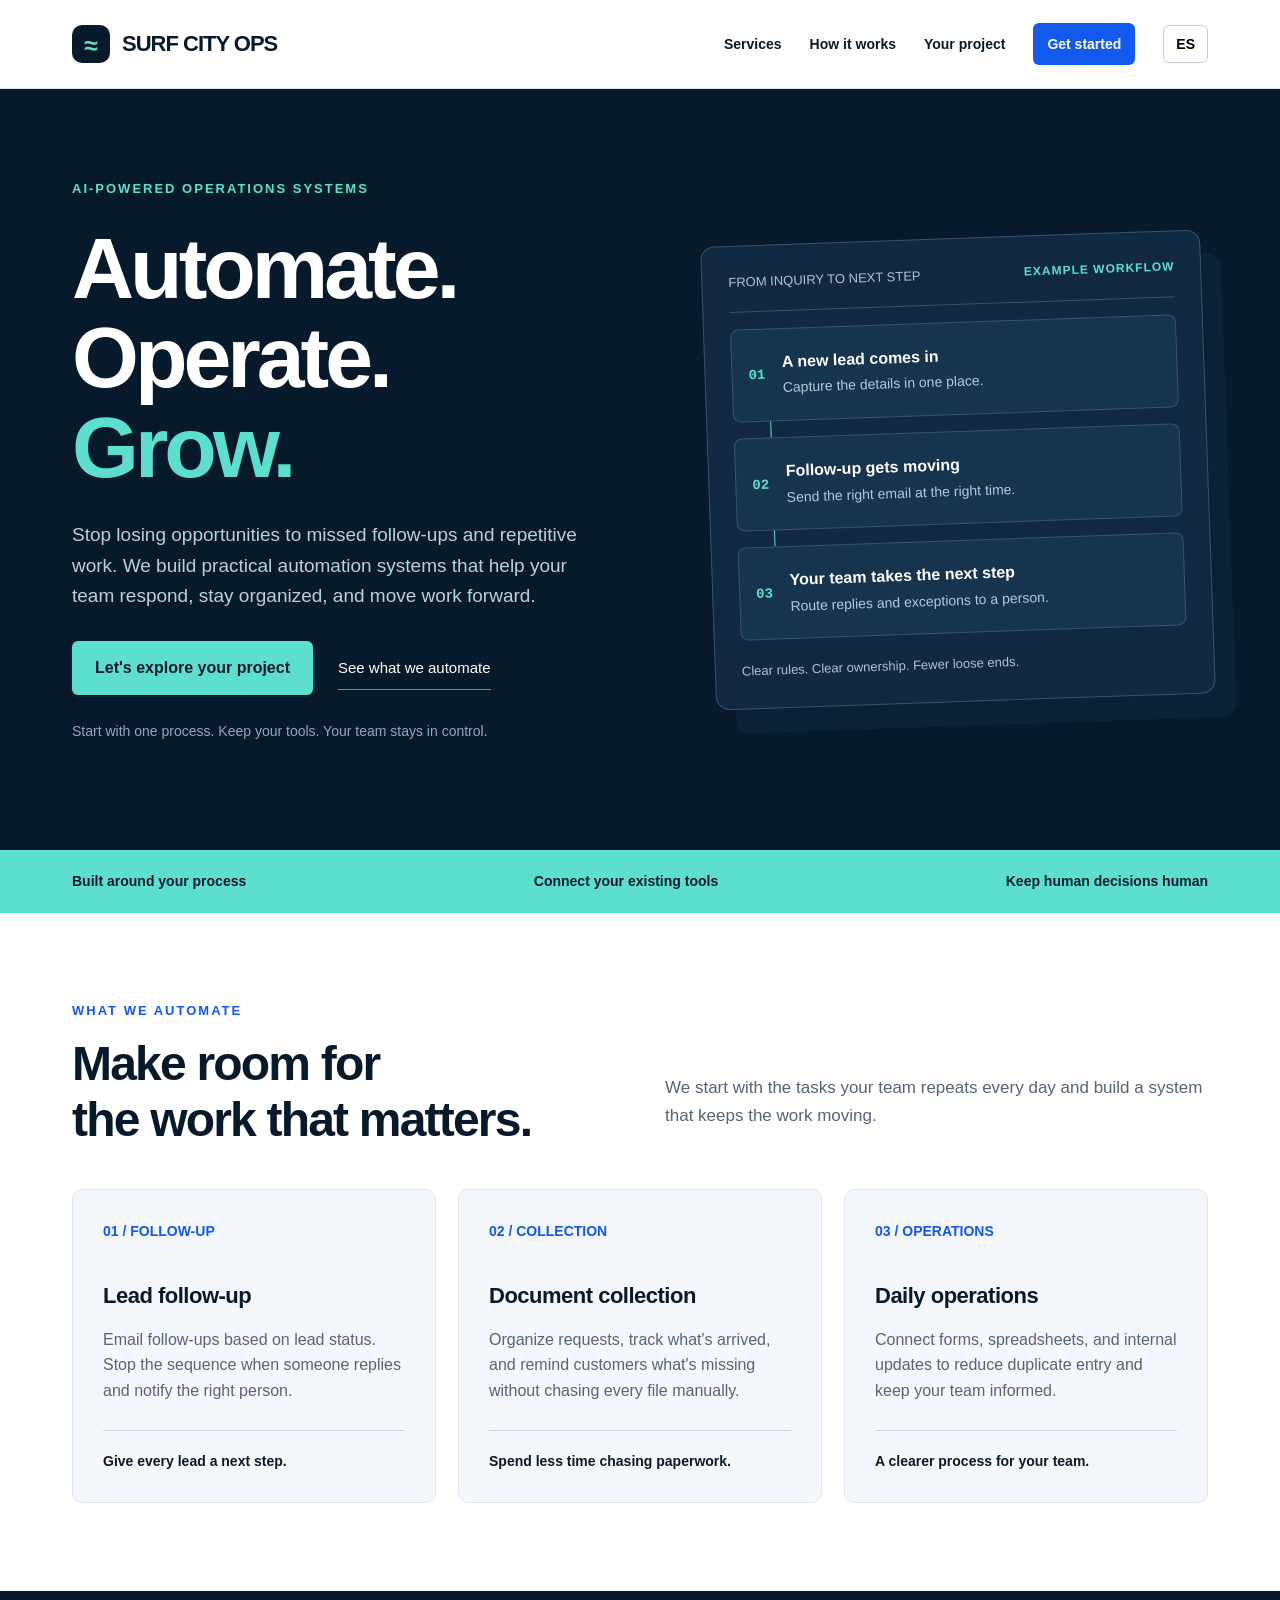
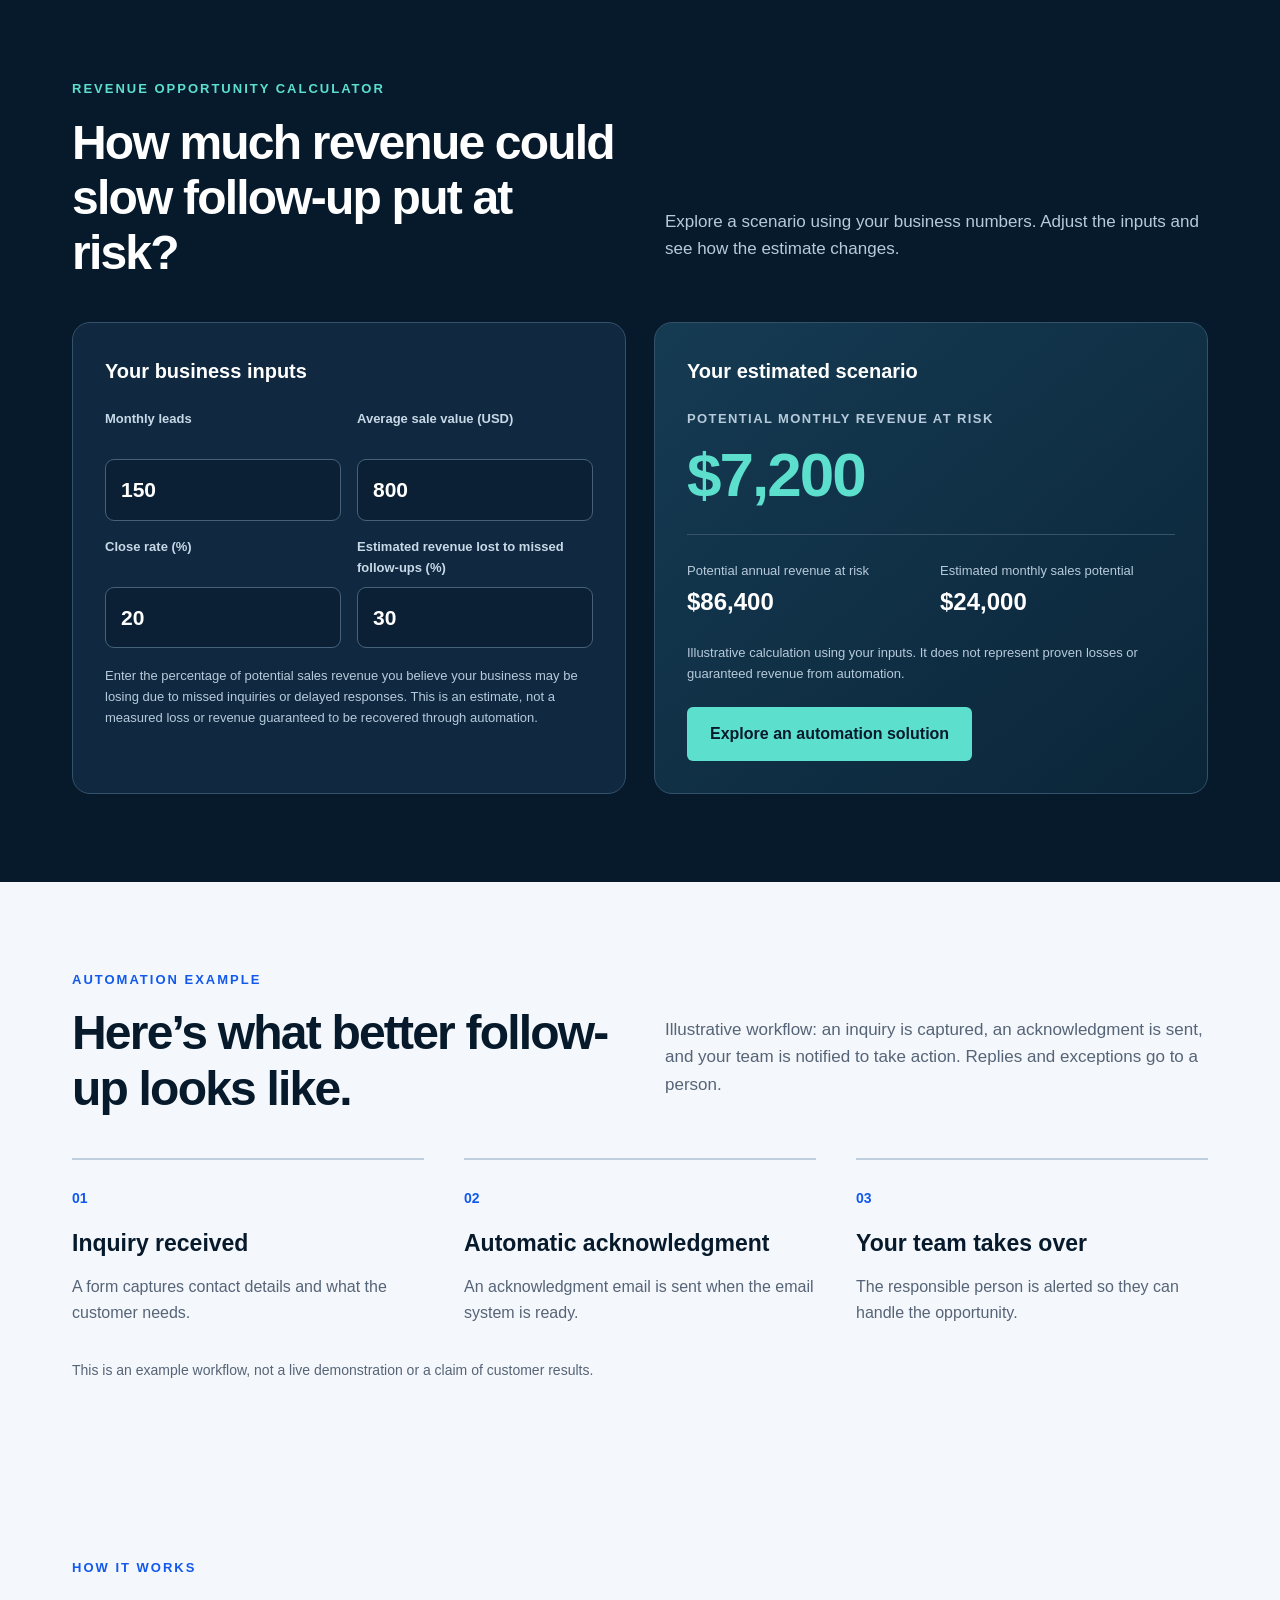
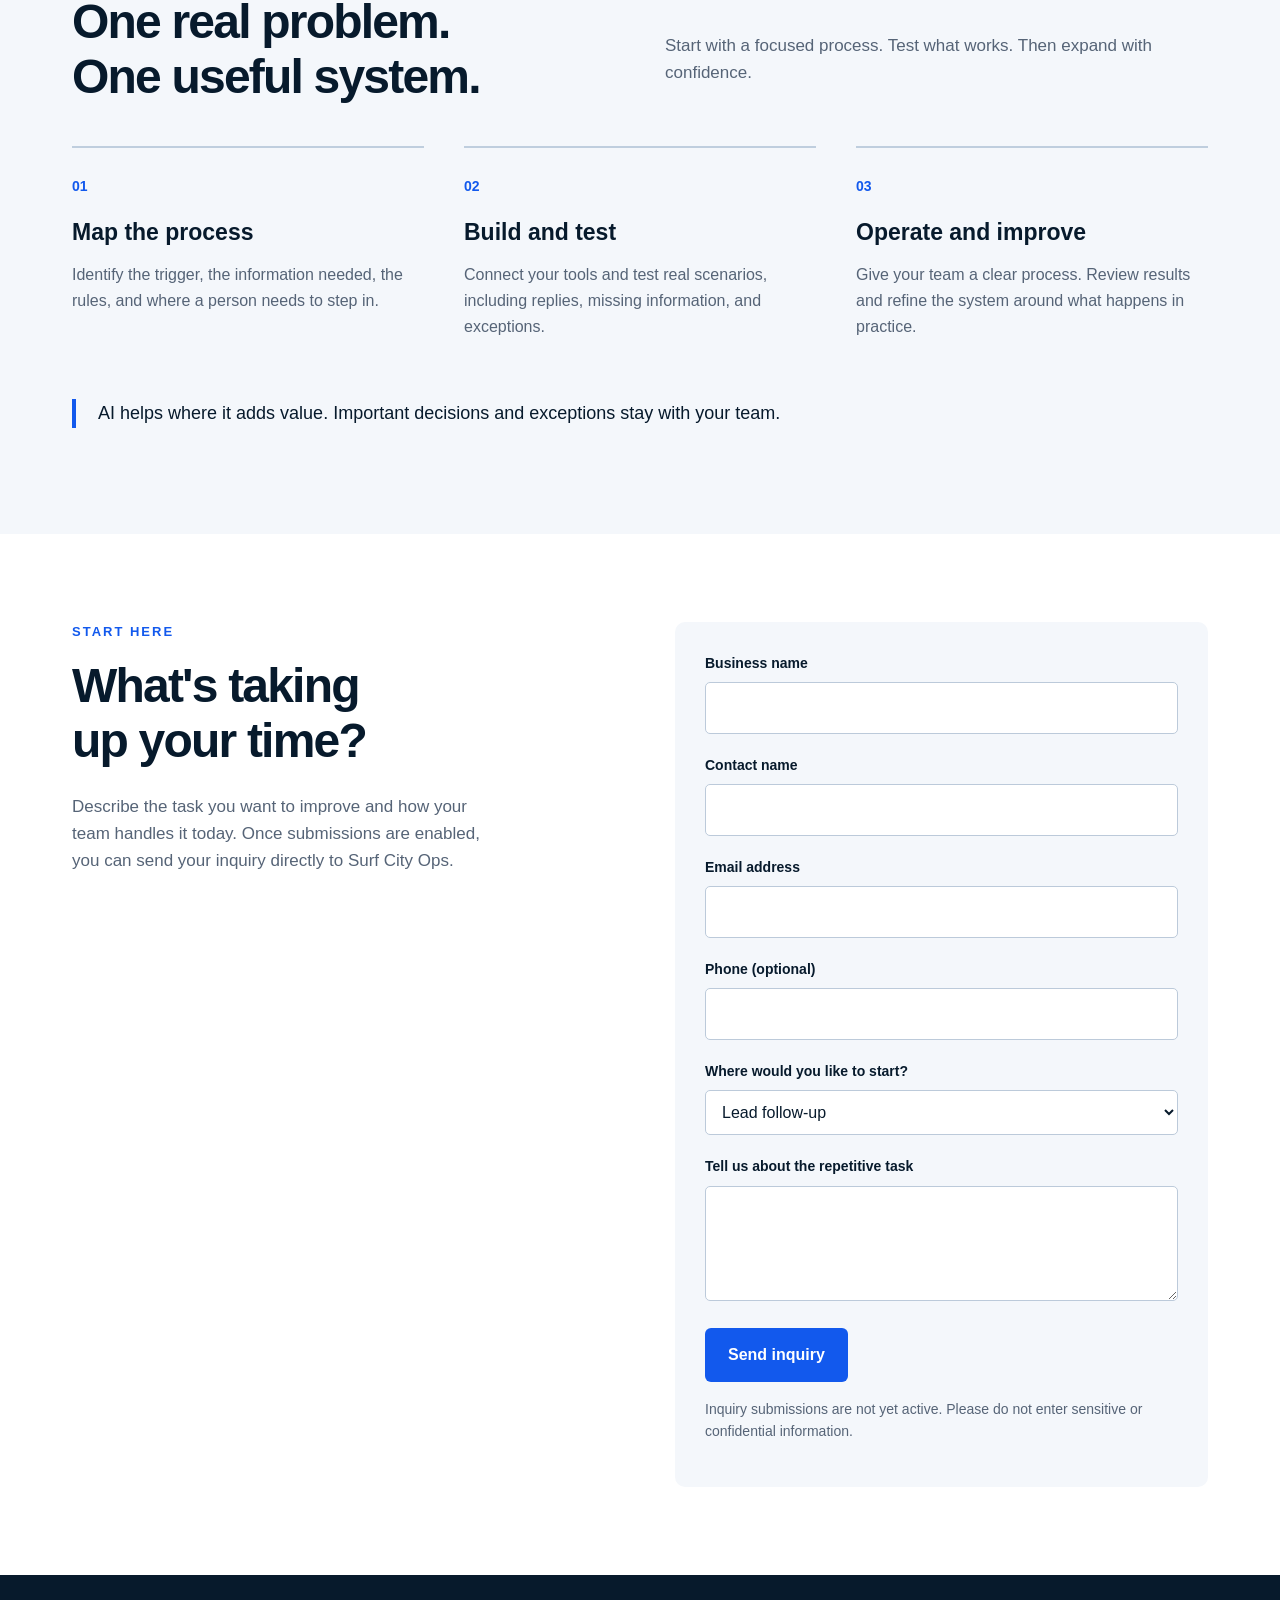
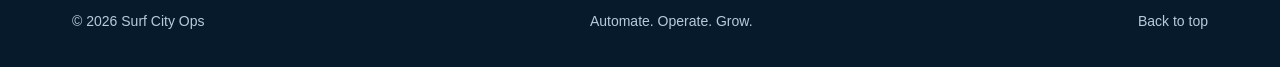
==== index.html @ 6726541c "Enable verified lead capture form" ====
<!doctype html>
<html lang="en">
<head>
<meta charset="utf-8"><meta name="viewport" content="width=device-width,initial-scale=1">
<title>Surf City Ops | Automate. Operate. Grow.</title>
<meta name="description" content="Practical AI-powered business operations systems for lead follow-up, document collection, and repetitive work.">
<meta name="theme-color" content="#071a2c">
<link rel="canonical" href="https://surfcityops.com/">
<meta property="og:type" content="website"><meta property="og:title" content="Surf City Ops | Practical Business Automation"><meta property="og:description" content="Practical systems for lead follow-up, document collection, and everyday operations."><meta property="og:url" content="https://surfcityops.com/">
<meta name="twitter:card" content="summary">
<link rel="icon" href="data:image/svg+xml,%3Csvg xmlns='http://www.w3.org/2000/svg' viewBox='0 0 32 32'%3E%3Crect width='32' height='32' rx='8' fill='%23071a2c'/%3E%3Cpath d='M5 19q5-10 11 0t11 0M5 25q5-10 11 0t11 0' fill='none' stroke='%235ce0cd' stroke-width='3'/%3E%3C/svg%3E">
<style>
:root{--ink:#071a2c;--blue:#1259ed;--mint:#5ce0cd;--paper:#f4f7fb;--muted:#566477}*{box-sizing:border-box}html{scroll-behavior:smooth;scroll-padding-top:90px}body{margin:0;color:var(--ink);font-family:Arial,Helvetica,sans-serif;line-height:1.6}a{color:inherit;text-decoration:none}button,input,select,textarea{font:inherit}button,a,input,textarea,select{touch-action:manipulation}a:focus-visible,button:focus-visible,input:focus-visible,textarea:focus-visible,select:focus-visible{outline:3px solid #168e7d;outline-offset:5px}.wrap{max-width:1200px;margin:auto;padding:0 32px}header{position:sticky;top:0;z-index:10;background:#fff;border-bottom:1px solid #dfe6ef}.nav{min-height:88px;display:flex;align-items:center;justify-content:space-between;gap:25px}.nav-cta{background:var(--blue);color:#fff;border-radius:6px;padding:10px 14px}.brand{font-weight:800;font-size:22px;letter-spacing:-1px;display:flex;align-items:center;gap:12px}.mark{background:var(--ink);color:var(--mint);width:38px;height:38px;display:grid;place-items:center;border-radius:10px;font-size:25px;letter-spacing:-4px;padding-right:4px}.links{display:flex;align-items:center;gap:28px;font-size:14px;font-weight:bold}.lang{background:transparent;border:1px solid #c4cedb;border-radius:6px;padding:7px 12px;cursor:pointer}.button{display:inline-block;border:0;border-radius:6px;padding:14px 23px;background:var(--blue);color:white;font-weight:bold;cursor:pointer}.button.light{background:var(--mint);color:var(--ink)}.hero{background:var(--ink);color:white;overflow:hidden}.hero-grid{display:grid;grid-template-columns:1.15fr 1fr;gap:60px;align-items:center;padding-top:90px;padding-bottom:90px}.eyebrow{text-transform:uppercase;letter-spacing:2px;font-size:13px;font-weight:bold;color:var(--mint);margin:0 0 24px}h1{font-size:clamp(48px,6.8vw,86px);line-height:1.04;letter-spacing:-4px;margin:0 0 28px}h1 span{color:var(--mint)}.intro{font-size:19px;max-width:510px;color:#bdcede;margin-bottom:30px}.actions{display:flex;gap:25px;align-items:center;flex-wrap:wrap}.text-link{font-size:15px;border-bottom:1px solid #74889e;padding:9px 0}.hero-note{font-size:14px;color:#90a8c0;margin-top:25px}.flow{border:1px solid #38536f;background:#102940;border-radius:14px;padding:26px;transform:rotate(-2deg);box-shadow:20px 24px 0 #0a2136}.flow-head{display:flex;justify-content:space-between;gap:14px;font-size:13px;color:#aec3d7;border-bottom:1px solid #38536f;padding-bottom:18px}.flow-head strong{color:var(--mint);text-transform:uppercase;font-size:12px;letter-spacing:1px}.flow-step{padding:20px 16px;border:1px solid #38536f;border-radius:8px;margin-top:17px;display:flex;gap:17px;align-items:center;background:#16344e}.number{font:700 14px monospace;color:var(--mint)}.flow-step b{display:block;font-size:16px}.flow-step small{font-size:14px;color:#b5c9db}.flow-line{height:16px;width:1px;background:var(--mint);margin:0 0 -17px 37px}.flow-foot{font-size:13px;color:#aec3d7;padding-top:21px}.strip{background:var(--mint);padding:20px 0}.strip .wrap{display:flex;justify-content:space-between;gap:24px;font-weight:bold;font-size:14px}section{padding:88px 0}.section-top{display:grid;grid-template-columns:1fr 1fr;gap:50px;align-items:end;margin-bottom:42px}.label{color:var(--blue);font-size:13px;letter-spacing:2px;text-transform:uppercase;font-weight:bold;margin-bottom:15px}h2{font-size:clamp(32px,4vw,48px);letter-spacing:-1.8px;line-height:1.15;margin:0}p{margin:0 0 18px}.muted{color:var(--muted);font-size:17px}.cards{display:grid;grid-template-columns:repeat(3,1fr);gap:22px}.card{background:var(--paper);border:1px solid #e0e7f0;border-radius:10px;padding:30px}.card .index{font-size:14px;color:var(--blue);font-weight:bold;margin-bottom:40px}.card h3{font-size:22px;letter-spacing:-.5px;line-height:1.25;margin:0 0 17px}.card p{font-size:16px;color:var(--muted)}.card .outcome{border-top:1px solid #cfd9e6;margin:26px 0 0;padding-top:19px;color:var(--ink);font-weight:bold;font-size:14px}.process{background:var(--paper)}.steps{display:grid;grid-template-columns:repeat(3,1fr);gap:40px}.step{border-top:2px solid #bfcede;padding-top:25px}.step b{color:var(--blue);font-size:14px}.step h3{font-size:23px;margin:15px 0 12px}.step p{color:var(--muted)}.principle{margin-top:42px;border-left:4px solid var(--blue);padding-left:22px;max-width:800px;font-size:18px}.contact-grid{display:grid;grid-template-columns:1fr 1fr;gap:70px}.contact h2{margin-bottom:25px}.contact .muted{max-width:420px}form{background:var(--paper);border-radius:10px;padding:30px}label{display:block;font-size:14px;font-weight:bold;margin-bottom:8px}input,select,textarea{width:100%;padding:12px;border:1px solid #bccada;background:#fff;border-radius:5px;color:var(--ink);margin-bottom:20px}textarea{min-height:115px;resize:vertical}.form-note{font-size:14px;color:var(--muted);margin-top:16px;margin-bottom:0}.status{font-size:14px;margin-top:14px;color:#126c5f}footer{background:var(--ink);color:#b7cadb;padding:35px 0;font-size:14px}.footer-row{display:flex;justify-content:space-between;gap:25px}.skip{position:absolute;left:10px;top:-100px;background:#fff;color:var(--ink);padding:10px;z-index:20}.skip:focus{top:10px}@media(max-width:850px){.hero-grid{grid-template-columns:1fr;gap:45px;padding-top:60px;padding-bottom:65px}.flow{transform:none;max-width:540px}.section-top,.contact-grid{grid-template-columns:1fr;gap:25px}.cards,.steps{grid-template-columns:1fr}.card .index{margin-bottom:20px}.links>a:not(.nav-cta){display:none}.links .nav-cta{padding:8px 10px;font-size:12px}.strip .wrap{flex-wrap:wrap}.wrap{padding:0 22px}section{padding:60px 0}h1{letter-spacing:-2px}.footer-row{flex-direction:column;gap:10px}.brand{font-size:19px}.nav{min-height:75px}.contact-grid{gap:30px}}@media(prefers-reduced-motion:reduce){html{scroll-behavior:auto}}

/* Revenue calculator: isolated styles */
.calculator-section{background:#071a2c;color:#fff}
.calculator-section .label{color:#5ce0cd}
.calculator-section .muted{color:#b7cadb}
.calc-panel{display:grid;grid-template-columns:1fr 1fr;gap:28px;align-items:stretch}
.calc-inputs,.calc-results{border:1px solid #34516b;border-radius:18px;padding:32px;background:#102940}
.calc-inputs h3,.calc-results h3{margin:0 0 22px;font-size:20px}
.calc-grid{display:grid;grid-template-columns:1fr 1fr;gap:16px}
.calc-field label{color:#c7d8e6;font-size:13px;min-height:42px}
.calc-field input{background:#0b2034;border:1px solid #45627a;border-radius:9px;color:#fff;font-size:21px;font-weight:700;margin:0;padding:13px 15px;min-width:0}
.calc-field input:focus{border-color:#5ce0cd}
.calc-help{font-size:13px;color:#b7cadb;margin:18px 0 0}
.calc-results{background:linear-gradient(140deg,#153b53,#0b2538)}
.calc-overline{color:#b7cadb;font-size:13px;text-transform:uppercase;letter-spacing:1.4px;font-weight:bold;margin-bottom:8px}
.calc-amount{font-size:clamp(40px,5vw,62px);font-weight:800;letter-spacing:-2px;color:#5ce0cd;line-height:1.2;margin-bottom:22px;overflow-wrap:anywhere}
.calc-secondary{display:grid;grid-template-columns:1fr 1fr;gap:18px;border-top:1px solid #36536b;padding-top:22px}
.calc-secondary strong{display:block;font-size:24px;color:#fff;overflow-wrap:anywhere}
.calc-secondary span{font-size:13px;color:#b7cadb}
.calc-disclaimer{font-size:13px;color:#b7cadb;margin:22px 0}
.calc-results .button{width:auto}
@media(max-width:850px){.calc-panel{grid-template-columns:1fr}.calc-inputs,.calc-results{padding:24px}}
@media(max-width:440px){.calc-grid{grid-template-columns:1fr}.calc-field label{min-height:0}.calc-secondary{grid-template-columns:1fr}}

</style>
</head>
<body>
<a class="skip" href="#main" data-es="Ir al contenido">Skip to content</a>
<header><div class="wrap nav"><a class="brand" href="#" aria-label="Surf City Ops home"><span class="mark" aria-hidden="true">≈</span>SURF CITY OPS</a><nav class="links" aria-label="Main navigation"><a href="#services" data-es="Servicios">Services</a><a href="#process" data-es="Cómo funciona">How it works</a><a href="#start" data-es="Tu proyecto">Your project</a><a class="nav-cta" href="#start" data-es="Empezar">Get started</a><button class="lang" id="language" aria-label="Cambiar a español">ES</button></nav></div></header>
<main id="main">
<div class="hero"><div class="wrap hero-grid"><div><p class="eyebrow" data-es="Sistemas de operaciones con IA">AI-powered operations systems</p><h1>Automate.<br>Operate.<br><span>Grow.</span></h1><p class="intro" data-es="Deja de perder oportunidades por falta de seguimiento y tareas repetitivas. Creamos sistemas prácticos que ayudan a tu equipo a responder, organizarse y avanzar.">Stop losing opportunities to missed follow-ups and repetitive work. We build practical automation systems that help your team respond, stay organized, and move work forward.</p><div class="actions"><a class="button light" href="#start" data-es="Exploremos tu proyecto">Let's explore your project</a><a class="text-link" href="#services" data-es="Qué podemos automatizar">See what we automate</a></div><p class="hero-note" data-es="Empieza con un proceso. Conserva tus herramientas. Tu equipo mantiene el control.">Start with one process. Keep your tools. Your team stays in control.</p></div>
<div class="flow" aria-label="Example lead follow-up workflow"><div class="flow-head"><span data-es="DEL CONTACTO AL SIGUIENTE PASO">FROM INQUIRY TO NEXT STEP</span><strong data-es="Ejemplo de flujo">Example workflow</strong></div><div class="flow-step"><span class="number">01</span><div><b data-es="Llega un nuevo prospecto">A new lead comes in</b><small data-es="Captura los detalles en un solo lugar.">Capture the details in one place.</small></div></div><div class="flow-line"></div><div class="flow-step"><span class="number">02</span><div><b data-es="El seguimiento entra en acción">Follow-up gets moving</b><small data-es="Envía el correo correcto en el momento correcto.">Send the right email at the right time.</small></div></div><div class="flow-line"></div><div class="flow-step"><span class="number">03</span><div><b data-es="Tu equipo toma el siguiente paso">Your team takes the next step</b><small data-es="Deriva respuestas y excepciones a una persona.">Route replies and exceptions to a person.</small></div></div><div class="flow-foot" data-es="Reglas claras. Responsabilidades claras. Menos pendientes.">Clear rules. Clear ownership. Fewer loose ends.</div></div></div></div>
<div class="strip"><div class="wrap"><span data-es="Diseñado alrededor de tu proceso">Built around your process</span><span data-es="Conecta tus herramientas actuales">Connect your existing tools</span><span data-es="Mantén las decisiones humanas">Keep human decisions human</span></div></div>
<section id="services"><div class="wrap"><div class="section-top"><div><div class="label" data-es="Qué automatizamos">What we automate</div><h2 data-es="Haz espacio para<br>el trabajo que importa.">Make room for<br>the work that matters.</h2></div><p class="muted" data-es="Comenzamos con las tareas que tu equipo repite cada día y construimos un sistema que mantiene el trabajo en movimiento.">We start with the tasks your team repeats every day and build a system that keeps the work moving.</p></div><div class="cards"><article class="card"><div class="index">01 / FOLLOW-UP</div><h3 data-es="Seguimiento de prospectos">Lead follow-up</h3><p data-es="Correos de seguimiento basados en el estado del prospecto. Detén la secuencia cuando responda y avisa a la persona correcta.">Email follow-ups based on lead status. Stop the sequence when someone replies and notify the right person.</p><p class="outcome" data-es="Dale un siguiente paso a cada prospecto.">Give every lead a next step.</p></article><article class="card"><div class="index">02 / COLLECTION</div><h3 data-es="Recopilación de documentos">Document collection</h3><p data-es="Organiza solicitudes, registra lo recibido y recuerda a tus clientes lo que falta, sin perseguir cada archivo manualmente.">Organize requests, track what's arrived, and remind customers what's missing without chasing every file manually.</p><p class="outcome" data-es="Menos tiempo persiguiendo documentos.">Spend less time chasing paperwork.</p></article><article class="card"><div class="index">03 / OPERATIONS</div><h3 data-es="Operaciones diarias">Daily operations</h3><p data-es="Conecta formularios, hojas de cálculo y actualizaciones internas para reducir datos duplicados y mantener a tu equipo informado.">Connect forms, spreadsheets, and internal updates to reduce duplicate entry and keep your team informed.</p><p class="outcome" data-es="Un proceso más claro para tu equipo.">A clearer process for your team.</p></article></div></div></section>

<section id="calculator" class="calculator-section" aria-labelledby="calculator-title"><div class="wrap">
<div class="section-top"><div><div class="label" data-es="Calculadora de oportunidades">Revenue opportunity calculator</div><h2 id="calculator-title" data-es="¿Cuánto ingreso podría estar en riesgo por un seguimiento lento?">How much revenue could slow follow-up put at risk?</h2></div><p class="muted" data-es="Explora un escenario con los números de tu negocio. Ajusta los valores y observa cómo cambia la estimación.">Explore a scenario using your business numbers. Adjust the inputs and see how the estimate changes.</p></div>
<div class="calc-panel"><div class="calc-inputs"><h3 data-es="Datos de tu negocio">Your business inputs</h3><div class="calc-grid">
<div class="calc-field"><label for="calc-leads" data-es="Prospectos al mes">Monthly leads</label><input id="calc-leads" type="number" min="0" max="1000000" step="1" value="150" inputmode="numeric"></div>
<div class="calc-field"><label for="calc-sale" data-es="Valor promedio de venta (USD)">Average sale value (USD)</label><input id="calc-sale" type="number" min="0" max="100000000" step="1" value="800" inputmode="decimal"></div>
<div class="calc-field"><label for="calc-close" data-es="Tasa de cierre (%)">Close rate (%)</label><input id="calc-close" type="number" min="0" max="100" step="1" value="20" inputmode="decimal"></div>
<div class="calc-field"><label for="calc-risk" data-es="Pérdida estimada por falta de seguimiento (%)">Estimated revenue lost to missed follow-ups (%)</label><input id="calc-risk" type="number" min="0" max="100" step="1" value="30" inputmode="decimal"></div>
</div><p class="calc-help" data-es="Ingresa el porcentaje de ingresos por ventas potenciales que crees que tu negocio podría estar perdiendo por consultas sin responder o respuestas tardías. Es una estimación, no una pérdida medida ni ingresos garantizados que la automatización pueda recuperar.">Enter the percentage of potential sales revenue you believe your business may be losing due to missed inquiries or delayed responses. This is an estimate, not a measured loss or revenue guaranteed to be recovered through automation.</p></div>
<div class="calc-results" aria-live="polite" aria-atomic="true"><h3 data-es="Tu escenario estimado">Your estimated scenario</h3><div class="calc-overline" data-es="Ingreso mensual potencialmente en riesgo">Potential monthly revenue at risk</div><div class="calc-amount" id="calc-monthly">$7,200</div><div class="calc-secondary"><div><span data-es="Ingreso anual potencialmente en riesgo">Potential annual revenue at risk</span><strong id="calc-yearly">$86,400</strong></div><div><span data-es="Ingreso mensual potencial estimado">Estimated monthly sales potential</span><strong id="calc-potential">$24,000</strong></div></div><p class="calc-disclaimer" data-es="Ejemplo ilustrativo calculado con tus datos. No representa una pérdida comprobada ni ingresos garantizados por automatización.">Illustrative calculation using your inputs. It does not represent proven losses or guaranteed revenue from automation.</p><a class="button light" href="#start" data-es="Explorar una solución de automatización">Explore an automation solution</a></div></div></div></section>

<section id="example" class="process"><div class="wrap"><div class="section-top"><div><div class="label" data-es="Ejemplo de automatización">Automation example</div><h2 data-es="Así funciona un seguimiento mejor.">Here’s what better follow-up looks like.</h2></div><p class="muted" data-es="Ejemplo ilustrativo: el sistema recibe una consulta, envía una confirmación y alerta a tu equipo para que pueda actuar. Las respuestas y excepciones se entregan a una persona.">Illustrative workflow: an inquiry is captured, an acknowledgment is sent, and your team is notified to take action. Replies and exceptions go to a person.</p></div><div class="steps"><div class="step"><b>01</b><h3 data-es="Consulta recibida">Inquiry received</h3><p data-es="Un formulario registra los datos de contacto y la necesidad del cliente.">A form captures contact details and what the customer needs.</p></div><div class="step"><b>02</b><h3 data-es="Confirmación automática">Automatic acknowledgment</h3><p data-es="Se envía un correo de confirmación cuando el sistema de correo está listo.">An acknowledgment email is sent when the email system is ready.</p></div><div class="step"><b>03</b><h3 data-es="Tu equipo continúa">Your team takes over</h3><p data-es="Se avisa a la persona responsable para que atienda la oportunidad.">The responsible person is alerted so they can handle the opportunity.</p></div></div><p class="form-note" data-es="Este es un ejemplo de diseño de flujo, no una demostración en vivo ni una afirmación de resultados de clientes.">This is an example workflow, not a live demonstration or a claim of customer results.</p></div></section>
<section class="process" id="process"><div class="wrap"><div class="section-top"><div><div class="label" data-es="Cómo funciona">How it works</div><h2 data-es="Un problema real.<br>Un sistema útil.">One real problem.<br>One useful system.</h2></div><p class="muted" data-es="Empieza con un proceso concreto. Prueba lo que funciona. Luego amplía con confianza.">Start with a focused process. Test what works. Then expand with confidence.</p></div><div class="steps"><div class="step"><b>01</b><h3 data-es="Mapear el proceso">Map the process</h3><p data-es="Identificamos el detonante, los datos necesarios, las reglas y los puntos donde debe intervenir una persona.">Identify the trigger, the information needed, the rules, and where a person needs to step in.</p></div><div class="step"><b>02</b><h3 data-es="Construir y probar">Build and test</h3><p data-es="Conectamos tus herramientas y probamos casos reales, incluyendo respuestas, datos faltantes y excepciones.">Connect your tools and test real scenarios, including replies, missing information, and exceptions.</p></div><div class="step"><b>03</b><h3 data-es="Operar y mejorar">Operate and improve</h3><p data-es="Tu equipo recibe un proceso claro. Revisamos resultados y ajustamos el sistema según lo que sucede en la práctica.">Give your team a clear process. Review results and refine the system around what happens in practice.</p></div></div><p class="principle" data-es="La IA ayuda donde aporta valor. Las decisiones importantes y las excepciones quedan en manos de tu equipo.">AI helps where it adds value. Important decisions and exceptions stay with your team.</p></div></section>
<section class="contact" id="start"><div class="wrap contact-grid"><div><div class="label" data-es="Empieza por aquí">Start here</div><h2 data-es="¿Qué tarea te está<br>quitando tiempo?">What's taking<br>up your time?</h2><p class="muted" data-es="Describe la tarea que quieres mejorar y cómo la maneja tu equipo hoy. Cuando se activen los envíos, podrás enviar tu consulta directamente a Surf City Ops.">Describe the task you want to improve and how your team handles it today. Once submissions are enabled, you can send your inquiry directly to Surf City Ops.</p></div><form id="brief"><label for="business" data-es="Nombre del negocio">Business name</label><input id="business" required maxlength="150" autocomplete="organization"><label for="contactName" data-es="Nombre de contacto">Contact name</label><input id="contactName" required maxlength="120" autocomplete="name"><label for="email" data-es="Correo electrónico">Email address</label><input id="email" type="email" required maxlength="254" autocomplete="email"><label for="phone" data-es="Teléfono (opcional)">Phone (optional)</label><input id="phone" type="tel" maxlength="40" autocomplete="tel"><label for="area" data-es="¿Por dónde quieres empezar?">Where would you like to start?</label><select id="area"><option value="Lead follow-up" data-es="Seguimiento de prospectos">Lead follow-up</option><option value="Document collection" data-es="Recopilación de documentos">Document collection</option><option value="Daily operations" data-es="Operaciones diarias">Daily operations</option><option value="Another process" data-es="Otro proceso">Another process</option></select><label for="task" data-es="Cuéntanos sobre la tarea repetitiva">Tell us about the repetitive task</label><textarea id="task" required maxlength="3000"></textarea><button class="button" type="submit" data-es="Enviar consulta">Send inquiry</button><p class="form-note" data-es="El envío de consultas aún no está activo. No ingreses información sensible ni confidencial.">Inquiry submissions are not yet active. Please do not enter sensitive or confidential information.</p><div class="status" id="status" role="status"></div></form></div></section>
</main><footer><div class="wrap footer-row"><span>© <span id="year"></span> Surf City Ops</span><span>Automate. Operate. Grow.</span><a href="#main" data-es="Volver arriba">Back to top</a></div></footer>
<script>
const ENDPOINT='https://script.google.com/macros/s/AKfycbwcGmO5LII68iboza9HBVYWhQPpa6-agMU5VzBs6jrOhZC6E5OnXxMAge-KpCM1obvo/exec';
const FORM_SUBMISSIONS_ENABLED=true; // Enabled after successful controlled test.
const translatable=[...document.querySelectorAll('[data-es]')];
translatable.forEach(el=>el.dataset.en=el.innerHTML);
let language='en';
const form=document.getElementById('brief'),status=document.getElementById('status'),submitButton=form.querySelector('button[type="submit"]');
let pendingSubmissionId=null;
function showStatus(en,es){status.textContent=language==='es'?es:en;}
document.getElementById('language').addEventListener('click',function(){
 language=language==='en'?'es':'en';document.documentElement.lang=language;
 translatable.forEach(el=>el.innerHTML=el.dataset[language]);
 this.textContent=language==='en'?'ES':'EN';
 this.setAttribute('aria-label',language==='en'?'Cambiar a español':'Switch to English');status.textContent='';
});
document.getElementById('year').textContent=new Date().getFullYear();
form.addEventListener('input',()=>{pendingSubmissionId=null;});
form.addEventListener('change',()=>{pendingSubmissionId=null;});
form.addEventListener('submit',async event=>{
 event.preventDefault();if(!form.reportValidity())return;
 if(!FORM_SUBMISSIONS_ENABLED){showStatus('Form integration is being finalized. No information has been sent.','Estamos finalizando la integración del formulario. No se ha enviado información.');return;}
 if(!pendingSubmissionId){
  if(!window.crypto||!crypto.getRandomValues){showStatus('Your browser cannot securely prepare the submission.','Tu navegador no puede preparar el envío de forma segura.');return;}
  const bytes=new Uint8Array(16);crypto.getRandomValues(bytes);
  pendingSubmissionId='SCO_'+Array.from(bytes,b=>b.toString(16).padStart(2,'0')).join('');
 }
 const payload={businessName:document.getElementById('business').value.trim(),contactName:document.getElementById('contactName').value.trim(),email:document.getElementById('email').value.trim(),phone:document.getElementById('phone').value.trim(),service:document.getElementById('area').value,needs:document.getElementById('task').value.trim(),language,submissionId:pendingSubmissionId};
 const fields=[...form.querySelectorAll('input,select,textarea')];
 submitButton.disabled=true;fields.forEach(el=>{if(el.tagName==='SELECT')el.disabled=true;else el.readOnly=true;});
 showStatus('Sending your inquiry…','Enviando tu consulta…');
 try{
  const response=await fetch(ENDPOINT,{method:'POST',headers:{'Content-Type':'text/plain;charset=UTF-8'},body:JSON.stringify(payload),redirect:'follow'});
  if(!response.ok)throw Error('HTTP '+response.status);
  const result=await response.json();
  if(result.success===true&&result.leadId===pendingSubmissionId){
   showStatus('Inquiry received. Thank you! We will be in touch.','¡Consulta recibida! Gracias. Nos pondremos en contacto.');
   form.reset();pendingSubmissionId=null;
  }else showStatus('Your inquiry was not confirmed. Please try again later.','No se pudo confirmar tu consulta. Inténtalo más tarde.');
 }catch(error){showStatus('Could not confirm receipt. Please retry using this form; your request ID will be reused.','No se pudo confirmar la recepción. Vuelve a intentarlo aquí; se reutilizará el identificador.');}
 finally{fields.forEach(el=>{if(el.tagName==='SELECT')el.disabled=false;else el.readOnly=false;});submitButton.disabled=false;}
});
/* Revenue opportunity calculator */
(function(){
const ids=['calc-leads','calc-sale','calc-close','calc-risk'];
const fields=ids.map(id=>document.getElementById(id));
const money=new Intl.NumberFormat('en-US',{style:'currency',currency:'USD',maximumFractionDigits:0});
function calculate(){
const values=fields.map((el,i)=>{const n=Number(el.value);return Number.isFinite(n)?Math.max(0,Math.min(n,i>=2?100:i===0?1000000:100000000)):0});
const potential=values[0]*values[1]*values[2]/100;
const monthly=potential*values[3]/100;
document.getElementById('calc-potential').textContent=money.format(potential);
document.getElementById('calc-monthly').textContent=money.format(monthly);
document.getElementById('calc-yearly').textContent=money.format(monthly*12);
}
fields.forEach(field=>field.addEventListener('input',calculate));
calculate();
})();

</script></body></html>
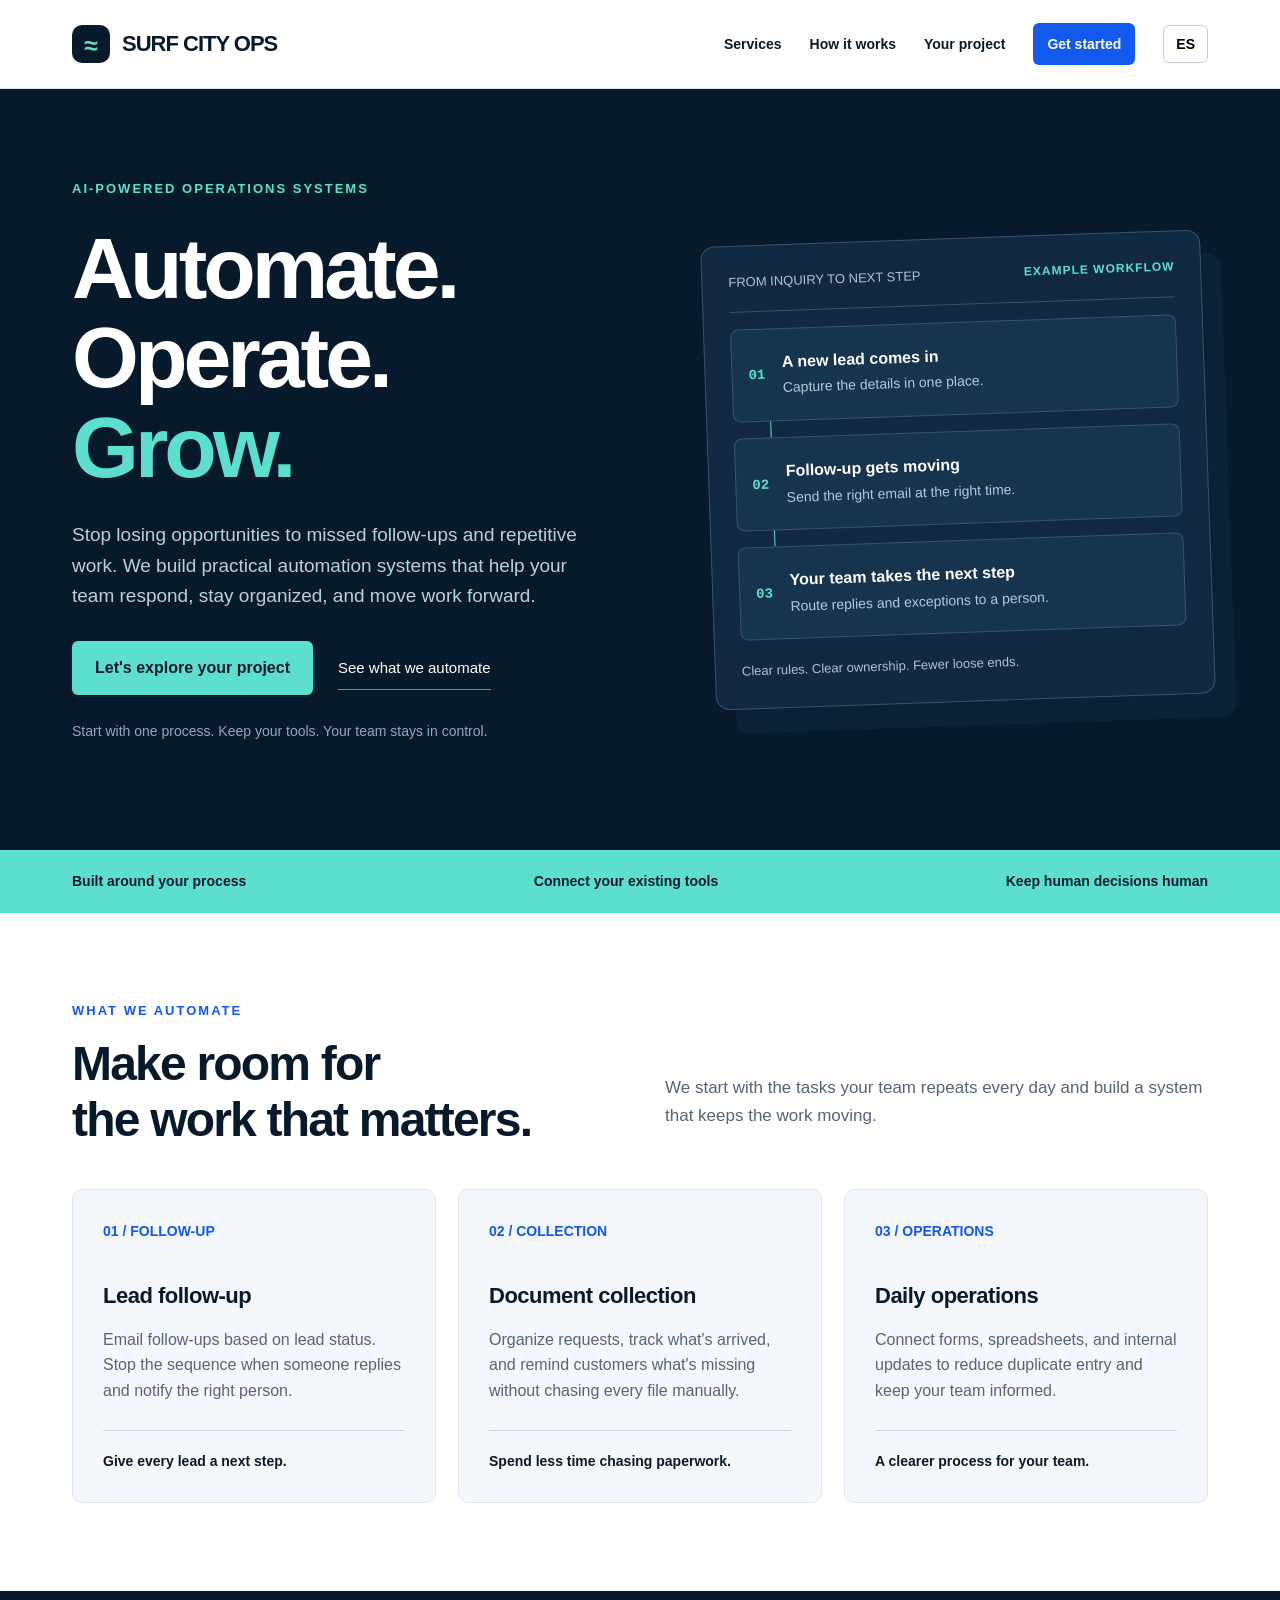
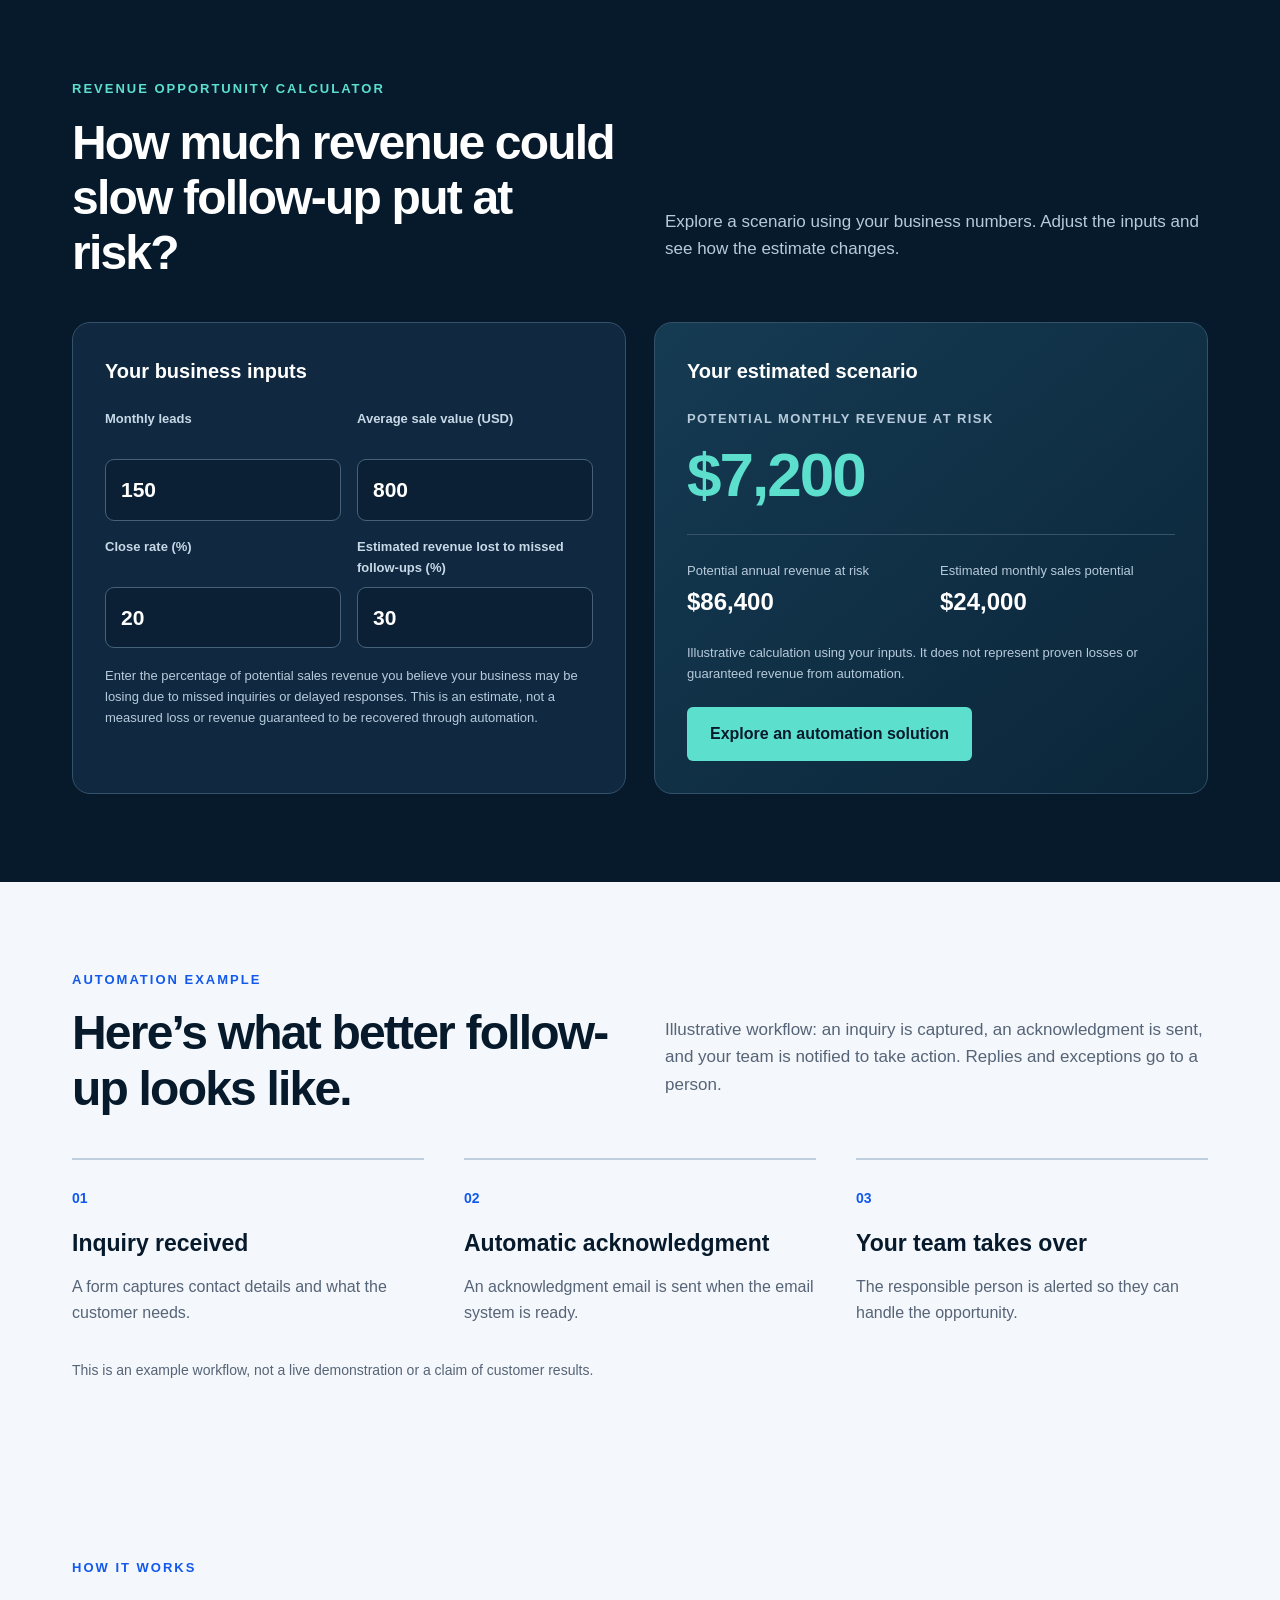
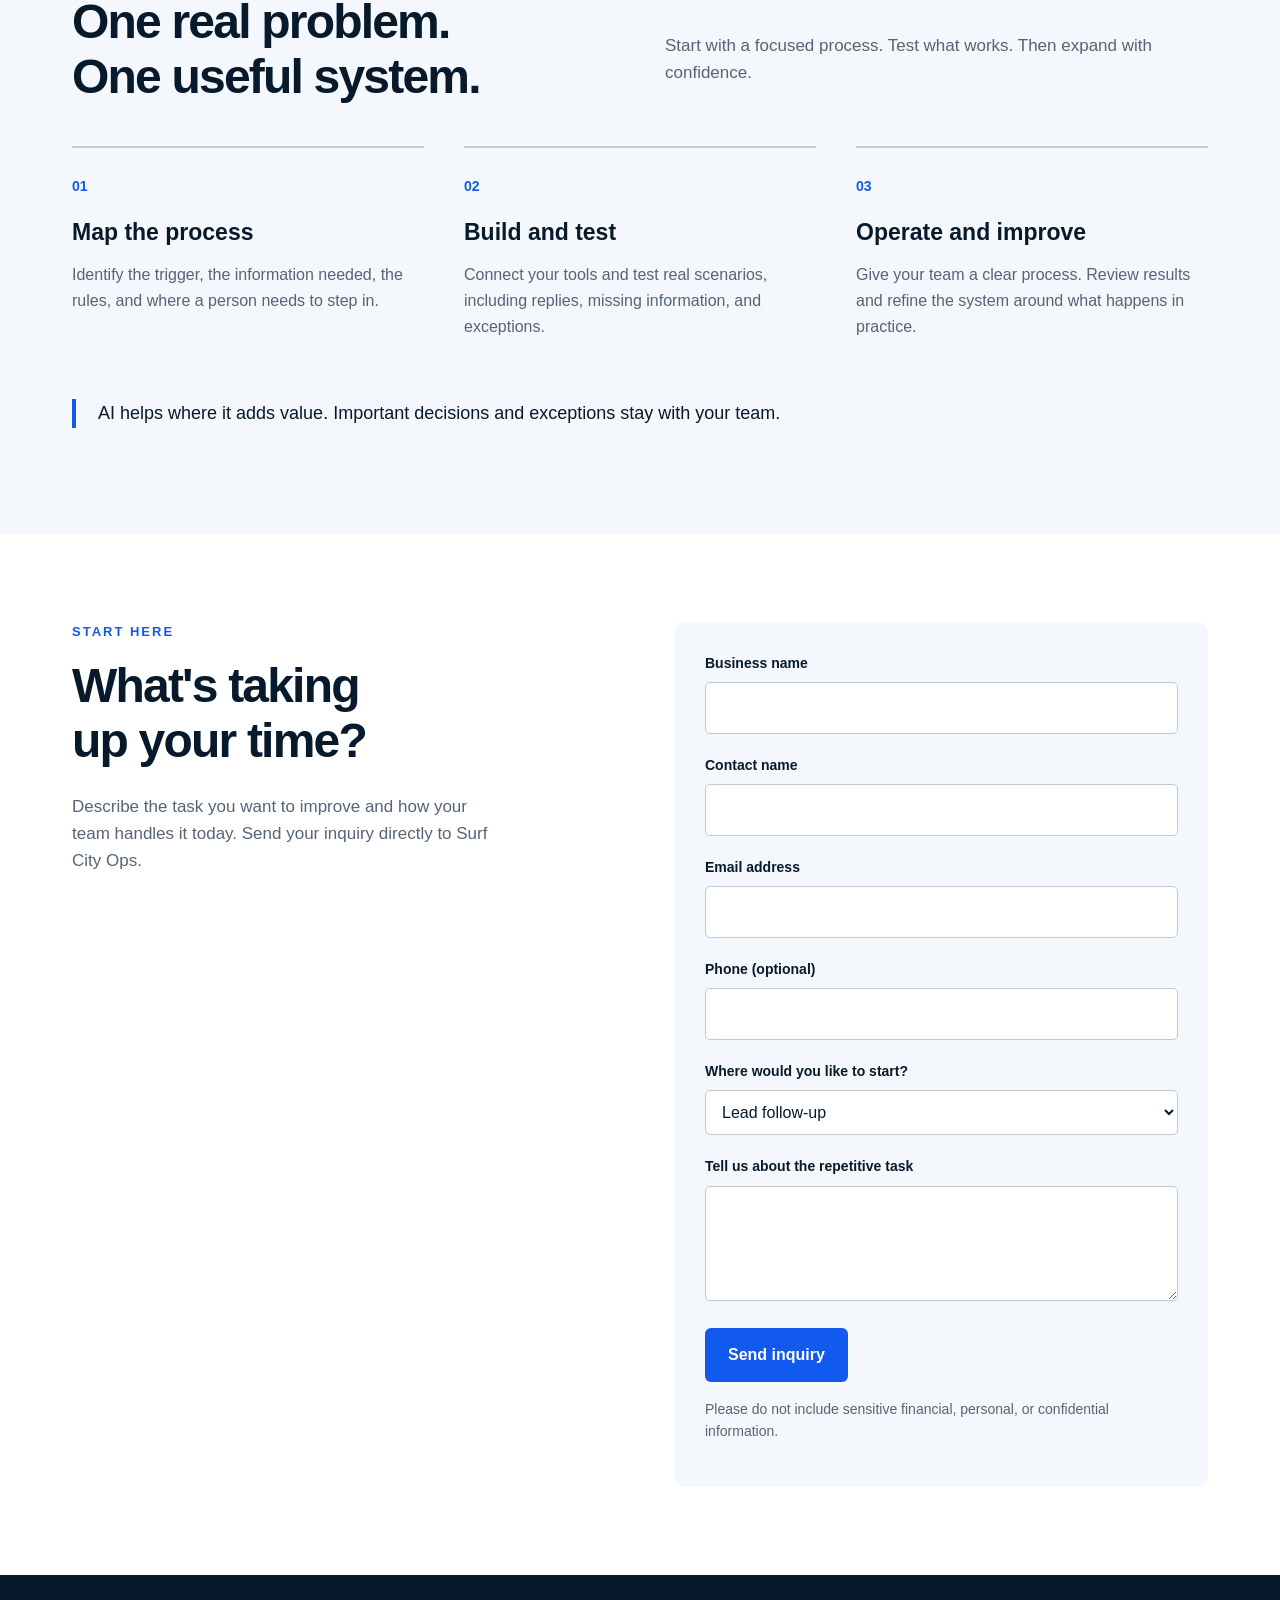
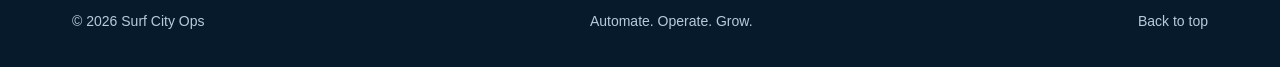
==== commit 01e887fa: "Update inquiry form launch messaging in English and Spanish" ====
--- a/index.html
+++ b/index.html
@@ -58,7 +58,7 @@
 
 <section id="example" class="process"><div class="wrap"><div class="section-top"><div><div class="label" data-es="Ejemplo de automatización">Automation example</div><h2 data-es="Así funciona un seguimiento mejor.">Here’s what better follow-up looks like.</h2></div><p class="muted" data-es="Ejemplo ilustrativo: el sistema recibe una consulta, envía una confirmación y alerta a tu equipo para que pueda actuar. Las respuestas y excepciones se entregan a una persona.">Illustrative workflow: an inquiry is captured, an acknowledgment is sent, and your team is notified to take action. Replies and exceptions go to a person.</p></div><div class="steps"><div class="step"><b>01</b><h3 data-es="Consulta recibida">Inquiry received</h3><p data-es="Un formulario registra los datos de contacto y la necesidad del cliente.">A form captures contact details and what the customer needs.</p></div><div class="step"><b>02</b><h3 data-es="Confirmación automática">Automatic acknowledgment</h3><p data-es="Se envía un correo de confirmación cuando el sistema de correo está listo.">An acknowledgment email is sent when the email system is ready.</p></div><div class="step"><b>03</b><h3 data-es="Tu equipo continúa">Your team takes over</h3><p data-es="Se avisa a la persona responsable para que atienda la oportunidad.">The responsible person is alerted so they can handle the opportunity.</p></div></div><p class="form-note" data-es="Este es un ejemplo de diseño de flujo, no una demostración en vivo ni una afirmación de resultados de clientes.">This is an example workflow, not a live demonstration or a claim of customer results.</p></div></section>
 <section class="process" id="process"><div class="wrap"><div class="section-top"><div><div class="label" data-es="Cómo funciona">How it works</div><h2 data-es="Un problema real.<br>Un sistema útil.">One real problem.<br>One useful system.</h2></div><p class="muted" data-es="Empieza con un proceso concreto. Prueba lo que funciona. Luego amplía con confianza.">Start with a focused process. Test what works. Then expand with confidence.</p></div><div class="steps"><div class="step"><b>01</b><h3 data-es="Mapear el proceso">Map the process</h3><p data-es="Identificamos el detonante, los datos necesarios, las reglas y los puntos donde debe intervenir una persona.">Identify the trigger, the information needed, the rules, and where a person needs to step in.</p></div><div class="step"><b>02</b><h3 data-es="Construir y probar">Build and test</h3><p data-es="Conectamos tus herramientas y probamos casos reales, incluyendo respuestas, datos faltantes y excepciones.">Connect your tools and test real scenarios, including replies, missing information, and exceptions.</p></div><div class="step"><b>03</b><h3 data-es="Operar y mejorar">Operate and improve</h3><p data-es="Tu equipo recibe un proceso claro. Revisamos resultados y ajustamos el sistema según lo que sucede en la práctica.">Give your team a clear process. Review results and refine the system around what happens in practice.</p></div></div><p class="principle" data-es="La IA ayuda donde aporta valor. Las decisiones importantes y las excepciones quedan en manos de tu equipo.">AI helps where it adds value. Important decisions and exceptions stay with your team.</p></div></section>
-<section class="contact" id="start"><div class="wrap contact-grid"><div><div class="label" data-es="Empieza por aquí">Start here</div><h2 data-es="¿Qué tarea te está<br>quitando tiempo?">What's taking<br>up your time?</h2><p class="muted" data-es="Describe la tarea que quieres mejorar y cómo la maneja tu equipo hoy. Cuando se activen los envíos, podrás enviar tu consulta directamente a Surf City Ops.">Describe the task you want to improve and how your team handles it today. Once submissions are enabled, you can send your inquiry directly to Surf City Ops.</p></div><form id="brief"><label for="business" data-es="Nombre del negocio">Business name</label><input id="business" required maxlength="150" autocomplete="organization"><label for="contactName" data-es="Nombre de contacto">Contact name</label><input id="contactName" required maxlength="120" autocomplete="name"><label for="email" data-es="Correo electrónico">Email address</label><input id="email" type="email" required maxlength="254" autocomplete="email"><label for="phone" data-es="Teléfono (opcional)">Phone (optional)</label><input id="phone" type="tel" maxlength="40" autocomplete="tel"><label for="area" data-es="¿Por dónde quieres empezar?">Where would you like to start?</label><select id="area"><option value="Lead follow-up" data-es="Seguimiento de prospectos">Lead follow-up</option><option value="Document collection" data-es="Recopilación de documentos">Document collection</option><option value="Daily operations" data-es="Operaciones diarias">Daily operations</option><option value="Another process" data-es="Otro proceso">Another process</option></select><label for="task" data-es="Cuéntanos sobre la tarea repetitiva">Tell us about the repetitive task</label><textarea id="task" required maxlength="3000"></textarea><button class="button" type="submit" data-es="Enviar consulta">Send inquiry</button><p class="form-note" data-es="El envío de consultas aún no está activo. No ingreses información sensible ni confidencial.">Inquiry submissions are not yet active. Please do not enter sensitive or confidential information.</p><div class="status" id="status" role="status"></div></form></div></section>
+<section class="contact" id="start"><div class="wrap contact-grid"><div><div class="label" data-es="Empieza por aquí">Start here</div><h2 data-es="¿Qué tarea te está<br>quitando tiempo?">What's taking<br>up your time?</h2><p class="muted" data-es="Describe la tarea que quieres mejorar y cómo la maneja tu equipo hoy. Envía tu consulta directamente a Surf City Ops.">Describe the task you want to improve and how your team handles it today. Send your inquiry directly to Surf City Ops.</p></div><form id="brief"><label for="business" data-es="Nombre del negocio">Business name</label><input id="business" required maxlength="150" autocomplete="organization"><label for="contactName" data-es="Nombre de contacto">Contact name</label><input id="contactName" required maxlength="120" autocomplete="name"><label for="email" data-es="Correo electrónico">Email address</label><input id="email" type="email" required maxlength="254" autocomplete="email"><label for="phone" data-es="Teléfono (opcional)">Phone (optional)</label><input id="phone" type="tel" maxlength="40" autocomplete="tel"><label for="area" data-es="¿Por dónde quieres empezar?">Where would you like to start?</label><select id="area"><option value="Lead follow-up" data-es="Seguimiento de prospectos">Lead follow-up</option><option value="Document collection" data-es="Recopilación de documentos">Document collection</option><option value="Daily operations" data-es="Operaciones diarias">Daily operations</option><option value="Another process" data-es="Otro proceso">Another process</option></select><label for="task" data-es="Cuéntanos sobre la tarea repetitiva">Tell us about the repetitive task</label><textarea id="task" required maxlength="3000"></textarea><button class="button" type="submit" data-es="Enviar consulta">Send inquiry</button><p class="form-note" data-es="No incluyas información financiera, personal o confidencial sensible.">Please do not include sensitive financial, personal, or confidential information.</p><div class="status" id="status" role="status"></div></form></div></section>
 </main><footer><div class="wrap footer-row"><span>© <span id="year"></span> Surf City Ops</span><span>Automate. Operate. Grow.</span><a href="#main" data-es="Volver arriba">Back to top</a></div></footer>
 <script>
 const ENDPOINT='https://script.google.com/macros/s/AKfycbwcGmO5LII68iboza9HBVYWhQPpa6-agMU5VzBs6jrOhZC6E5OnXxMAge-KpCM1obvo/exec';
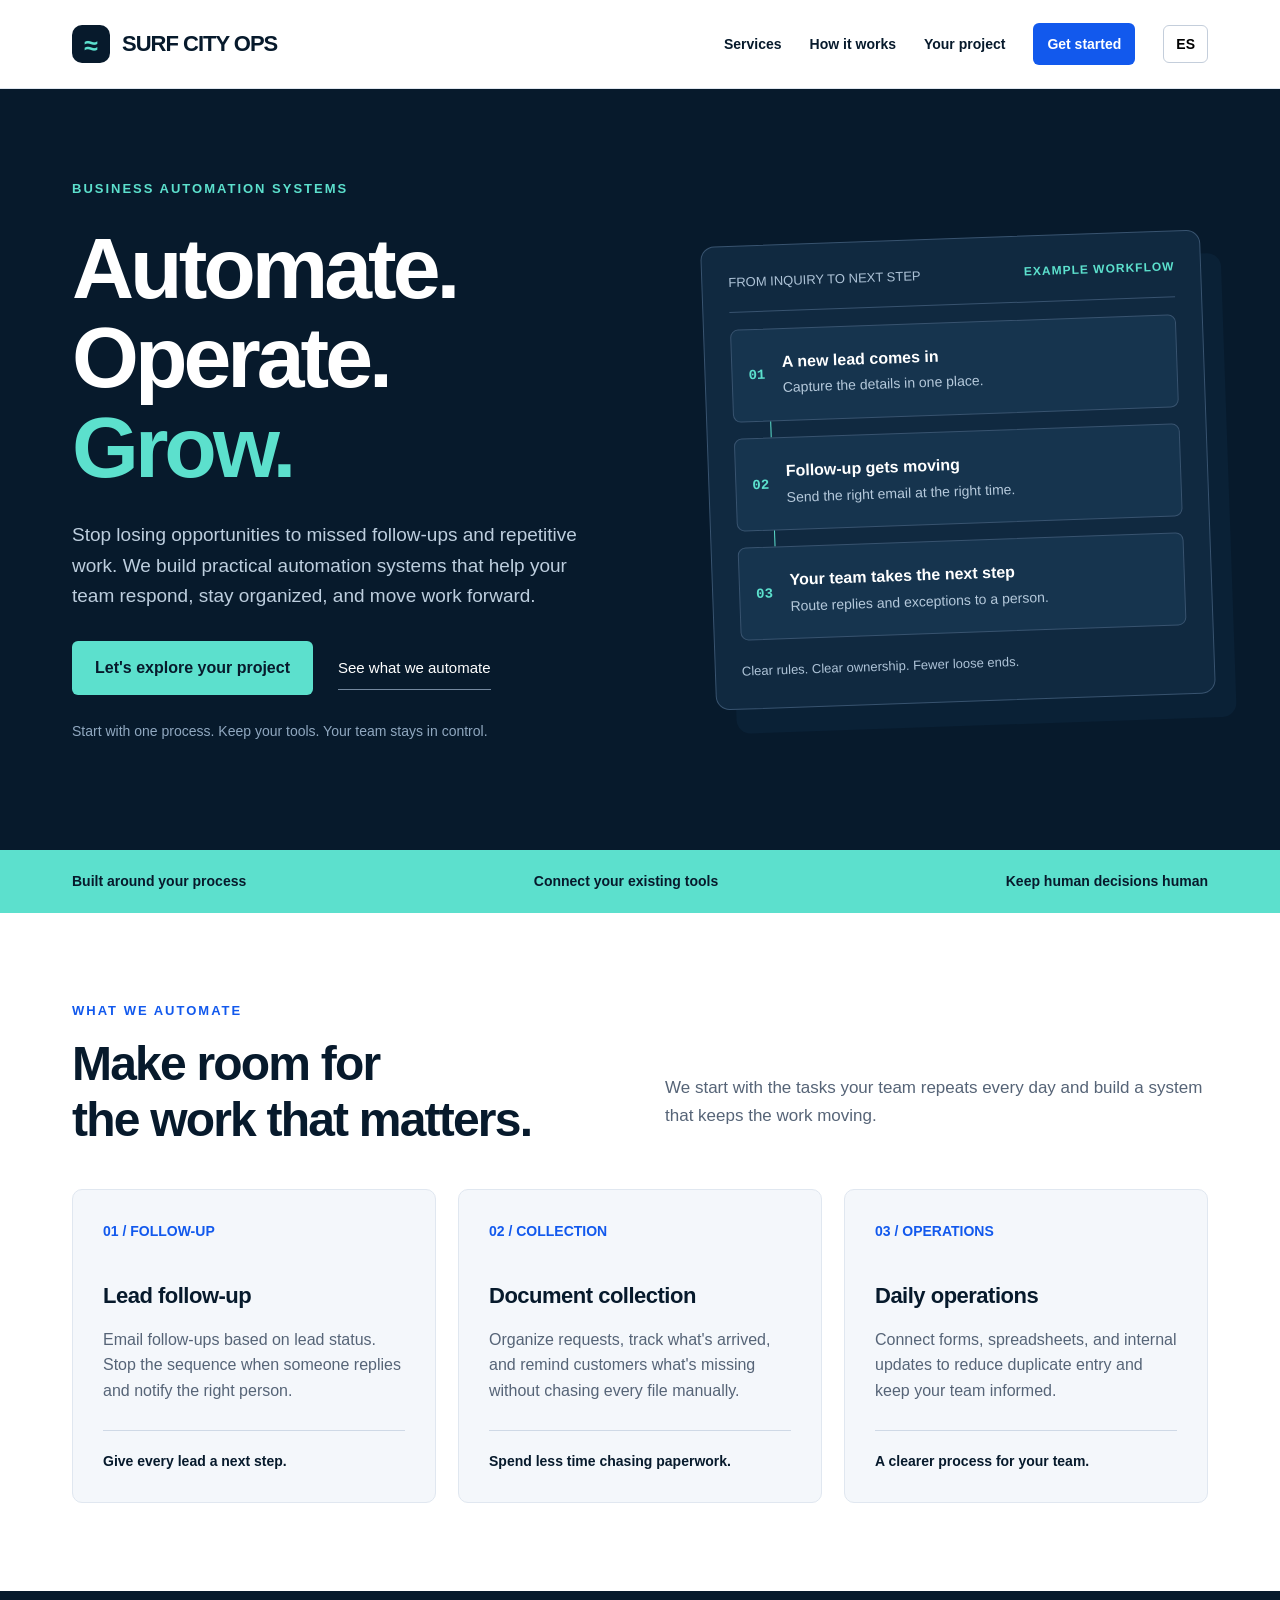
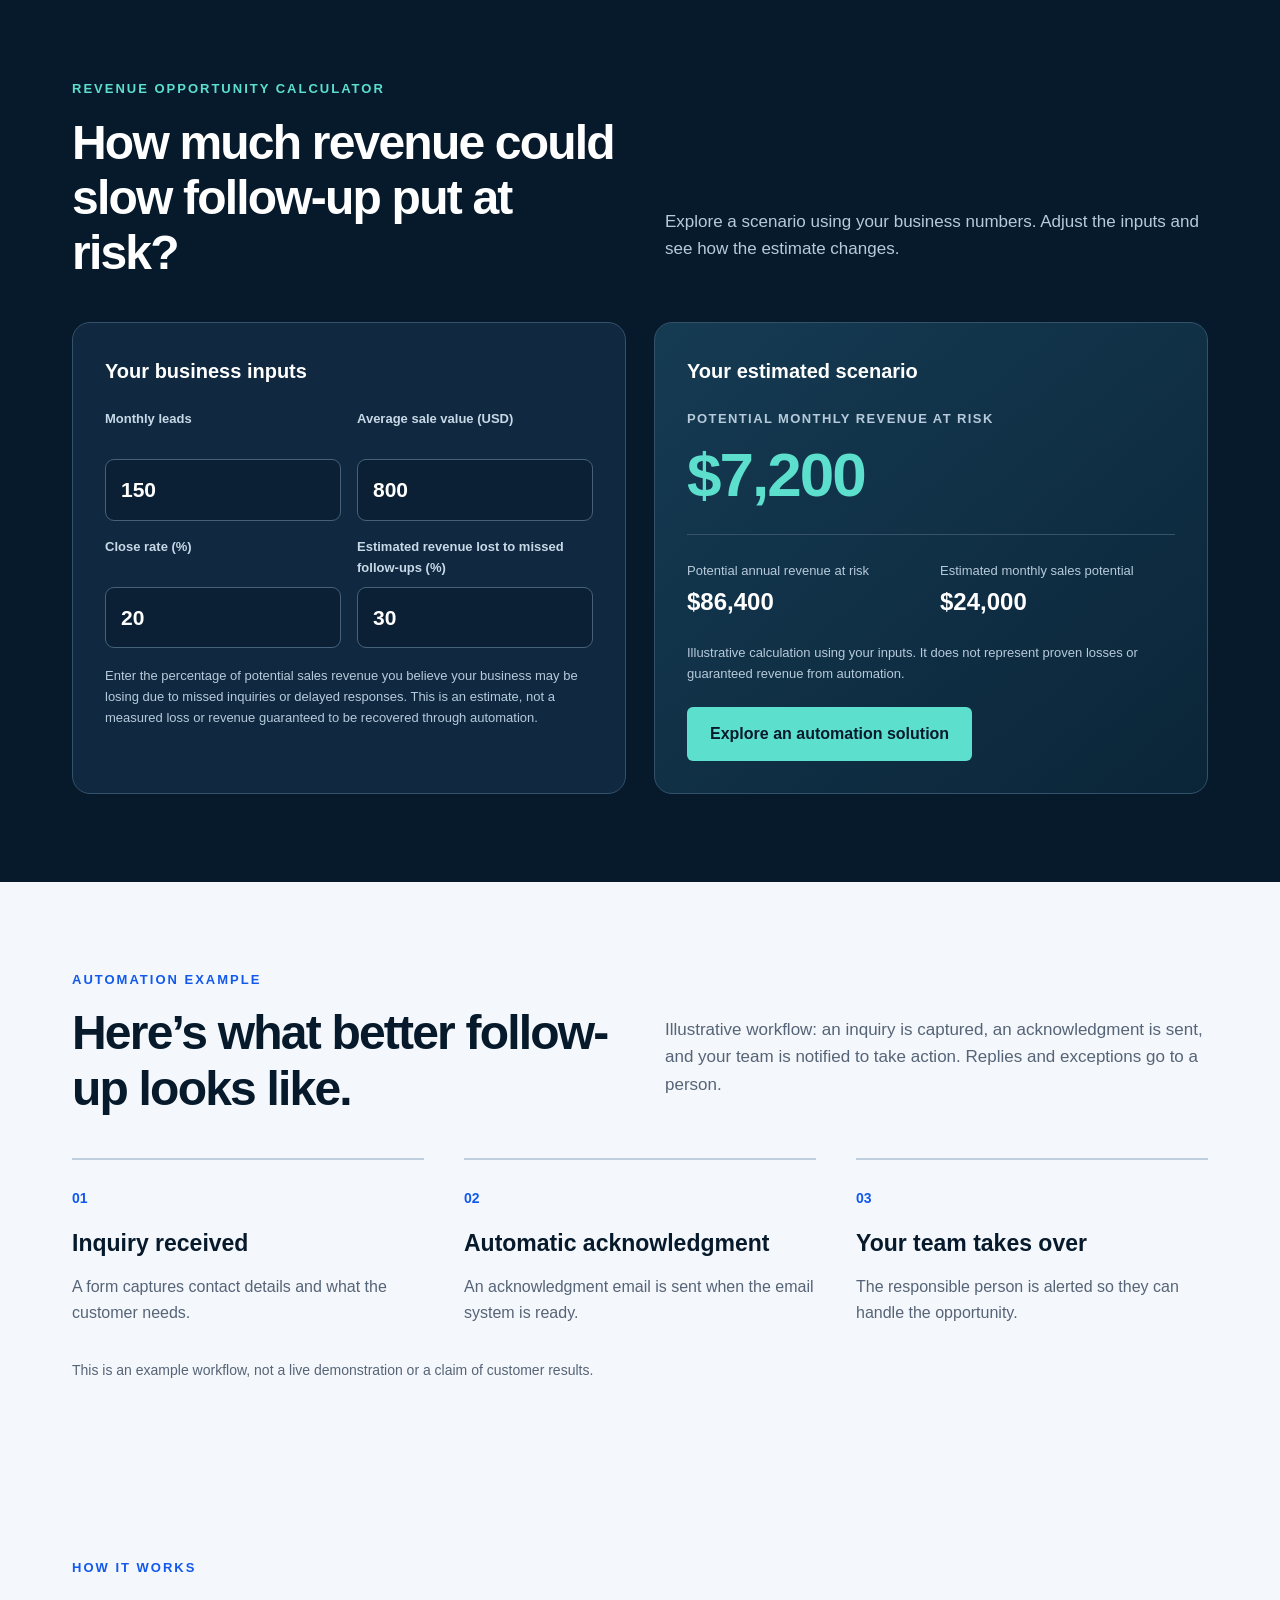
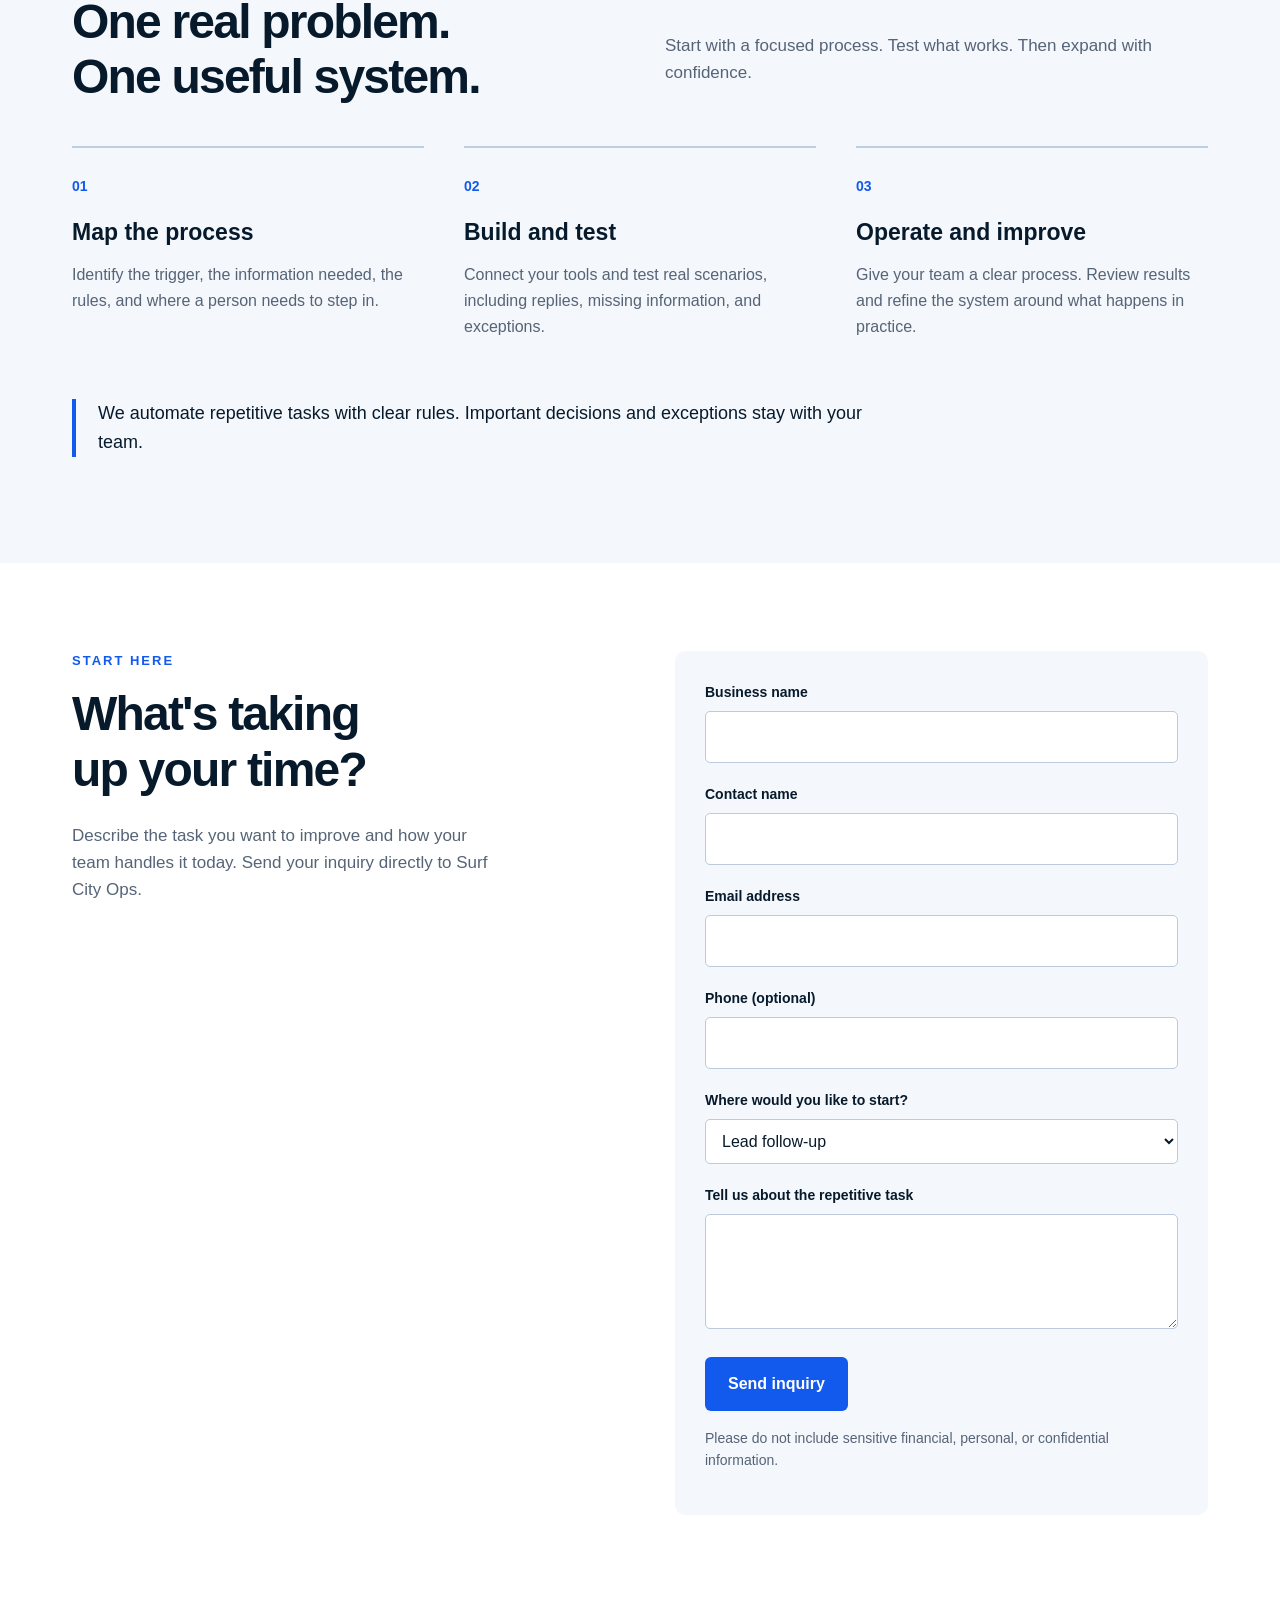
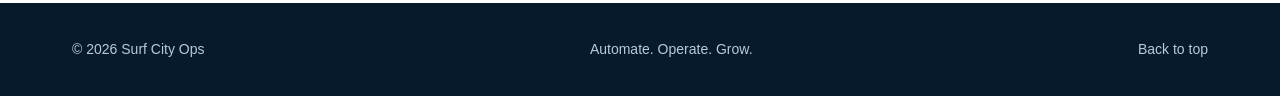
==== commit 049020d1: "Align site messaging with current business automation capabilities" ====
--- a/index.html
+++ b/index.html
@@ -3,7 +3,7 @@
 <head>
 <meta charset="utf-8"><meta name="viewport" content="width=device-width,initial-scale=1">
 <title>Surf City Ops | Automate. Operate. Grow.</title>
-<meta name="description" content="Practical AI-powered business operations systems for lead follow-up, document collection, and repetitive work.">
+<meta name="description" content="Practical business automation systems for lead follow-up, document collection, and repetitive work.">
 <meta name="theme-color" content="#071a2c">
 <link rel="canonical" href="https://surfcityops.com/">
 <meta property="og:type" content="website"><meta property="og:title" content="Surf City Ops | Practical Business Automation"><meta property="og:description" content="Practical systems for lead follow-up, document collection, and everyday operations."><meta property="og:url" content="https://surfcityops.com/">
@@ -41,7 +41,7 @@
 <a class="skip" href="#main" data-es="Ir al contenido">Skip to content</a>
 <header><div class="wrap nav"><a class="brand" href="#" aria-label="Surf City Ops home"><span class="mark" aria-hidden="true">≈</span>SURF CITY OPS</a><nav class="links" aria-label="Main navigation"><a href="#services" data-es="Servicios">Services</a><a href="#process" data-es="Cómo funciona">How it works</a><a href="#start" data-es="Tu proyecto">Your project</a><a class="nav-cta" href="#start" data-es="Empezar">Get started</a><button class="lang" id="language" aria-label="Cambiar a español">ES</button></nav></div></header>
 <main id="main">
-<div class="hero"><div class="wrap hero-grid"><div><p class="eyebrow" data-es="Sistemas de operaciones con IA">AI-powered operations systems</p><h1>Automate.<br>Operate.<br><span>Grow.</span></h1><p class="intro" data-es="Deja de perder oportunidades por falta de seguimiento y tareas repetitivas. Creamos sistemas prácticos que ayudan a tu equipo a responder, organizarse y avanzar.">Stop losing opportunities to missed follow-ups and repetitive work. We build practical automation systems that help your team respond, stay organized, and move work forward.</p><div class="actions"><a class="button light" href="#start" data-es="Exploremos tu proyecto">Let's explore your project</a><a class="text-link" href="#services" data-es="Qué podemos automatizar">See what we automate</a></div><p class="hero-note" data-es="Empieza con un proceso. Conserva tus herramientas. Tu equipo mantiene el control.">Start with one process. Keep your tools. Your team stays in control.</p></div>
+<div class="hero"><div class="wrap hero-grid"><div><p class="eyebrow" data-es="Sistemas de automatización empresarial">Business automation systems</p><h1>Automate.<br>Operate.<br><span>Grow.</span></h1><p class="intro" data-es="Deja de perder oportunidades por falta de seguimiento y tareas repetitivas. Creamos sistemas prácticos que ayudan a tu equipo a responder, organizarse y avanzar.">Stop losing opportunities to missed follow-ups and repetitive work. We build practical automation systems that help your team respond, stay organized, and move work forward.</p><div class="actions"><a class="button light" href="#start" data-es="Exploremos tu proyecto">Let's explore your project</a><a class="text-link" href="#services" data-es="Qué podemos automatizar">See what we automate</a></div><p class="hero-note" data-es="Empieza con un proceso. Conserva tus herramientas. Tu equipo mantiene el control.">Start with one process. Keep your tools. Your team stays in control.</p></div>
 <div class="flow" aria-label="Example lead follow-up workflow"><div class="flow-head"><span data-es="DEL CONTACTO AL SIGUIENTE PASO">FROM INQUIRY TO NEXT STEP</span><strong data-es="Ejemplo de flujo">Example workflow</strong></div><div class="flow-step"><span class="number">01</span><div><b data-es="Llega un nuevo prospecto">A new lead comes in</b><small data-es="Captura los detalles en un solo lugar.">Capture the details in one place.</small></div></div><div class="flow-line"></div><div class="flow-step"><span class="number">02</span><div><b data-es="El seguimiento entra en acción">Follow-up gets moving</b><small data-es="Envía el correo correcto en el momento correcto.">Send the right email at the right time.</small></div></div><div class="flow-line"></div><div class="flow-step"><span class="number">03</span><div><b data-es="Tu equipo toma el siguiente paso">Your team takes the next step</b><small data-es="Deriva respuestas y excepciones a una persona.">Route replies and exceptions to a person.</small></div></div><div class="flow-foot" data-es="Reglas claras. Responsabilidades claras. Menos pendientes.">Clear rules. Clear ownership. Fewer loose ends.</div></div></div></div>
 <div class="strip"><div class="wrap"><span data-es="Diseñado alrededor de tu proceso">Built around your process</span><span data-es="Conecta tus herramientas actuales">Connect your existing tools</span><span data-es="Mantén las decisiones humanas">Keep human decisions human</span></div></div>
 <section id="services"><div class="wrap"><div class="section-top"><div><div class="label" data-es="Qué automatizamos">What we automate</div><h2 data-es="Haz espacio para<br>el trabajo que importa.">Make room for<br>the work that matters.</h2></div><p class="muted" data-es="Comenzamos con las tareas que tu equipo repite cada día y construimos un sistema que mantiene el trabajo en movimiento.">We start with the tasks your team repeats every day and build a system that keeps the work moving.</p></div><div class="cards"><article class="card"><div class="index">01 / FOLLOW-UP</div><h3 data-es="Seguimiento de prospectos">Lead follow-up</h3><p data-es="Correos de seguimiento basados en el estado del prospecto. Detén la secuencia cuando responda y avisa a la persona correcta.">Email follow-ups based on lead status. Stop the sequence when someone replies and notify the right person.</p><p class="outcome" data-es="Dale un siguiente paso a cada prospecto.">Give every lead a next step.</p></article><article class="card"><div class="index">02 / COLLECTION</div><h3 data-es="Recopilación de documentos">Document collection</h3><p data-es="Organiza solicitudes, registra lo recibido y recuerda a tus clientes lo que falta, sin perseguir cada archivo manualmente.">Organize requests, track what's arrived, and remind customers what's missing without chasing every file manually.</p><p class="outcome" data-es="Menos tiempo persiguiendo documentos.">Spend less time chasing paperwork.</p></article><article class="card"><div class="index">03 / OPERATIONS</div><h3 data-es="Operaciones diarias">Daily operations</h3><p data-es="Conecta formularios, hojas de cálculo y actualizaciones internas para reducir datos duplicados y mantener a tu equipo informado.">Connect forms, spreadsheets, and internal updates to reduce duplicate entry and keep your team informed.</p><p class="outcome" data-es="Un proceso más claro para tu equipo.">A clearer process for your team.</p></article></div></div></section>
@@ -57,7 +57,7 @@
 <div class="calc-results" aria-live="polite" aria-atomic="true"><h3 data-es="Tu escenario estimado">Your estimated scenario</h3><div class="calc-overline" data-es="Ingreso mensual potencialmente en riesgo">Potential monthly revenue at risk</div><div class="calc-amount" id="calc-monthly">$7,200</div><div class="calc-secondary"><div><span data-es="Ingreso anual potencialmente en riesgo">Potential annual revenue at risk</span><strong id="calc-yearly">$86,400</strong></div><div><span data-es="Ingreso mensual potencial estimado">Estimated monthly sales potential</span><strong id="calc-potential">$24,000</strong></div></div><p class="calc-disclaimer" data-es="Ejemplo ilustrativo calculado con tus datos. No representa una pérdida comprobada ni ingresos garantizados por automatización.">Illustrative calculation using your inputs. It does not represent proven losses or guaranteed revenue from automation.</p><a class="button light" href="#start" data-es="Explorar una solución de automatización">Explore an automation solution</a></div></div></div></section>
 
 <section id="example" class="process"><div class="wrap"><div class="section-top"><div><div class="label" data-es="Ejemplo de automatización">Automation example</div><h2 data-es="Así funciona un seguimiento mejor.">Here’s what better follow-up looks like.</h2></div><p class="muted" data-es="Ejemplo ilustrativo: el sistema recibe una consulta, envía una confirmación y alerta a tu equipo para que pueda actuar. Las respuestas y excepciones se entregan a una persona.">Illustrative workflow: an inquiry is captured, an acknowledgment is sent, and your team is notified to take action. Replies and exceptions go to a person.</p></div><div class="steps"><div class="step"><b>01</b><h3 data-es="Consulta recibida">Inquiry received</h3><p data-es="Un formulario registra los datos de contacto y la necesidad del cliente.">A form captures contact details and what the customer needs.</p></div><div class="step"><b>02</b><h3 data-es="Confirmación automática">Automatic acknowledgment</h3><p data-es="Se envía un correo de confirmación cuando el sistema de correo está listo.">An acknowledgment email is sent when the email system is ready.</p></div><div class="step"><b>03</b><h3 data-es="Tu equipo continúa">Your team takes over</h3><p data-es="Se avisa a la persona responsable para que atienda la oportunidad.">The responsible person is alerted so they can handle the opportunity.</p></div></div><p class="form-note" data-es="Este es un ejemplo de diseño de flujo, no una demostración en vivo ni una afirmación de resultados de clientes.">This is an example workflow, not a live demonstration or a claim of customer results.</p></div></section>
-<section class="process" id="process"><div class="wrap"><div class="section-top"><div><div class="label" data-es="Cómo funciona">How it works</div><h2 data-es="Un problema real.<br>Un sistema útil.">One real problem.<br>One useful system.</h2></div><p class="muted" data-es="Empieza con un proceso concreto. Prueba lo que funciona. Luego amplía con confianza.">Start with a focused process. Test what works. Then expand with confidence.</p></div><div class="steps"><div class="step"><b>01</b><h3 data-es="Mapear el proceso">Map the process</h3><p data-es="Identificamos el detonante, los datos necesarios, las reglas y los puntos donde debe intervenir una persona.">Identify the trigger, the information needed, the rules, and where a person needs to step in.</p></div><div class="step"><b>02</b><h3 data-es="Construir y probar">Build and test</h3><p data-es="Conectamos tus herramientas y probamos casos reales, incluyendo respuestas, datos faltantes y excepciones.">Connect your tools and test real scenarios, including replies, missing information, and exceptions.</p></div><div class="step"><b>03</b><h3 data-es="Operar y mejorar">Operate and improve</h3><p data-es="Tu equipo recibe un proceso claro. Revisamos resultados y ajustamos el sistema según lo que sucede en la práctica.">Give your team a clear process. Review results and refine the system around what happens in practice.</p></div></div><p class="principle" data-es="La IA ayuda donde aporta valor. Las decisiones importantes y las excepciones quedan en manos de tu equipo.">AI helps where it adds value. Important decisions and exceptions stay with your team.</p></div></section>
+<section class="process" id="process"><div class="wrap"><div class="section-top"><div><div class="label" data-es="Cómo funciona">How it works</div><h2 data-es="Un problema real.<br>Un sistema útil.">One real problem.<br>One useful system.</h2></div><p class="muted" data-es="Empieza con un proceso concreto. Prueba lo que funciona. Luego amplía con confianza.">Start with a focused process. Test what works. Then expand with confidence.</p></div><div class="steps"><div class="step"><b>01</b><h3 data-es="Mapear el proceso">Map the process</h3><p data-es="Identificamos el detonante, los datos necesarios, las reglas y los puntos donde debe intervenir una persona.">Identify the trigger, the information needed, the rules, and where a person needs to step in.</p></div><div class="step"><b>02</b><h3 data-es="Construir y probar">Build and test</h3><p data-es="Conectamos tus herramientas y probamos casos reales, incluyendo respuestas, datos faltantes y excepciones.">Connect your tools and test real scenarios, including replies, missing information, and exceptions.</p></div><div class="step"><b>03</b><h3 data-es="Operar y mejorar">Operate and improve</h3><p data-es="Tu equipo recibe un proceso claro. Revisamos resultados y ajustamos el sistema según lo que sucede en la práctica.">Give your team a clear process. Review results and refine the system around what happens in practice.</p></div></div><p class="principle" data-es="Automatizamos tareas repetitivas con reglas claras. Las decisiones importantes y las excepciones quedan en manos de tu equipo.">We automate repetitive tasks with clear rules. Important decisions and exceptions stay with your team.</p></div></section>
 <section class="contact" id="start"><div class="wrap contact-grid"><div><div class="label" data-es="Empieza por aquí">Start here</div><h2 data-es="¿Qué tarea te está<br>quitando tiempo?">What's taking<br>up your time?</h2><p class="muted" data-es="Describe la tarea que quieres mejorar y cómo la maneja tu equipo hoy. Envía tu consulta directamente a Surf City Ops.">Describe the task you want to improve and how your team handles it today. Send your inquiry directly to Surf City Ops.</p></div><form id="brief"><label for="business" data-es="Nombre del negocio">Business name</label><input id="business" required maxlength="150" autocomplete="organization"><label for="contactName" data-es="Nombre de contacto">Contact name</label><input id="contactName" required maxlength="120" autocomplete="name"><label for="email" data-es="Correo electrónico">Email address</label><input id="email" type="email" required maxlength="254" autocomplete="email"><label for="phone" data-es="Teléfono (opcional)">Phone (optional)</label><input id="phone" type="tel" maxlength="40" autocomplete="tel"><label for="area" data-es="¿Por dónde quieres empezar?">Where would you like to start?</label><select id="area"><option value="Lead follow-up" data-es="Seguimiento de prospectos">Lead follow-up</option><option value="Document collection" data-es="Recopilación de documentos">Document collection</option><option value="Daily operations" data-es="Operaciones diarias">Daily operations</option><option value="Another process" data-es="Otro proceso">Another process</option></select><label for="task" data-es="Cuéntanos sobre la tarea repetitiva">Tell us about the repetitive task</label><textarea id="task" required maxlength="3000"></textarea><button class="button" type="submit" data-es="Enviar consulta">Send inquiry</button><p class="form-note" data-es="No incluyas información financiera, personal o confidencial sensible.">Please do not include sensitive financial, personal, or confidential information.</p><div class="status" id="status" role="status"></div></form></div></section>
 </main><footer><div class="wrap footer-row"><span>© <span id="year"></span> Surf City Ops</span><span>Automate. Operate. Grow.</span><a href="#main" data-es="Volver arriba">Back to top</a></div></footer>
 <script>
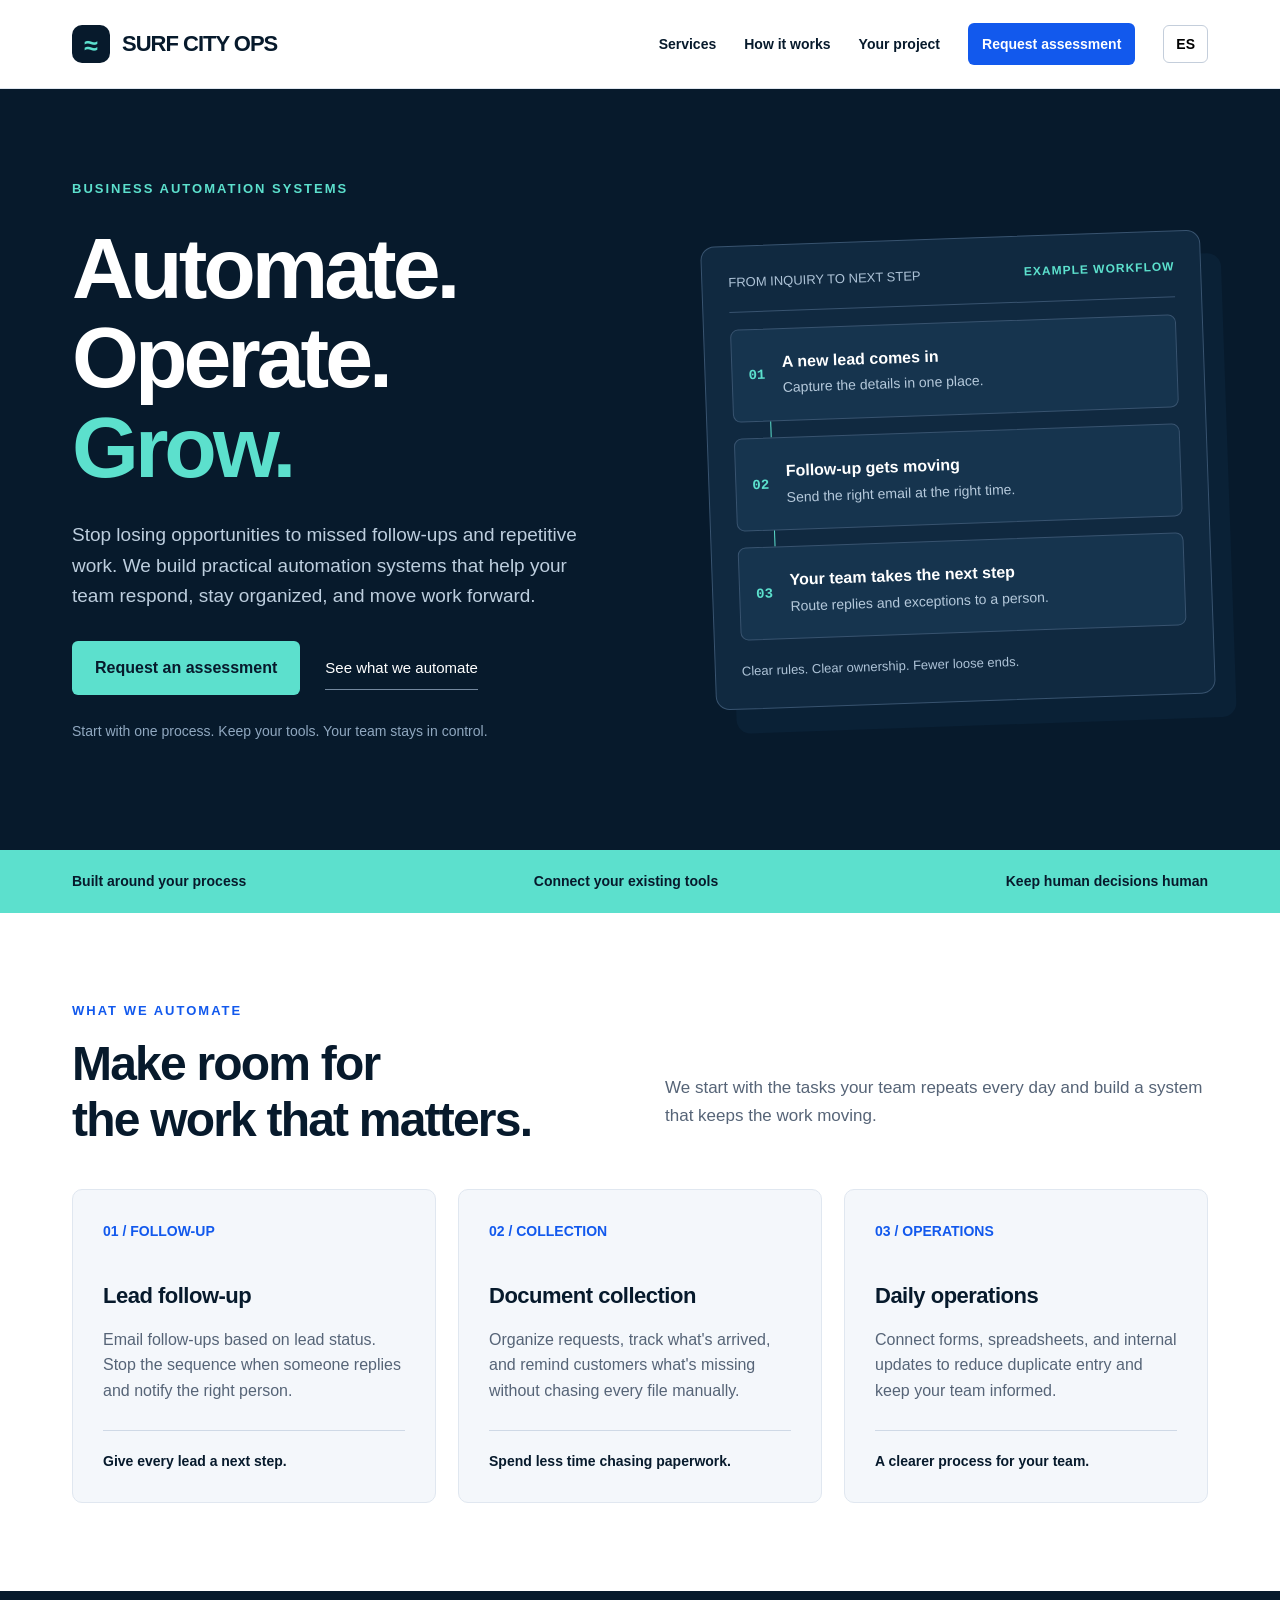
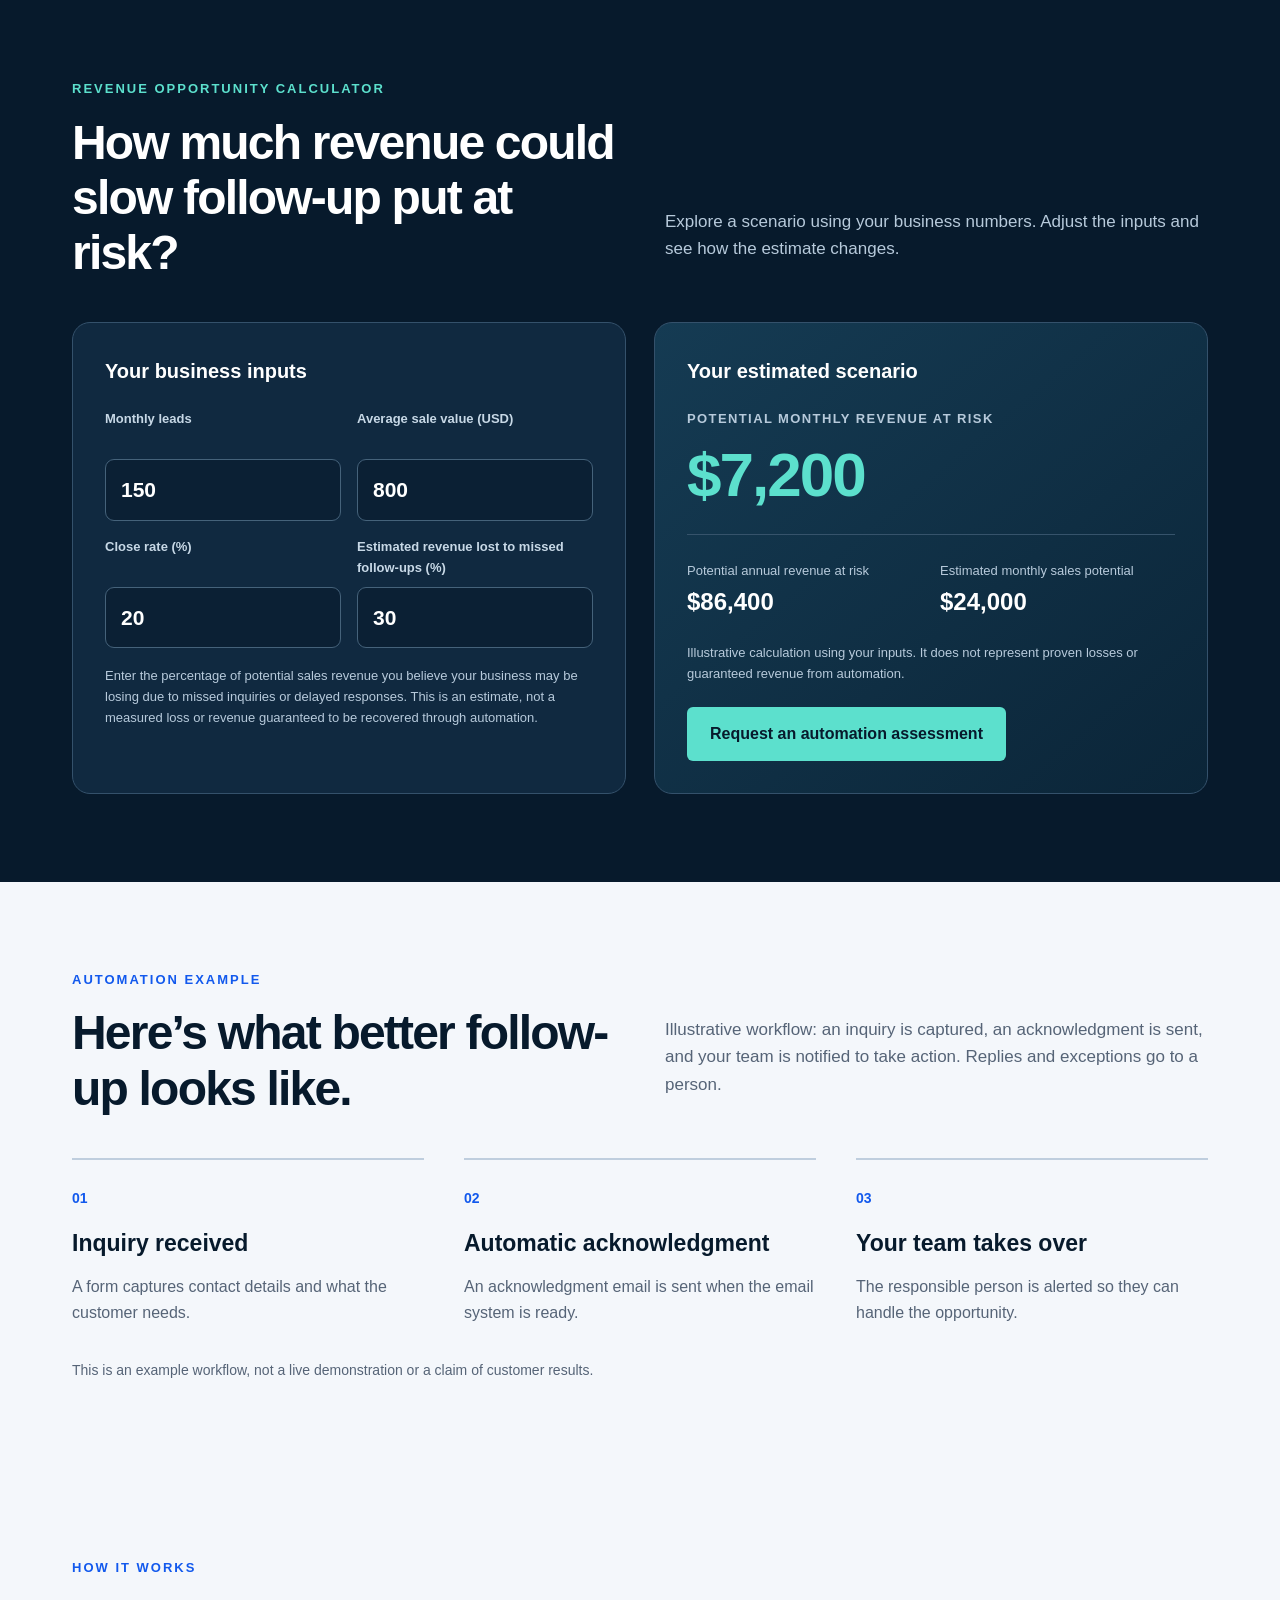
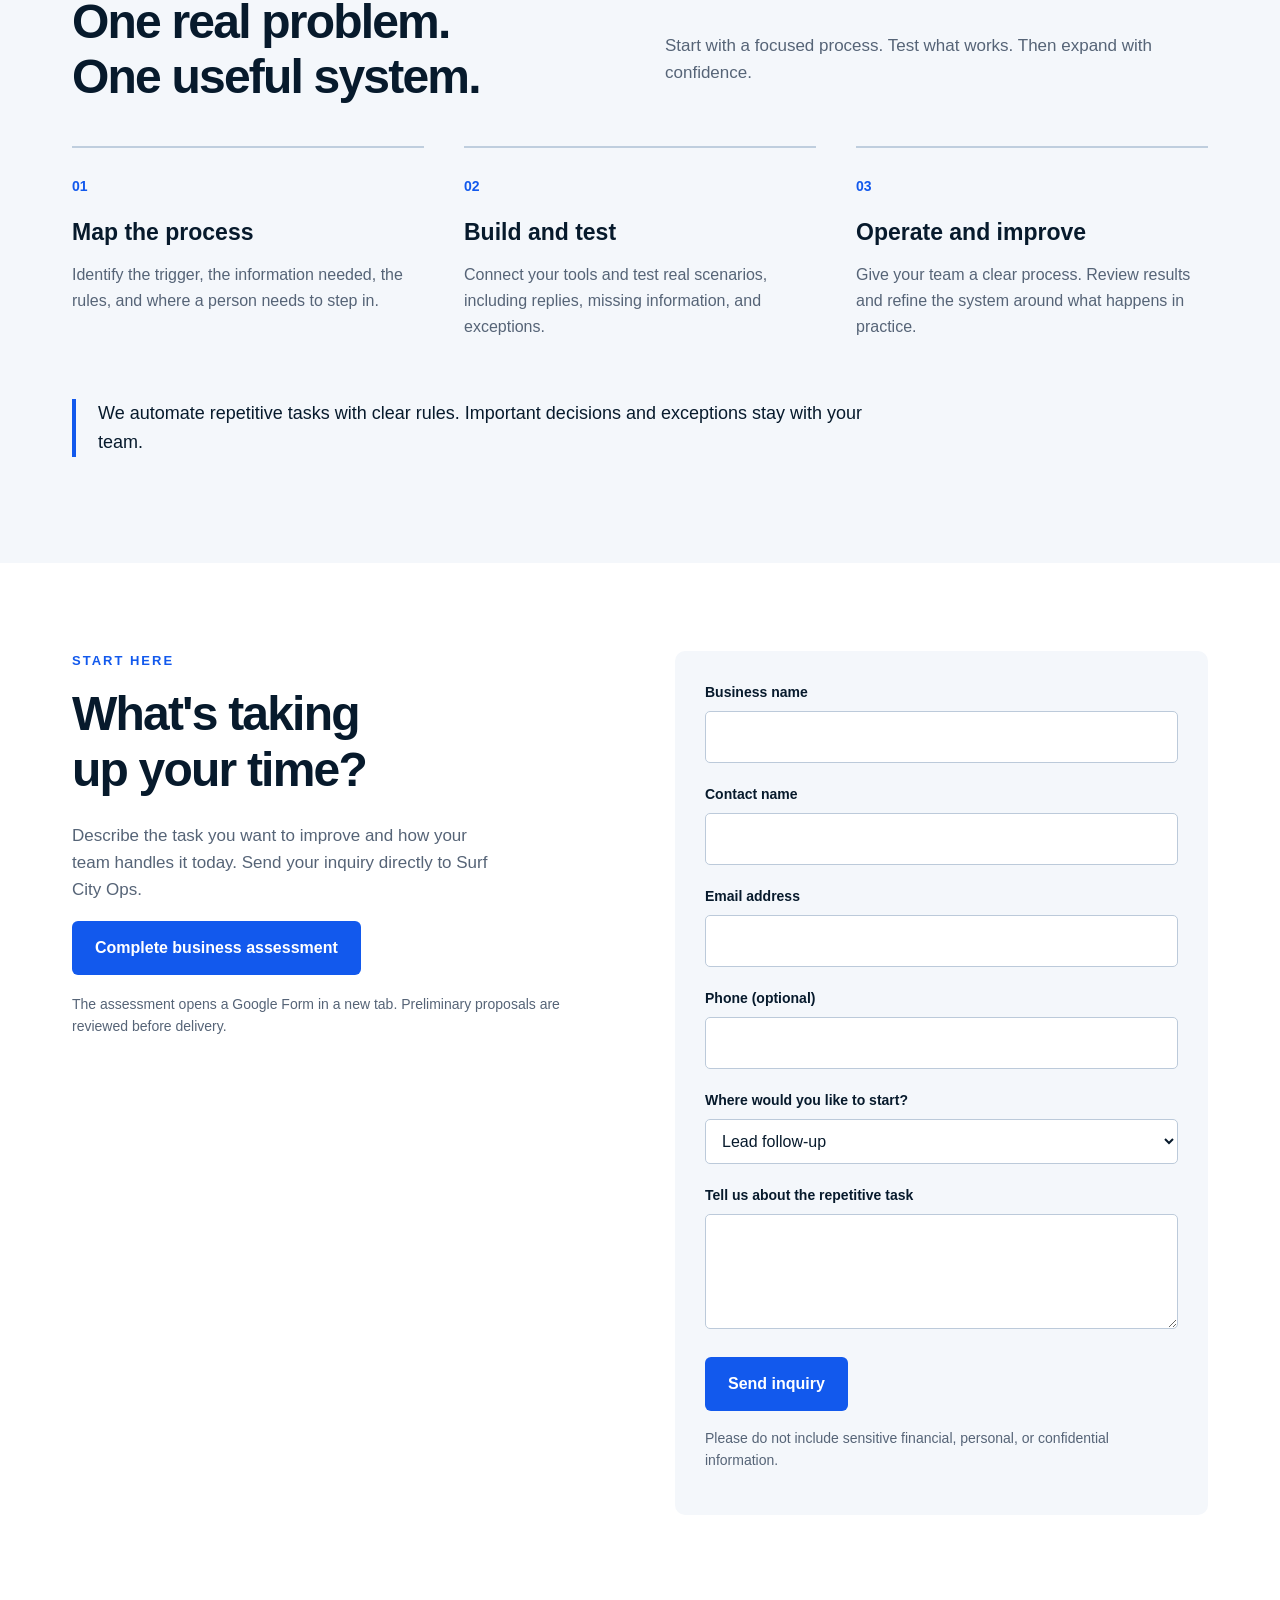
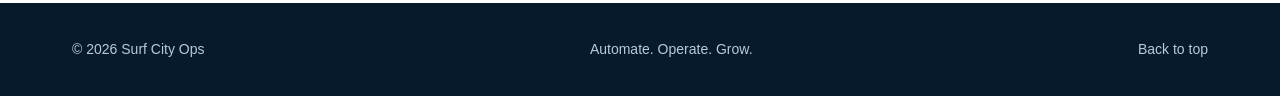
==== commit 2c58bb90: "Connect assessment CTAs to published Google Form" ====
--- a/index.html
+++ b/index.html
@@ -39,9 +39,9 @@
 </head>
 <body>
 <a class="skip" href="#main" data-es="Ir al contenido">Skip to content</a>
-<header><div class="wrap nav"><a class="brand" href="#" aria-label="Surf City Ops home"><span class="mark" aria-hidden="true">≈</span>SURF CITY OPS</a><nav class="links" aria-label="Main navigation"><a href="#services" data-es="Servicios">Services</a><a href="#process" data-es="Cómo funciona">How it works</a><a href="#start" data-es="Tu proyecto">Your project</a><a class="nav-cta" href="#start" data-es="Empezar">Get started</a><button class="lang" id="language" aria-label="Cambiar a español">ES</button></nav></div></header>
+<header><div class="wrap nav"><a class="brand" href="#" aria-label="Surf City Ops home"><span class="mark" aria-hidden="true">≈</span>SURF CITY OPS</a><nav class="links" aria-label="Main navigation"><a href="#services" data-es="Servicios">Services</a><a href="#process" data-es="Cómo funciona">How it works</a><a href="#start" data-es="Tu proyecto">Your project</a><a class="nav-cta" href="https://docs.google.com/forms/d/e/1FAIpQLSewjGlySSHzWJJlg8xLWE89y1LJM-uCbJaw9V3Ccs_qSNcy6Q/viewform" target="_blank" rel="noopener noreferrer" data-es="Solicitar evaluación">Request assessment</a><button class="lang" id="language" aria-label="Cambiar a español">ES</button></nav></div></header>
 <main id="main">
-<div class="hero"><div class="wrap hero-grid"><div><p class="eyebrow" data-es="Sistemas de automatización empresarial">Business automation systems</p><h1>Automate.<br>Operate.<br><span>Grow.</span></h1><p class="intro" data-es="Deja de perder oportunidades por falta de seguimiento y tareas repetitivas. Creamos sistemas prácticos que ayudan a tu equipo a responder, organizarse y avanzar.">Stop losing opportunities to missed follow-ups and repetitive work. We build practical automation systems that help your team respond, stay organized, and move work forward.</p><div class="actions"><a class="button light" href="#start" data-es="Exploremos tu proyecto">Let's explore your project</a><a class="text-link" href="#services" data-es="Qué podemos automatizar">See what we automate</a></div><p class="hero-note" data-es="Empieza con un proceso. Conserva tus herramientas. Tu equipo mantiene el control.">Start with one process. Keep your tools. Your team stays in control.</p></div>
+<div class="hero"><div class="wrap hero-grid"><div><p class="eyebrow" data-es="Sistemas de automatización empresarial">Business automation systems</p><h1>Automate.<br>Operate.<br><span>Grow.</span></h1><p class="intro" data-es="Deja de perder oportunidades por falta de seguimiento y tareas repetitivas. Creamos sistemas prácticos que ayudan a tu equipo a responder, organizarse y avanzar.">Stop losing opportunities to missed follow-ups and repetitive work. We build practical automation systems that help your team respond, stay organized, and move work forward.</p><div class="actions"><a class="button light" href="https://docs.google.com/forms/d/e/1FAIpQLSewjGlySSHzWJJlg8xLWE89y1LJM-uCbJaw9V3Ccs_qSNcy6Q/viewform" target="_blank" rel="noopener noreferrer" data-es="Solicitar evaluación gratuita">Request an assessment</a><a class="text-link" href="#services" data-es="Qué podemos automatizar">See what we automate</a></div><p class="hero-note" data-es="Empieza con un proceso. Conserva tus herramientas. Tu equipo mantiene el control.">Start with one process. Keep your tools. Your team stays in control.</p></div>
 <div class="flow" aria-label="Example lead follow-up workflow"><div class="flow-head"><span data-es="DEL CONTACTO AL SIGUIENTE PASO">FROM INQUIRY TO NEXT STEP</span><strong data-es="Ejemplo de flujo">Example workflow</strong></div><div class="flow-step"><span class="number">01</span><div><b data-es="Llega un nuevo prospecto">A new lead comes in</b><small data-es="Captura los detalles en un solo lugar.">Capture the details in one place.</small></div></div><div class="flow-line"></div><div class="flow-step"><span class="number">02</span><div><b data-es="El seguimiento entra en acción">Follow-up gets moving</b><small data-es="Envía el correo correcto en el momento correcto.">Send the right email at the right time.</small></div></div><div class="flow-line"></div><div class="flow-step"><span class="number">03</span><div><b data-es="Tu equipo toma el siguiente paso">Your team takes the next step</b><small data-es="Deriva respuestas y excepciones a una persona.">Route replies and exceptions to a person.</small></div></div><div class="flow-foot" data-es="Reglas claras. Responsabilidades claras. Menos pendientes.">Clear rules. Clear ownership. Fewer loose ends.</div></div></div></div>
 <div class="strip"><div class="wrap"><span data-es="Diseñado alrededor de tu proceso">Built around your process</span><span data-es="Conecta tus herramientas actuales">Connect your existing tools</span><span data-es="Mantén las decisiones humanas">Keep human decisions human</span></div></div>
 <section id="services"><div class="wrap"><div class="section-top"><div><div class="label" data-es="Qué automatizamos">What we automate</div><h2 data-es="Haz espacio para<br>el trabajo que importa.">Make room for<br>the work that matters.</h2></div><p class="muted" data-es="Comenzamos con las tareas que tu equipo repite cada día y construimos un sistema que mantiene el trabajo en movimiento.">We start with the tasks your team repeats every day and build a system that keeps the work moving.</p></div><div class="cards"><article class="card"><div class="index">01 / FOLLOW-UP</div><h3 data-es="Seguimiento de prospectos">Lead follow-up</h3><p data-es="Correos de seguimiento basados en el estado del prospecto. Detén la secuencia cuando responda y avisa a la persona correcta.">Email follow-ups based on lead status. Stop the sequence when someone replies and notify the right person.</p><p class="outcome" data-es="Dale un siguiente paso a cada prospecto.">Give every lead a next step.</p></article><article class="card"><div class="index">02 / COLLECTION</div><h3 data-es="Recopilación de documentos">Document collection</h3><p data-es="Organiza solicitudes, registra lo recibido y recuerda a tus clientes lo que falta, sin perseguir cada archivo manualmente.">Organize requests, track what's arrived, and remind customers what's missing without chasing every file manually.</p><p class="outcome" data-es="Menos tiempo persiguiendo documentos.">Spend less time chasing paperwork.</p></article><article class="card"><div class="index">03 / OPERATIONS</div><h3 data-es="Operaciones diarias">Daily operations</h3><p data-es="Conecta formularios, hojas de cálculo y actualizaciones internas para reducir datos duplicados y mantener a tu equipo informado.">Connect forms, spreadsheets, and internal updates to reduce duplicate entry and keep your team informed.</p><p class="outcome" data-es="Un proceso más claro para tu equipo.">A clearer process for your team.</p></article></div></div></section>
@@ -54,11 +54,11 @@
 <div class="calc-field"><label for="calc-close" data-es="Tasa de cierre (%)">Close rate (%)</label><input id="calc-close" type="number" min="0" max="100" step="1" value="20" inputmode="decimal"></div>
 <div class="calc-field"><label for="calc-risk" data-es="Pérdida estimada por falta de seguimiento (%)">Estimated revenue lost to missed follow-ups (%)</label><input id="calc-risk" type="number" min="0" max="100" step="1" value="30" inputmode="decimal"></div>
 </div><p class="calc-help" data-es="Ingresa el porcentaje de ingresos por ventas potenciales que crees que tu negocio podría estar perdiendo por consultas sin responder o respuestas tardías. Es una estimación, no una pérdida medida ni ingresos garantizados que la automatización pueda recuperar.">Enter the percentage of potential sales revenue you believe your business may be losing due to missed inquiries or delayed responses. This is an estimate, not a measured loss or revenue guaranteed to be recovered through automation.</p></div>
-<div class="calc-results" aria-live="polite" aria-atomic="true"><h3 data-es="Tu escenario estimado">Your estimated scenario</h3><div class="calc-overline" data-es="Ingreso mensual potencialmente en riesgo">Potential monthly revenue at risk</div><div class="calc-amount" id="calc-monthly">$7,200</div><div class="calc-secondary"><div><span data-es="Ingreso anual potencialmente en riesgo">Potential annual revenue at risk</span><strong id="calc-yearly">$86,400</strong></div><div><span data-es="Ingreso mensual potencial estimado">Estimated monthly sales potential</span><strong id="calc-potential">$24,000</strong></div></div><p class="calc-disclaimer" data-es="Ejemplo ilustrativo calculado con tus datos. No representa una pérdida comprobada ni ingresos garantizados por automatización.">Illustrative calculation using your inputs. It does not represent proven losses or guaranteed revenue from automation.</p><a class="button light" href="#start" data-es="Explorar una solución de automatización">Explore an automation solution</a></div></div></div></section>
+<div class="calc-results" aria-live="polite" aria-atomic="true"><h3 data-es="Tu escenario estimado">Your estimated scenario</h3><div class="calc-overline" data-es="Ingreso mensual potencialmente en riesgo">Potential monthly revenue at risk</div><div class="calc-amount" id="calc-monthly">$7,200</div><div class="calc-secondary"><div><span data-es="Ingreso anual potencialmente en riesgo">Potential annual revenue at risk</span><strong id="calc-yearly">$86,400</strong></div><div><span data-es="Ingreso mensual potencial estimado">Estimated monthly sales potential</span><strong id="calc-potential">$24,000</strong></div></div><p class="calc-disclaimer" data-es="Ejemplo ilustrativo calculado con tus datos. No representa una pérdida comprobada ni ingresos garantizados por automatización.">Illustrative calculation using your inputs. It does not represent proven losses or guaranteed revenue from automation.</p><a class="button light" href="https://docs.google.com/forms/d/e/1FAIpQLSewjGlySSHzWJJlg8xLWE89y1LJM-uCbJaw9V3Ccs_qSNcy6Q/viewform" target="_blank" rel="noopener noreferrer" data-es="Solicitar evaluación de automatización">Request an automation assessment</a></div></div></div></section>
 
 <section id="example" class="process"><div class="wrap"><div class="section-top"><div><div class="label" data-es="Ejemplo de automatización">Automation example</div><h2 data-es="Así funciona un seguimiento mejor.">Here’s what better follow-up looks like.</h2></div><p class="muted" data-es="Ejemplo ilustrativo: el sistema recibe una consulta, envía una confirmación y alerta a tu equipo para que pueda actuar. Las respuestas y excepciones se entregan a una persona.">Illustrative workflow: an inquiry is captured, an acknowledgment is sent, and your team is notified to take action. Replies and exceptions go to a person.</p></div><div class="steps"><div class="step"><b>01</b><h3 data-es="Consulta recibida">Inquiry received</h3><p data-es="Un formulario registra los datos de contacto y la necesidad del cliente.">A form captures contact details and what the customer needs.</p></div><div class="step"><b>02</b><h3 data-es="Confirmación automática">Automatic acknowledgment</h3><p data-es="Se envía un correo de confirmación cuando el sistema de correo está listo.">An acknowledgment email is sent when the email system is ready.</p></div><div class="step"><b>03</b><h3 data-es="Tu equipo continúa">Your team takes over</h3><p data-es="Se avisa a la persona responsable para que atienda la oportunidad.">The responsible person is alerted so they can handle the opportunity.</p></div></div><p class="form-note" data-es="Este es un ejemplo de diseño de flujo, no una demostración en vivo ni una afirmación de resultados de clientes.">This is an example workflow, not a live demonstration or a claim of customer results.</p></div></section>
 <section class="process" id="process"><div class="wrap"><div class="section-top"><div><div class="label" data-es="Cómo funciona">How it works</div><h2 data-es="Un problema real.<br>Un sistema útil.">One real problem.<br>One useful system.</h2></div><p class="muted" data-es="Empieza con un proceso concreto. Prueba lo que funciona. Luego amplía con confianza.">Start with a focused process. Test what works. Then expand with confidence.</p></div><div class="steps"><div class="step"><b>01</b><h3 data-es="Mapear el proceso">Map the process</h3><p data-es="Identificamos el detonante, los datos necesarios, las reglas y los puntos donde debe intervenir una persona.">Identify the trigger, the information needed, the rules, and where a person needs to step in.</p></div><div class="step"><b>02</b><h3 data-es="Construir y probar">Build and test</h3><p data-es="Conectamos tus herramientas y probamos casos reales, incluyendo respuestas, datos faltantes y excepciones.">Connect your tools and test real scenarios, including replies, missing information, and exceptions.</p></div><div class="step"><b>03</b><h3 data-es="Operar y mejorar">Operate and improve</h3><p data-es="Tu equipo recibe un proceso claro. Revisamos resultados y ajustamos el sistema según lo que sucede en la práctica.">Give your team a clear process. Review results and refine the system around what happens in practice.</p></div></div><p class="principle" data-es="Automatizamos tareas repetitivas con reglas claras. Las decisiones importantes y las excepciones quedan en manos de tu equipo.">We automate repetitive tasks with clear rules. Important decisions and exceptions stay with your team.</p></div></section>
-<section class="contact" id="start"><div class="wrap contact-grid"><div><div class="label" data-es="Empieza por aquí">Start here</div><h2 data-es="¿Qué tarea te está<br>quitando tiempo?">What's taking<br>up your time?</h2><p class="muted" data-es="Describe la tarea que quieres mejorar y cómo la maneja tu equipo hoy. Envía tu consulta directamente a Surf City Ops.">Describe the task you want to improve and how your team handles it today. Send your inquiry directly to Surf City Ops.</p></div><form id="brief"><label for="business" data-es="Nombre del negocio">Business name</label><input id="business" required maxlength="150" autocomplete="organization"><label for="contactName" data-es="Nombre de contacto">Contact name</label><input id="contactName" required maxlength="120" autocomplete="name"><label for="email" data-es="Correo electrónico">Email address</label><input id="email" type="email" required maxlength="254" autocomplete="email"><label for="phone" data-es="Teléfono (opcional)">Phone (optional)</label><input id="phone" type="tel" maxlength="40" autocomplete="tel"><label for="area" data-es="¿Por dónde quieres empezar?">Where would you like to start?</label><select id="area"><option value="Lead follow-up" data-es="Seguimiento de prospectos">Lead follow-up</option><option value="Document collection" data-es="Recopilación de documentos">Document collection</option><option value="Daily operations" data-es="Operaciones diarias">Daily operations</option><option value="Another process" data-es="Otro proceso">Another process</option></select><label for="task" data-es="Cuéntanos sobre la tarea repetitiva">Tell us about the repetitive task</label><textarea id="task" required maxlength="3000"></textarea><button class="button" type="submit" data-es="Enviar consulta">Send inquiry</button><p class="form-note" data-es="No incluyas información financiera, personal o confidencial sensible.">Please do not include sensitive financial, personal, or confidential information.</p><div class="status" id="status" role="status"></div></form></div></section>
+<section class="contact" id="start"><div class="wrap contact-grid"><div><div class="label" data-es="Empieza por aquí">Start here</div><h2 data-es="¿Qué tarea te está<br>quitando tiempo?">What's taking<br>up your time?</h2><p class="muted" data-es="Describe la tarea que quieres mejorar y cómo la maneja tu equipo hoy. Envía tu consulta directamente a Surf City Ops.">Describe the task you want to improve and how your team handles it today. Send your inquiry directly to Surf City Ops.</p><p><a class="button" href="https://docs.google.com/forms/d/e/1FAIpQLSewjGlySSHzWJJlg8xLWE89y1LJM-uCbJaw9V3Ccs_qSNcy6Q/viewform" target="_blank" rel="noopener noreferrer" data-es="Completar evaluación empresarial">Complete business assessment</a></p><p class="form-note" data-es="La evaluación abre un formulario de Google en otra pestaña. Las propuestas preliminares se revisan antes de enviarse.">The assessment opens a Google Form in a new tab. Preliminary proposals are reviewed before delivery.</p></div><form id="brief"><label for="business" data-es="Nombre del negocio">Business name</label><input id="business" required maxlength="150" autocomplete="organization"><label for="contactName" data-es="Nombre de contacto">Contact name</label><input id="contactName" required maxlength="120" autocomplete="name"><label for="email" data-es="Correo electrónico">Email address</label><input id="email" type="email" required maxlength="254" autocomplete="email"><label for="phone" data-es="Teléfono (opcional)">Phone (optional)</label><input id="phone" type="tel" maxlength="40" autocomplete="tel"><label for="area" data-es="¿Por dónde quieres empezar?">Where would you like to start?</label><select id="area"><option value="Lead follow-up" data-es="Seguimiento de prospectos">Lead follow-up</option><option value="Document collection" data-es="Recopilación de documentos">Document collection</option><option value="Daily operations" data-es="Operaciones diarias">Daily operations</option><option value="Another process" data-es="Otro proceso">Another process</option></select><label for="task" data-es="Cuéntanos sobre la tarea repetitiva">Tell us about the repetitive task</label><textarea id="task" required maxlength="3000"></textarea><button class="button" type="submit" data-es="Enviar consulta">Send inquiry</button><p class="form-note" data-es="No incluyas información financiera, personal o confidencial sensible.">Please do not include sensitive financial, personal, or confidential information.</p><div class="status" id="status" role="status"></div></form></div></section>
 </main><footer><div class="wrap footer-row"><span>© <span id="year"></span> Surf City Ops</span><span>Automate. Operate. Grow.</span><a href="#main" data-es="Volver arriba">Back to top</a></div></footer>
 <script>
 const ENDPOINT='https://script.google.com/macros/s/AKfycbwcGmO5LII68iboza9HBVYWhQPpa6-agMU5VzBs6jrOhZC6E5OnXxMAge-KpCM1obvo/exec';
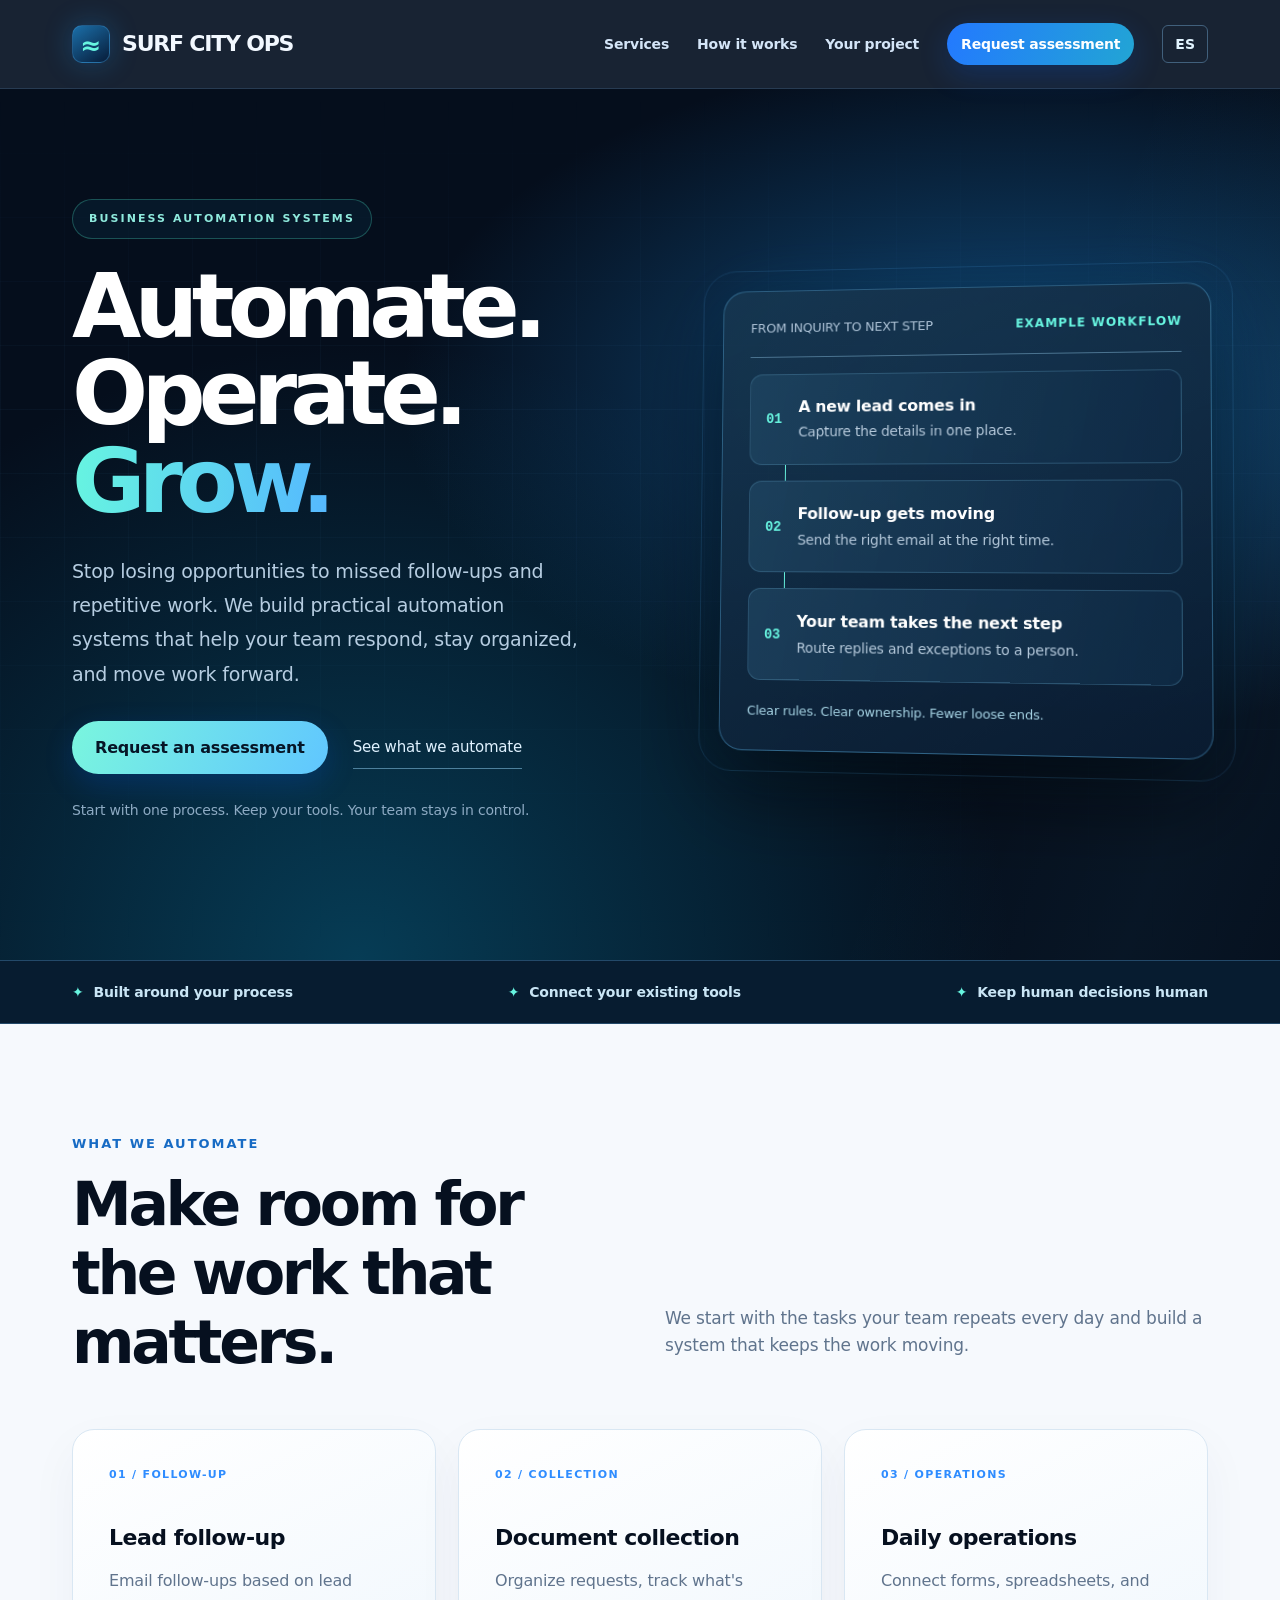
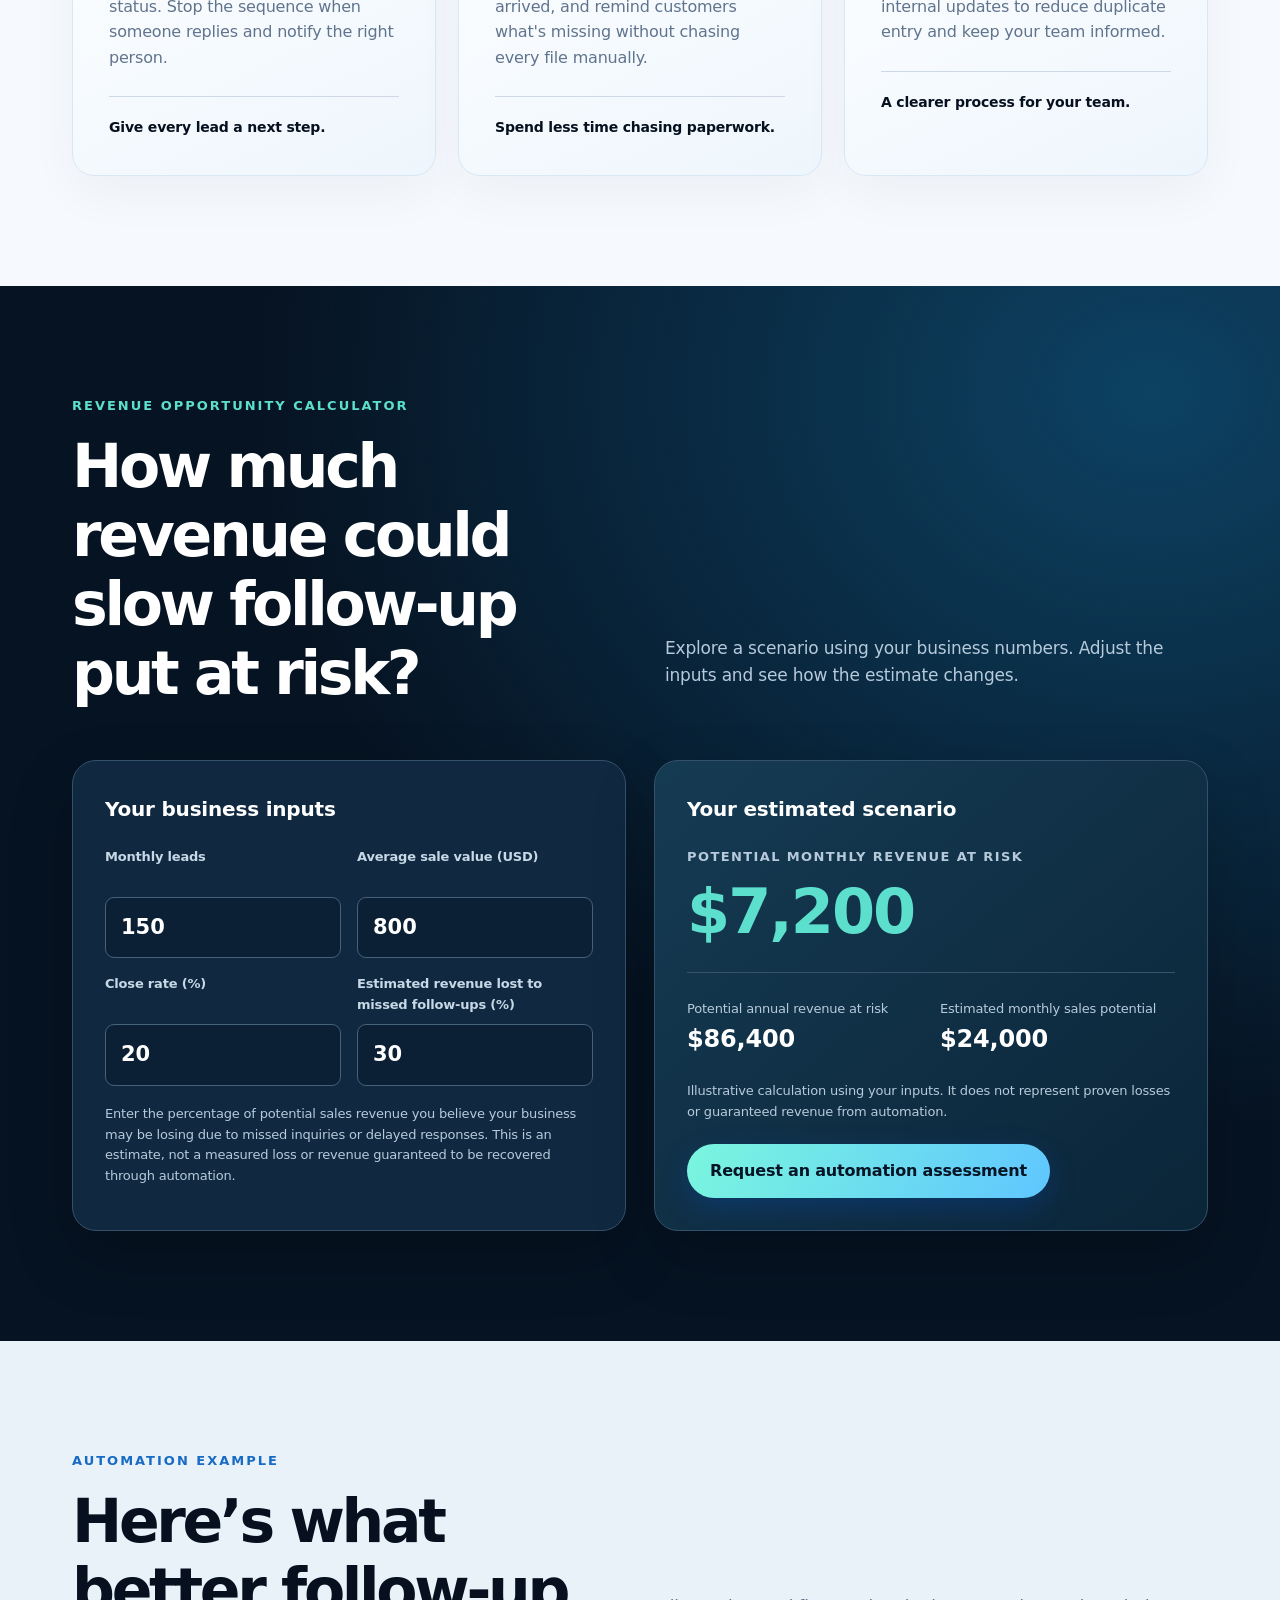
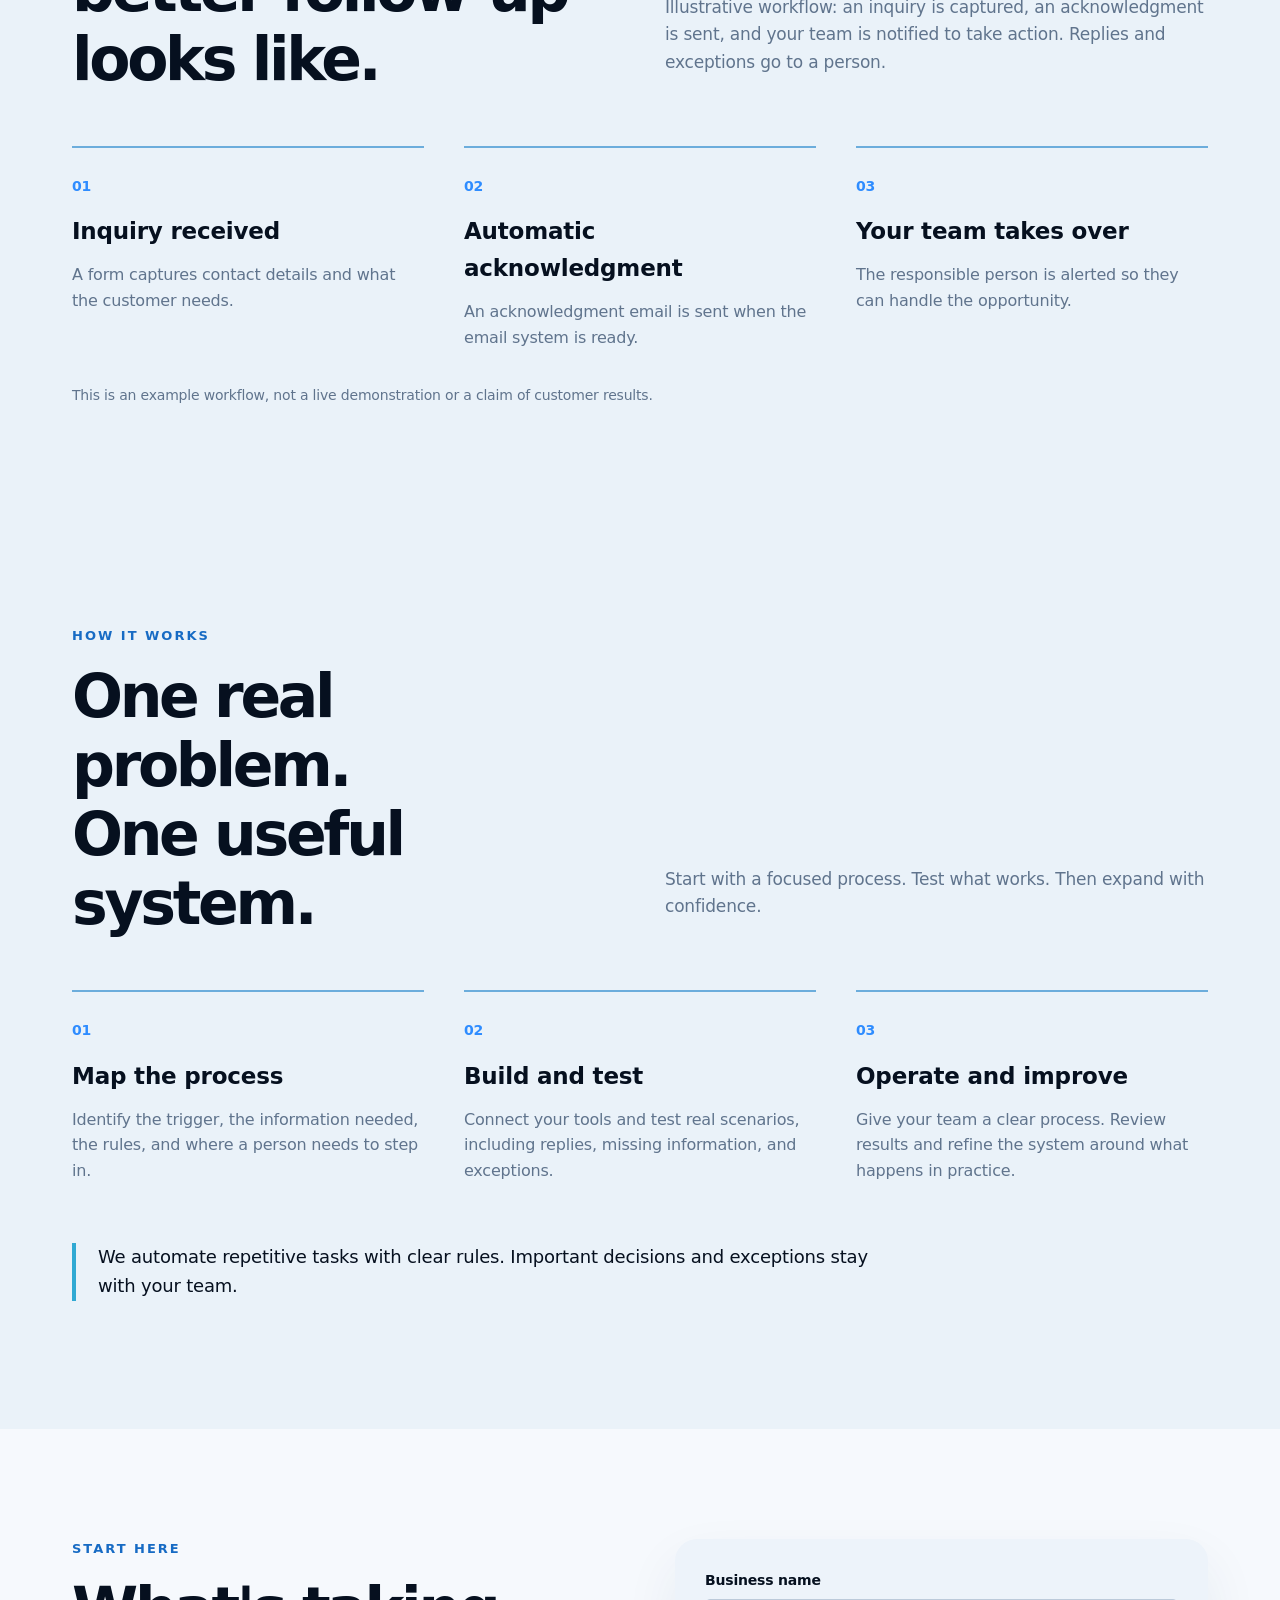
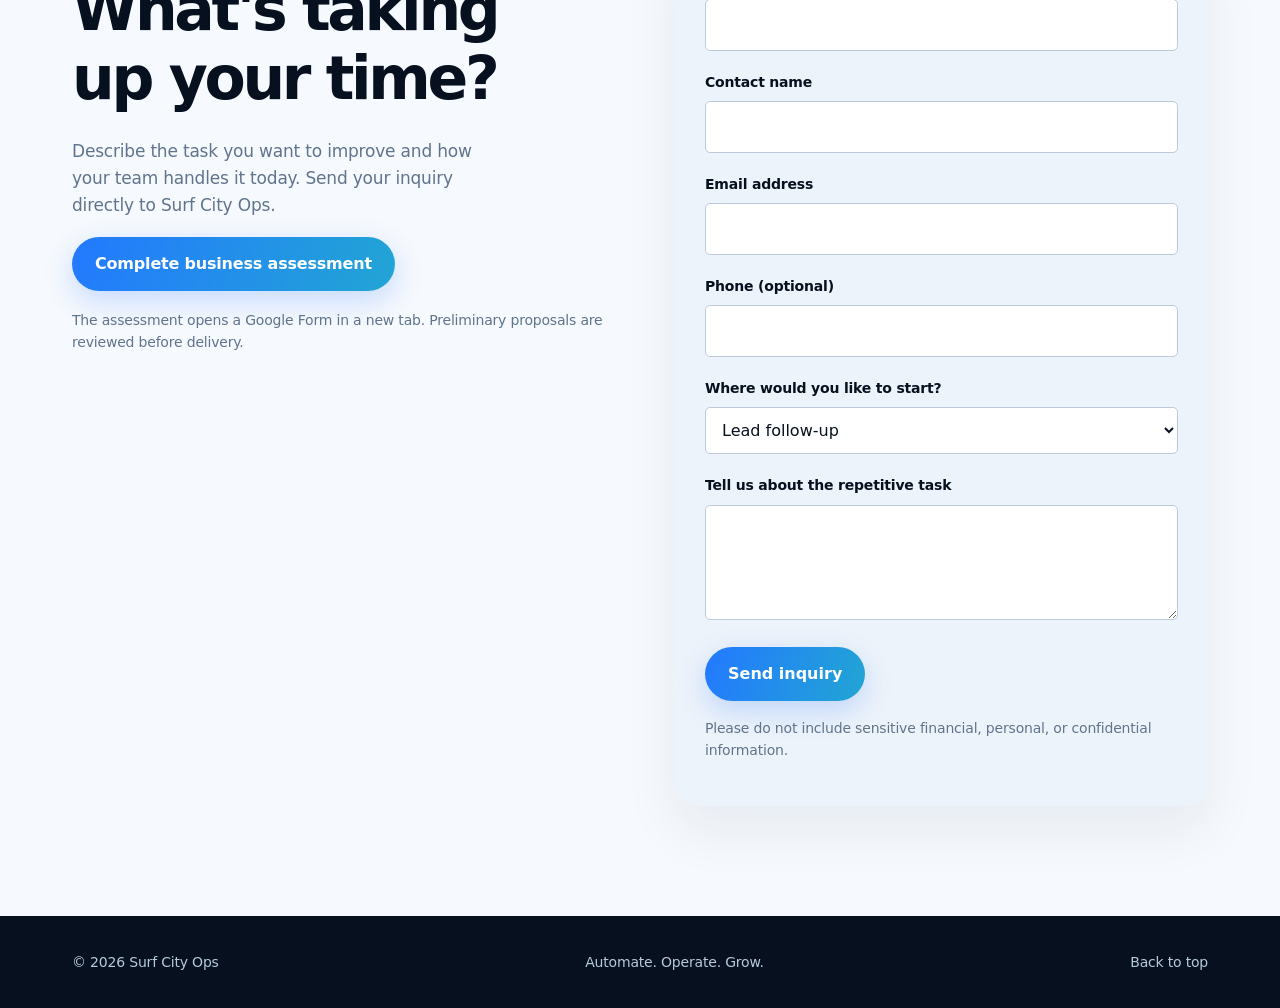
==== commit 2e15acfe: "Design Ocean Intelligence premium visual refresh while preserving site features" ====
--- a/index.html
+++ b/index.html
@@ -34,6 +34,46 @@
 .calc-results .button{width:auto}
 @media(max-width:850px){.calc-panel{grid-template-columns:1fr}.calc-inputs,.calc-results{padding:24px}}
 @media(max-width:440px){.calc-grid{grid-template-columns:1fr}.calc-field label{min-height:0}.calc-secondary{grid-template-columns:1fr}}
+
+
+
+/* Ocean Intelligence — premium visual system, October 2026 */
+:root{--ink:#06101f;--blue:#2e8cff;--mint:#67f5e0;--paper:#edf3fa;--muted:#60748d}
+body{background:#f6f9fd;font-family:Inter,ui-sans-serif,system-ui,-apple-system,"Segoe UI",sans-serif;letter-spacing:-.012em}
+header{background:rgba(5,17,34,.92);border-bottom:1px solid rgba(120,181,233,.17);backdrop-filter:blur(22px);-webkit-backdrop-filter:blur(22px)}
+.brand{color:#f2f8ff;letter-spacing:-.055em}.mark{background:linear-gradient(145deg,#1b6fa9,#071c39);box-shadow:0 0 28px #1c9dff40;border:1px solid #3b8cc577}
+.links>a:not(.nav-cta){color:#d4e5f8}.links>a:not(.nav-cta):hover{color:#73e7ff}
+.lang{color:#e2f4ff;border-color:#41607c}.nav-cta,.button{background:linear-gradient(110deg,#2379ff,#22a5d4);border-radius:999px;box-shadow:0 10px 30px #005fff33;transition:transform .2s,box-shadow .2s}.button:hover,.nav-cta:hover{transform:translateY(-2px);box-shadow:0 14px 35px #168bff66}
+.hero{position:relative;isolation:isolate;background:radial-gradient(ellipse at 80% 35%,#104b7b 0%,transparent 43%),radial-gradient(ellipse at 28% 100%,#063c55 0%,transparent 50%),#050e1c}
+.hero:before{content:"";position:absolute;inset:0;z-index:-1;background:linear-gradient(110deg,transparent 40%,#4bcaff0b 50%,transparent 60%);background-size:200% 100%;animation:oceanSweep 13s linear infinite}
+.hero:after{content:"";position:absolute;inset:0;z-index:-1;background-image:linear-gradient(#63a7ec0c 1px,transparent 1px),linear-gradient(90deg,#63a7ec0c 1px,transparent 1px);background-size:64px 64px;mask-image:linear-gradient(to bottom,transparent,#000 35%,transparent)}
+@keyframes oceanSweep{to{background-position:-200% 0}}
+.hero-grid{min-height:690px;padding-top:110px;padding-bottom:120px;gap:75px}
+.eyebrow{display:inline-flex;align-items:center;gap:10px;color:#8feadd;font-size:11px;letter-spacing:.19em;border:1px solid #4ee3c449;padding:10px 16px;border-radius:100px;background:#0c314452}
+h1{font-size:clamp(54px,7vw,104px);line-height:.98;letter-spacing:-.075em;font-weight:800}
+h1 span{background:linear-gradient(95deg,#67f5e0,#55b8ff);-webkit-background-clip:text;background-clip:text;color:transparent}
+.intro{font-size:19px;line-height:1.8;color:#b6cde1}
+.button.light{background:linear-gradient(115deg,#7af6de,#60c6ff);color:#061526}
+.text-link{color:#e0f2ff;border-color:#4d809c}
+.hero-note{color:#8daac3}
+.flow{position:relative;transform:perspective(1000px) rotateY(-5deg) rotateX(2deg);background:linear-gradient(155deg,#163650e8,#091b31ed);border:1px solid #5fb9ee60;border-radius:24px;padding:28px;box-shadow:0 36px 90px #0009,0 0 75px #078fe522}
+.flow:before{content:"";position:absolute;inset:-22px;z-index:-1;border:1px solid #59baff24;border-radius:34px}
+.flow-step{border-color:#477d9c77;border-radius:13px;background:linear-gradient(100deg,#204865aa,#0e2a45dd);transition:transform .2s,border-color .2s}
+.flow-step:hover{transform:translateX(5px);border-color:#76f2e2}
+.flow-head{border-color:#4a7390}.flow-foot{color:#a6d4e5}
+.strip{background:#071c30;color:#c9e5f5;border-top:1px solid #234969;border-bottom:1px solid #234969}
+.strip .wrap span:before{content:"✦";color:#67f5e0;margin-right:10px}
+section{padding:110px 0}.label{color:#176bc4}.section-top{margin-bottom:52px}h2{font-size:clamp(38px,4.7vw,60px);letter-spacing:-.055em}
+.card{background:linear-gradient(155deg,#fff,#eef6fd);border:1px solid #d9e7f3;border-radius:22px;padding:36px;box-shadow:0 18px 50px #12365b0b;transition:transform .25s,box-shadow .25s}
+.card:hover{transform:translateY(-6px);box-shadow:0 25px 65px #12365b22}.card .index{letter-spacing:.12em;font-size:11px}
+.process{background:#eaf2f9}.step{border-top:2px solid #6caddc}.principle{border-color:#30a9d3}
+.calculator-section{background:radial-gradient(ellipse at 90% 10%,#0d4263,transparent 55%),#061322}
+.calc-inputs,.calc-results{border-radius:24px;box-shadow:0 25px 65px #0003}
+.contact form,form{border-radius:22px;box-shadow:0 24px 55px #183b5812}
+footer{background:#06101f}
+@media(max-width:850px){.hero-grid{min-height:0;padding-top:74px;padding-bottom:80px}.flow{transform:none}.flow:before{inset:-10px}section{padding:76px 0}.links{gap:12px}}
+@media(max-width:500px){h1{font-size:clamp(48px,14vw,68px)}.wrap{padding:0 20px}.brand{font-size:16px}.mark{width:34px;height:34px}.nav-cta{font-size:11px!important}.flow{padding:18px}.strip .wrap{display:grid;gap:10px}}
+@media(prefers-reduced-motion:reduce){.hero:before{animation:none}.button,.nav-cta,.card,.flow-step{transition:none}}
 
 </style>
 </head>
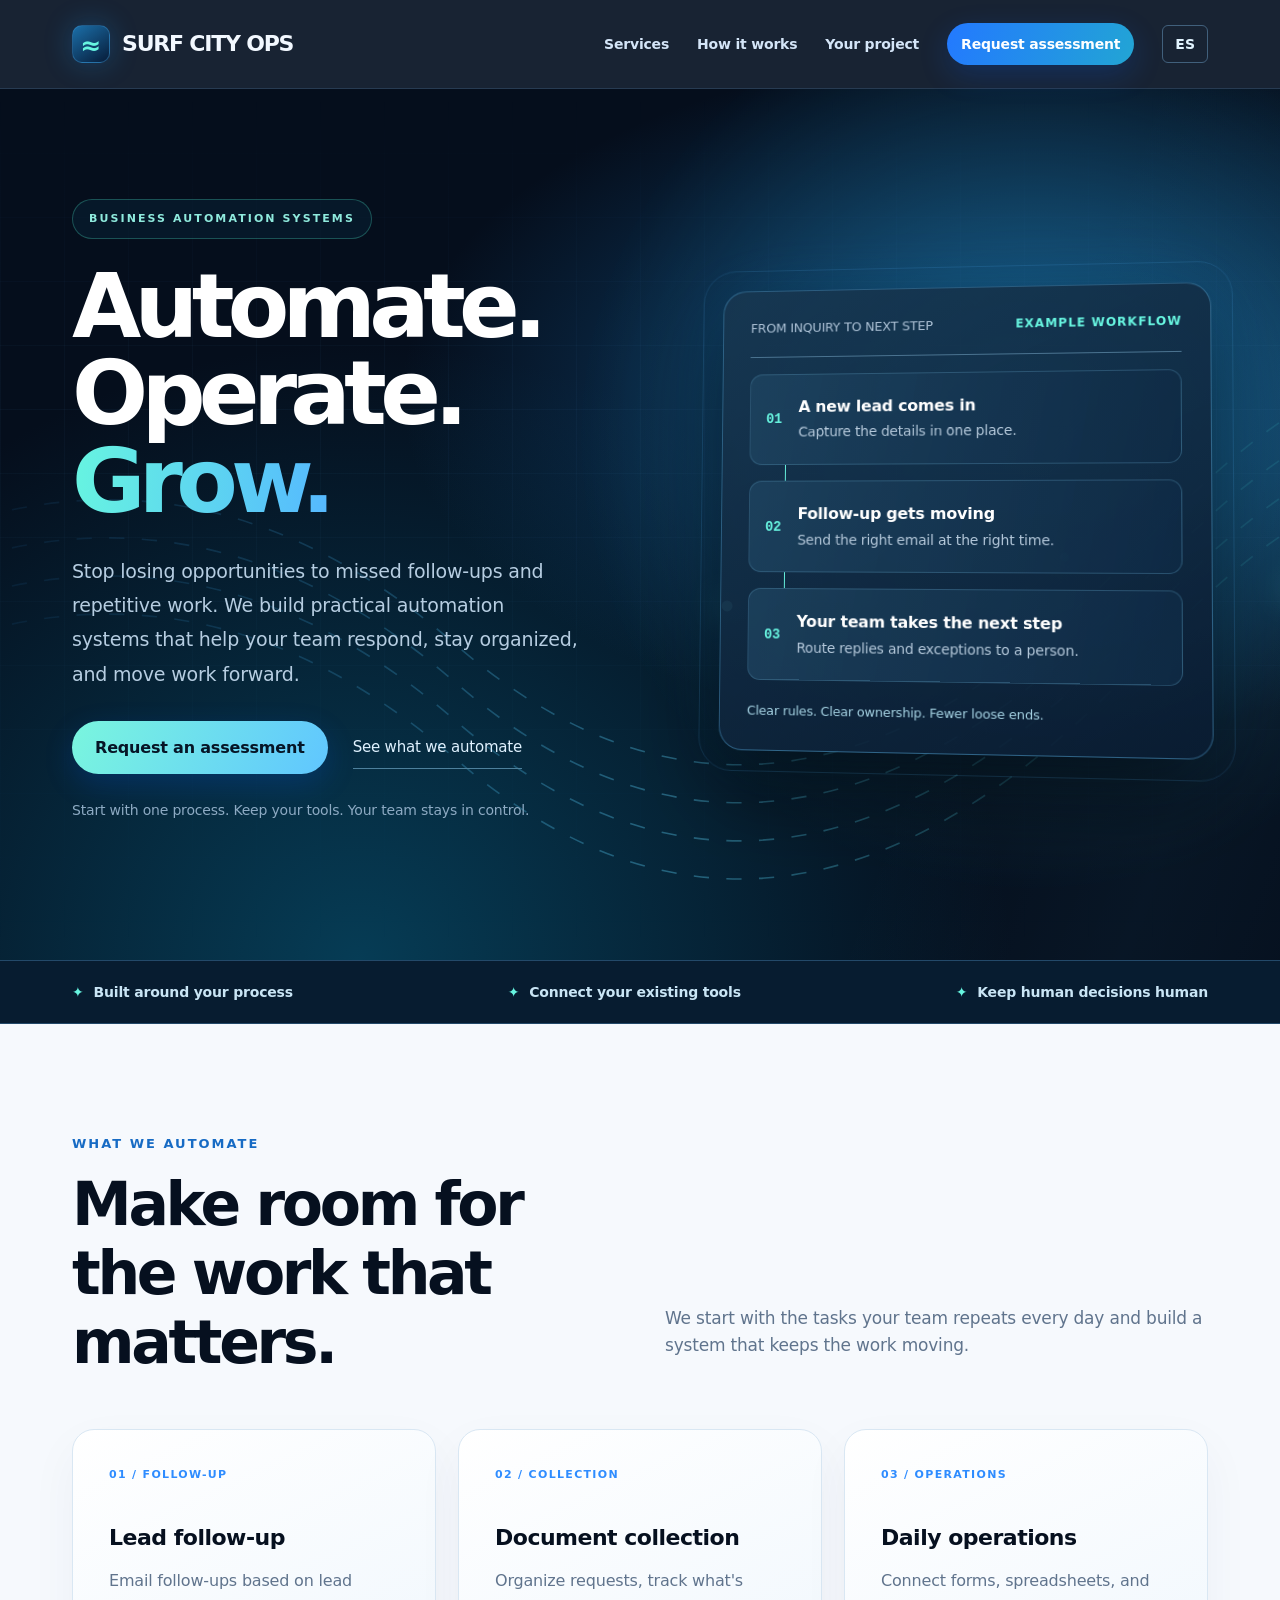
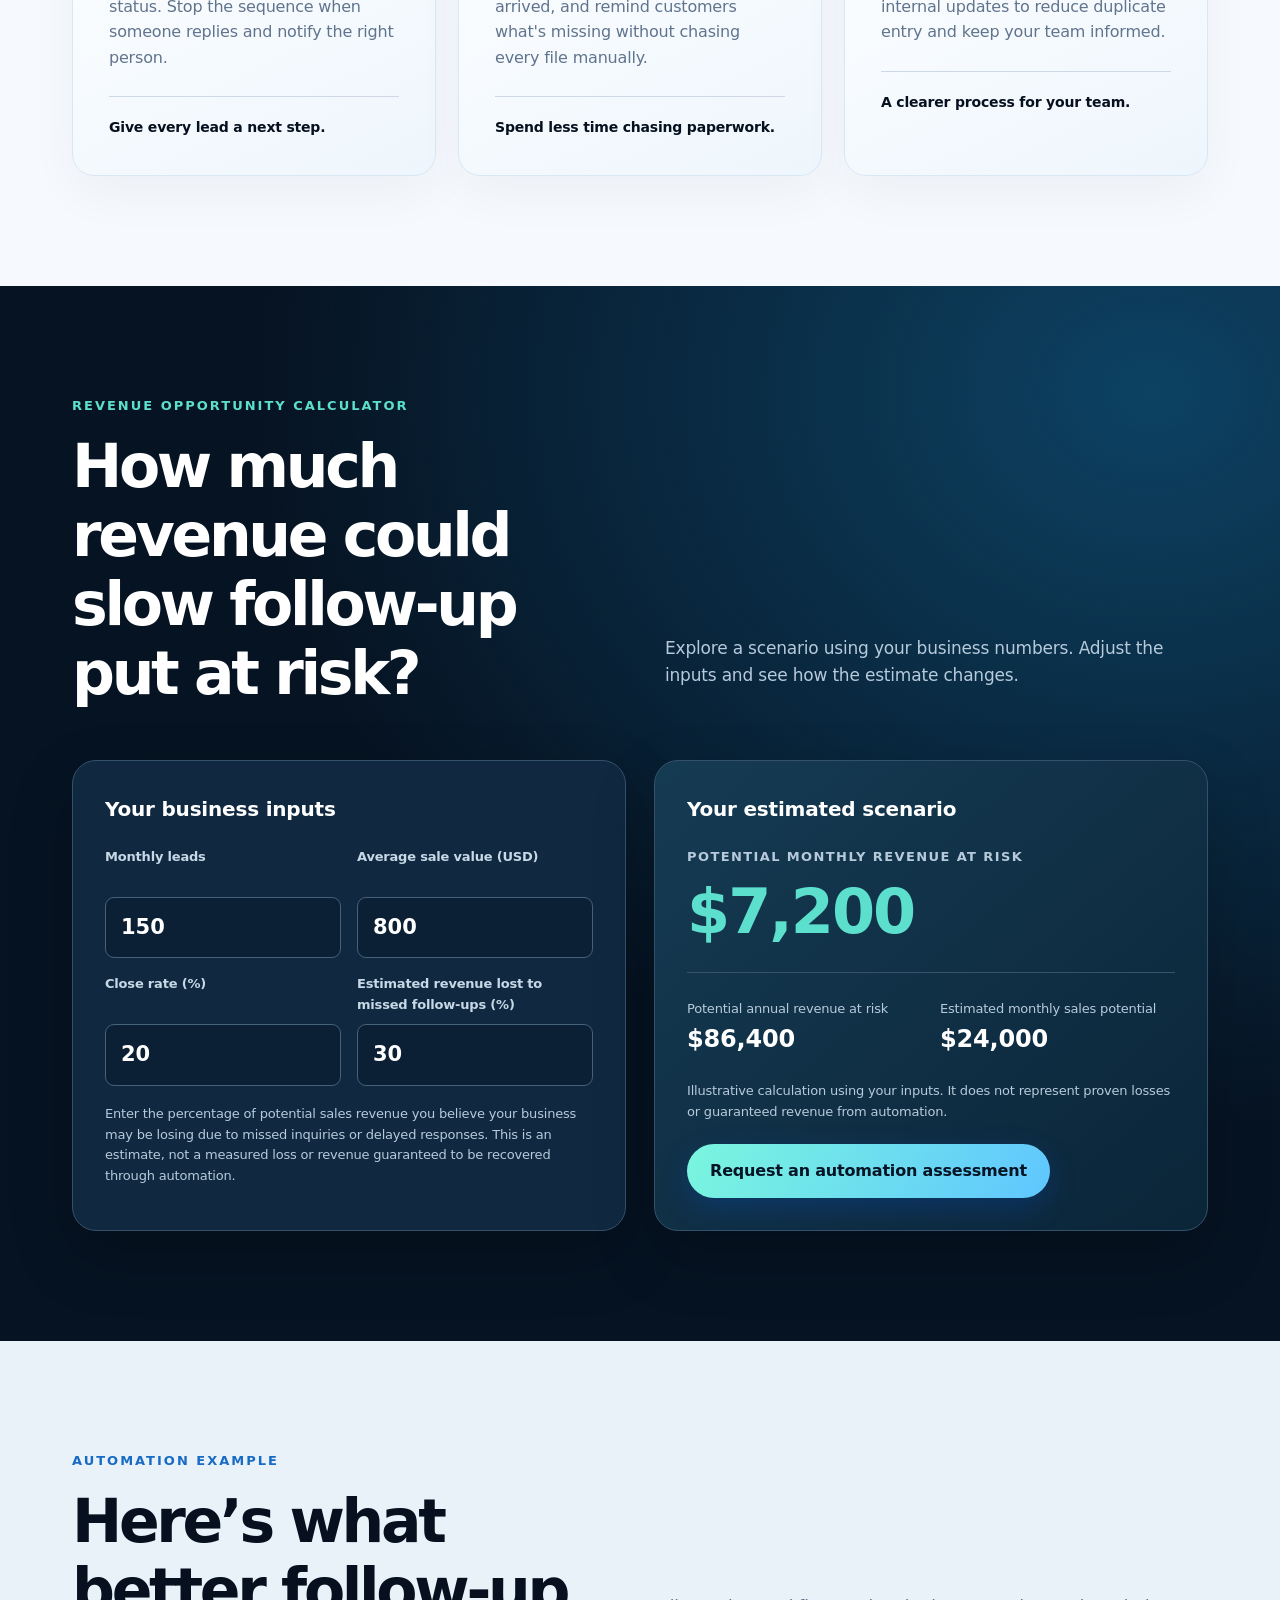
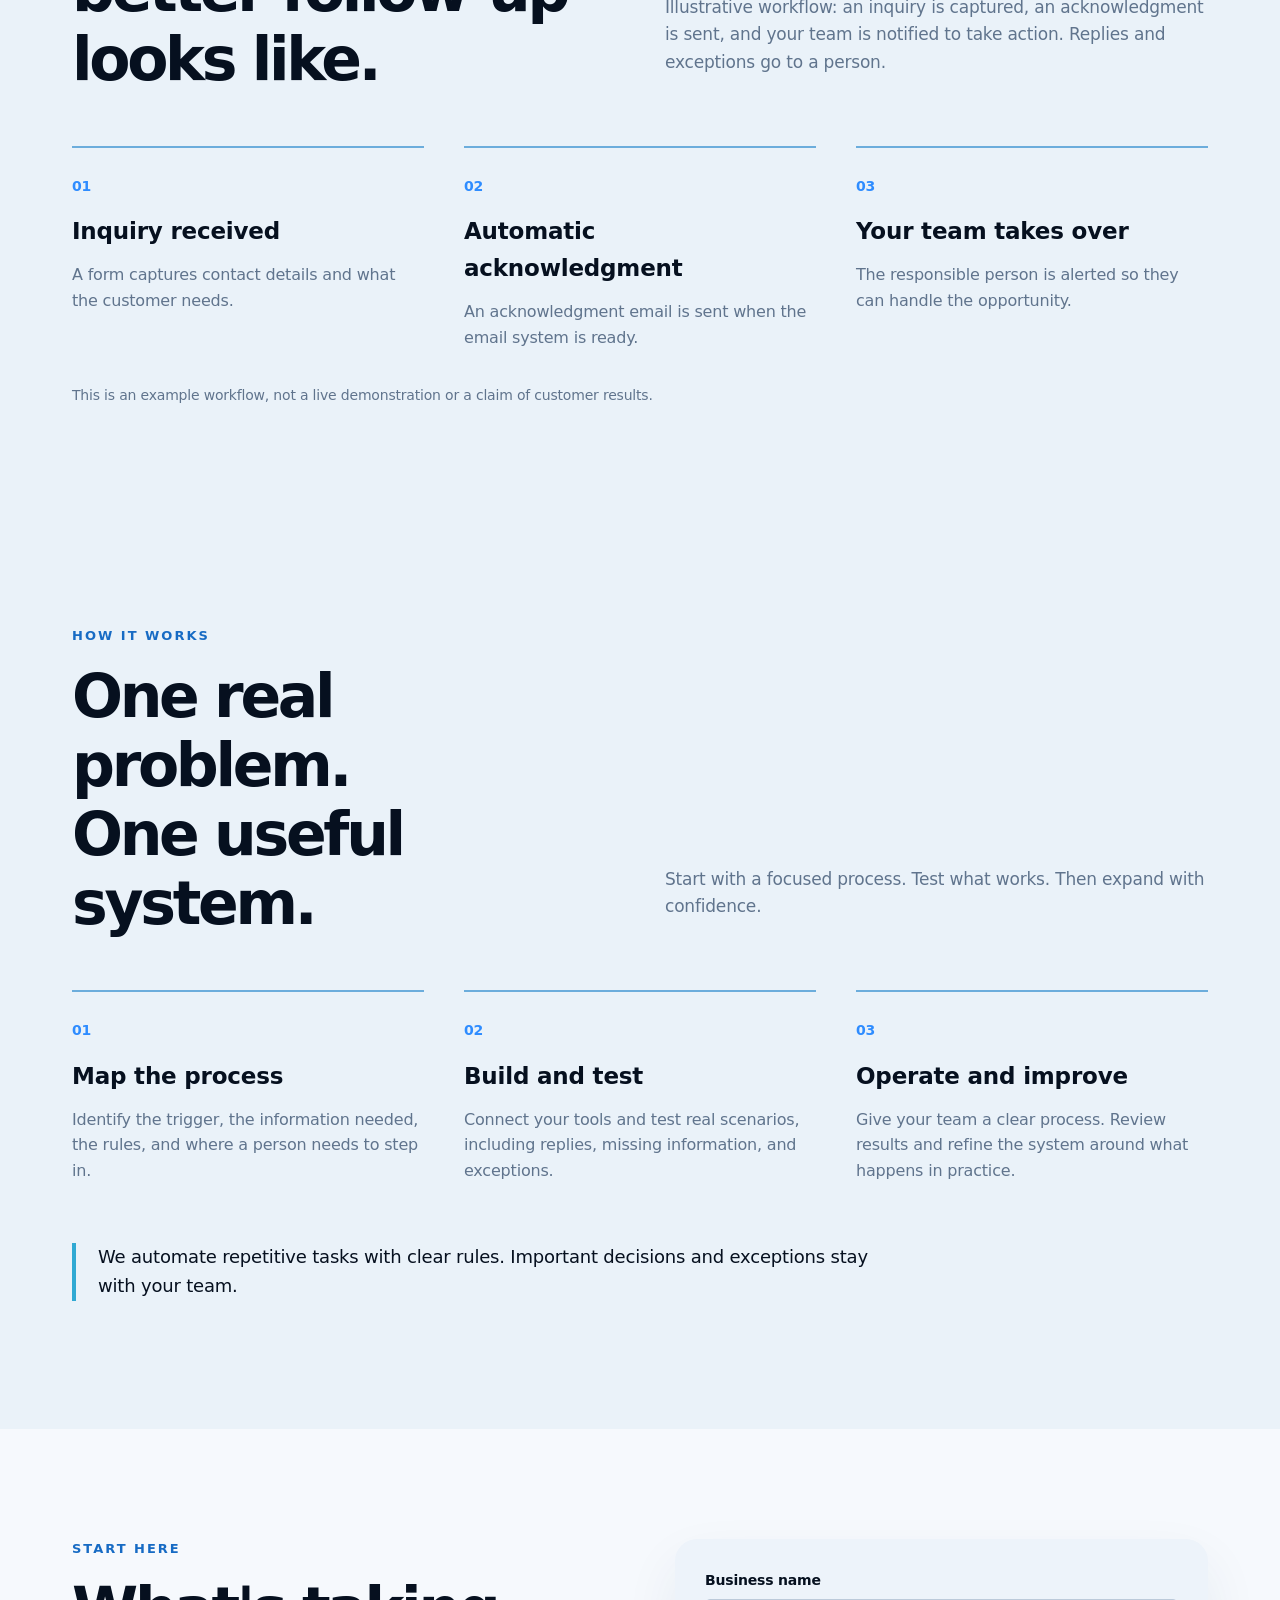
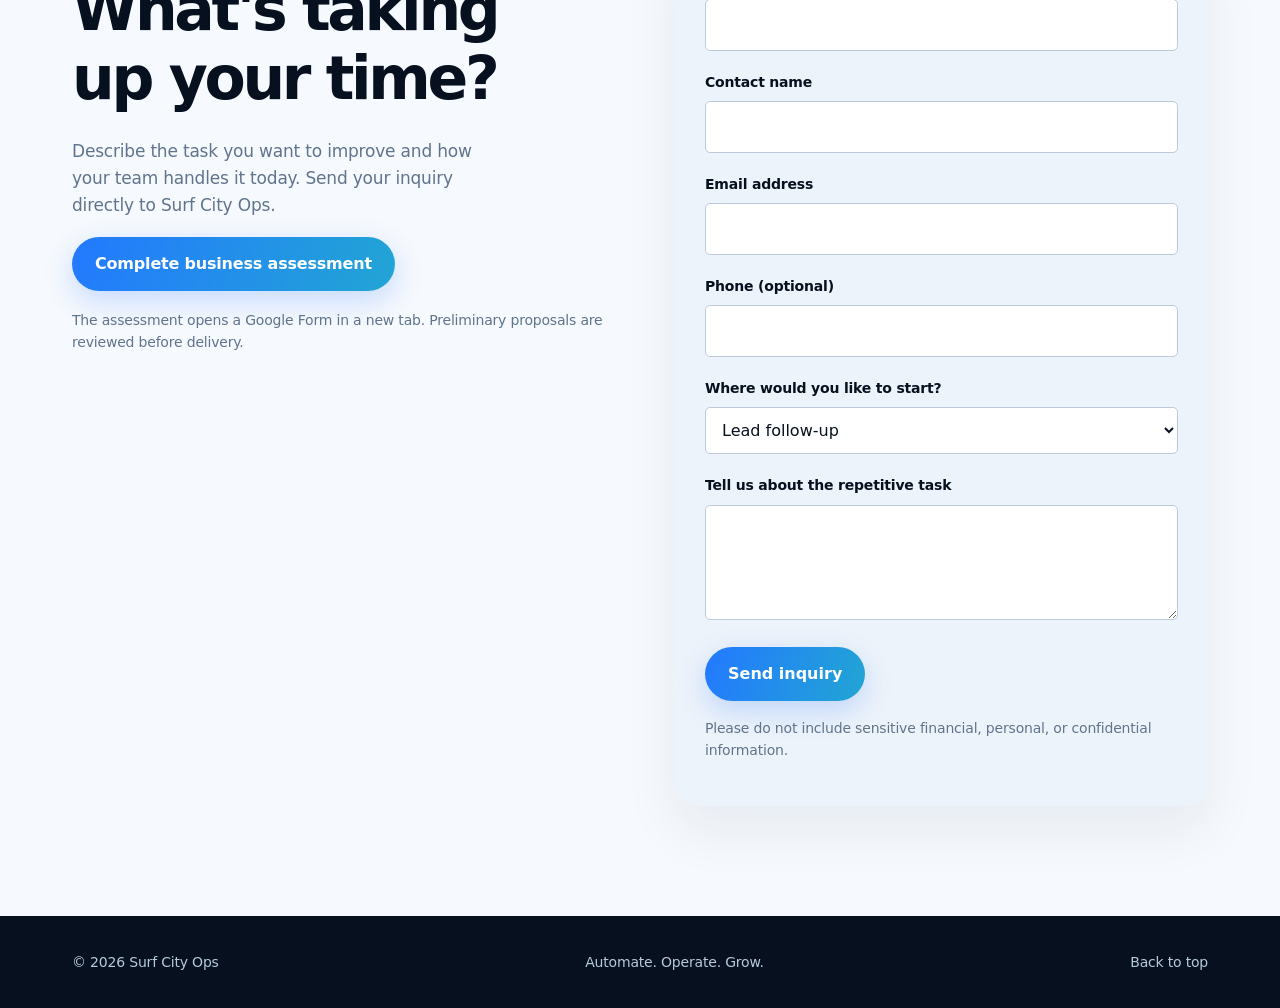
==== commit 71208ff3: "Add cinematic animated ocean hero with accessible reduced-motion fallback" ====
--- a/index.html
+++ b/index.html
@@ -75,13 +75,16 @@
 @media(max-width:500px){h1{font-size:clamp(48px,14vw,68px)}.wrap{padding:0 20px}.brand{font-size:16px}.mark{width:34px;height:34px}.nav-cta{font-size:11px!important}.flow{padding:18px}.strip .wrap{display:grid;gap:10px}}
 @media(prefers-reduced-motion:reduce){.hero:before{animation:none}.button,.nav-cta,.card,.flow-step{transition:none}}
 
+
+/* Lightweight cinematic hero motion: no third-party video, no bandwidth penalty */
+.ocean-motion{position:absolute;inset:0;z-index:-1;overflow:hidden;pointer-events:none;opacity:.7}.ocean-motion svg{width:100%;height:100%;min-height:620px}.ocean-path{stroke-dasharray:14 16;animation:waveTravel 28s linear infinite, waveBreathe 8s ease-in-out infinite alternate}.ocean-path.b{animation-delay:-4s,-2s}.ocean-path.c{animation-delay:-9s,-4s}.ocean-path.d{animation-delay:-13s,-6s}.ocean-pulse{filter:drop-shadow(0 0 14px #59f5ff);animation:pulseLight 4s ease-in-out infinite}.ocean-pulse.p2{animation-delay:1.3s}.ocean-pulse.p3{animation-delay:2.5s}@keyframes waveTravel{to{stroke-dashoffset:-480}}@keyframes waveBreathe{to{opacity:.28;transform:translateY(15px)}}@keyframes pulseLight{50%{opacity:.2;transform:scale(.6)}}.hero-grid{position:relative;z-index:1}@media(prefers-reduced-motion:reduce){.ocean-path,.ocean-pulse{animation:none}}
 </style>
 </head>
 <body>
 <a class="skip" href="#main" data-es="Ir al contenido">Skip to content</a>
 <header><div class="wrap nav"><a class="brand" href="#" aria-label="Surf City Ops home"><span class="mark" aria-hidden="true">≈</span>SURF CITY OPS</a><nav class="links" aria-label="Main navigation"><a href="#services" data-es="Servicios">Services</a><a href="#process" data-es="Cómo funciona">How it works</a><a href="#start" data-es="Tu proyecto">Your project</a><a class="nav-cta" href="https://docs.google.com/forms/d/e/1FAIpQLSewjGlySSHzWJJlg8xLWE89y1LJM-uCbJaw9V3Ccs_qSNcy6Q/viewform" target="_blank" rel="noopener noreferrer" data-es="Solicitar evaluación">Request assessment</a><button class="lang" id="language" aria-label="Cambiar a español">ES</button></nav></div></header>
 <main id="main">
-<div class="hero"><div class="wrap hero-grid"><div><p class="eyebrow" data-es="Sistemas de automatización empresarial">Business automation systems</p><h1>Automate.<br>Operate.<br><span>Grow.</span></h1><p class="intro" data-es="Deja de perder oportunidades por falta de seguimiento y tareas repetitivas. Creamos sistemas prácticos que ayudan a tu equipo a responder, organizarse y avanzar.">Stop losing opportunities to missed follow-ups and repetitive work. We build practical automation systems that help your team respond, stay organized, and move work forward.</p><div class="actions"><a class="button light" href="https://docs.google.com/forms/d/e/1FAIpQLSewjGlySSHzWJJlg8xLWE89y1LJM-uCbJaw9V3Ccs_qSNcy6Q/viewform" target="_blank" rel="noopener noreferrer" data-es="Solicitar evaluación gratuita">Request an assessment</a><a class="text-link" href="#services" data-es="Qué podemos automatizar">See what we automate</a></div><p class="hero-note" data-es="Empieza con un proceso. Conserva tus herramientas. Tu equipo mantiene el control.">Start with one process. Keep your tools. Your team stays in control.</p></div>
+<div class="hero"><div class="ocean-motion" aria-hidden="true"><svg viewBox="0 0 1440 800" preserveAspectRatio="xMidYMid slice" xmlns="http://www.w3.org/2000/svg"><defs><linearGradient id="waveGrad" x1="0" y1="0" x2="1" y2="0"><stop offset="0" stop-color="#1764b6" stop-opacity="0"/><stop offset=".5" stop-color="#5fd8ff" stop-opacity=".5"/><stop offset="1" stop-color="#3bf1da" stop-opacity="0"/></linearGradient><radialGradient id="glow"><stop stop-color="#37caff" stop-opacity=".4"/><stop offset="1" stop-color="#37caff" stop-opacity="0"/></radialGradient></defs><circle cx="1080" cy="320" r="420" fill="url(#glow)"/><g fill="none" stroke="url(#waveGrad)" stroke-width="1.5"><path class="ocean-path a" d="M-100 500 Q250 250 550 510 T1180 420 T1600 470"/><path class="ocean-path b" d="M-100 535 Q250 285 550 545 T1180 455 T1600 505"/><path class="ocean-path c" d="M-100 570 Q250 320 550 580 T1180 490 T1600 540"/><path class="ocean-path d" d="M-100 605 Q250 355 550 615 T1180 525 T1600 575"/></g><g fill="#70e5f5"><circle class="ocean-pulse p1" cx="800" cy="475" r="5"/><circle class="ocean-pulse p2" cx="1110" cy="430" r="4"/><circle class="ocean-pulse p3" cx="1320" cy="460" r="6"/></g></svg></div><div class="wrap hero-grid"><div><p class="eyebrow" data-es="Sistemas de automatización empresarial">Business automation systems</p><h1>Automate.<br>Operate.<br><span>Grow.</span></h1><p class="intro" data-es="Deja de perder oportunidades por falta de seguimiento y tareas repetitivas. Creamos sistemas prácticos que ayudan a tu equipo a responder, organizarse y avanzar.">Stop losing opportunities to missed follow-ups and repetitive work. We build practical automation systems that help your team respond, stay organized, and move work forward.</p><div class="actions"><a class="button light" href="https://docs.google.com/forms/d/e/1FAIpQLSewjGlySSHzWJJlg8xLWE89y1LJM-uCbJaw9V3Ccs_qSNcy6Q/viewform" target="_blank" rel="noopener noreferrer" data-es="Solicitar evaluación gratuita">Request an assessment</a><a class="text-link" href="#services" data-es="Qué podemos automatizar">See what we automate</a></div><p class="hero-note" data-es="Empieza con un proceso. Conserva tus herramientas. Tu equipo mantiene el control.">Start with one process. Keep your tools. Your team stays in control.</p></div>
 <div class="flow" aria-label="Example lead follow-up workflow"><div class="flow-head"><span data-es="DEL CONTACTO AL SIGUIENTE PASO">FROM INQUIRY TO NEXT STEP</span><strong data-es="Ejemplo de flujo">Example workflow</strong></div><div class="flow-step"><span class="number">01</span><div><b data-es="Llega un nuevo prospecto">A new lead comes in</b><small data-es="Captura los detalles en un solo lugar.">Capture the details in one place.</small></div></div><div class="flow-line"></div><div class="flow-step"><span class="number">02</span><div><b data-es="El seguimiento entra en acción">Follow-up gets moving</b><small data-es="Envía el correo correcto en el momento correcto.">Send the right email at the right time.</small></div></div><div class="flow-line"></div><div class="flow-step"><span class="number">03</span><div><b data-es="Tu equipo toma el siguiente paso">Your team takes the next step</b><small data-es="Deriva respuestas y excepciones a una persona.">Route replies and exceptions to a person.</small></div></div><div class="flow-foot" data-es="Reglas claras. Responsabilidades claras. Menos pendientes.">Clear rules. Clear ownership. Fewer loose ends.</div></div></div></div>
 <div class="strip"><div class="wrap"><span data-es="Diseñado alrededor de tu proceso">Built around your process</span><span data-es="Conecta tus herramientas actuales">Connect your existing tools</span><span data-es="Mantén las decisiones humanas">Keep human decisions human</span></div></div>
 <section id="services"><div class="wrap"><div class="section-top"><div><div class="label" data-es="Qué automatizamos">What we automate</div><h2 data-es="Haz espacio para<br>el trabajo que importa.">Make room for<br>the work that matters.</h2></div><p class="muted" data-es="Comenzamos con las tareas que tu equipo repite cada día y construimos un sistema que mantiene el trabajo en movimiento.">We start with the tasks your team repeats every day and build a system that keeps the work moving.</p></div><div class="cards"><article class="card"><div class="index">01 / FOLLOW-UP</div><h3 data-es="Seguimiento de prospectos">Lead follow-up</h3><p data-es="Correos de seguimiento basados en el estado del prospecto. Detén la secuencia cuando responda y avisa a la persona correcta.">Email follow-ups based on lead status. Stop the sequence when someone replies and notify the right person.</p><p class="outcome" data-es="Dale un siguiente paso a cada prospecto.">Give every lead a next step.</p></article><article class="card"><div class="index">02 / COLLECTION</div><h3 data-es="Recopilación de documentos">Document collection</h3><p data-es="Organiza solicitudes, registra lo recibido y recuerda a tus clientes lo que falta, sin perseguir cada archivo manualmente.">Organize requests, track what's arrived, and remind customers what's missing without chasing every file manually.</p><p class="outcome" data-es="Menos tiempo persiguiendo documentos.">Spend less time chasing paperwork.</p></article><article class="card"><div class="index">03 / OPERATIONS</div><h3 data-es="Operaciones diarias">Daily operations</h3><p data-es="Conecta formularios, hojas de cálculo y actualizaciones internas para reducir datos duplicados y mantener a tu equipo informado.">Connect forms, spreadsheets, and internal updates to reduce duplicate entry and keep your team informed.</p><p class="outcome" data-es="Un proceso más claro para tu equipo.">A clearer process for your team.</p></article></div></div></section>
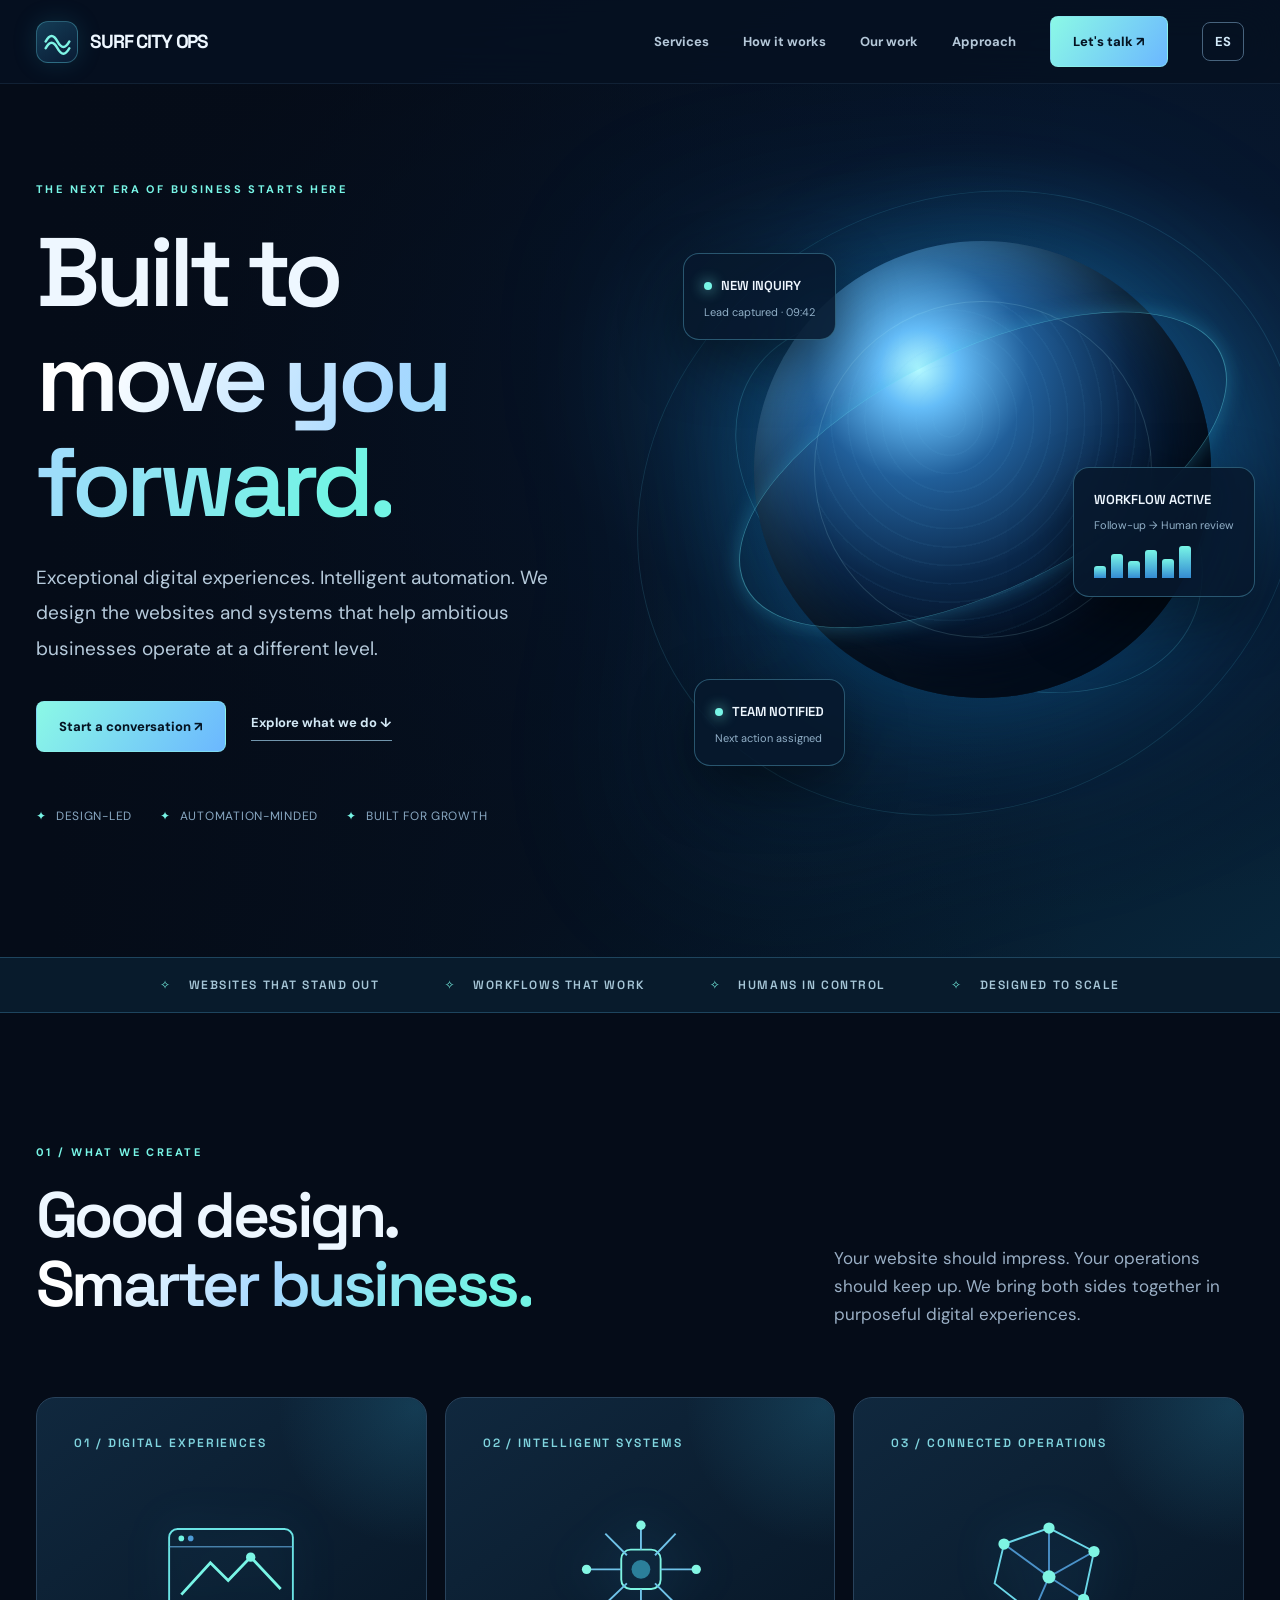
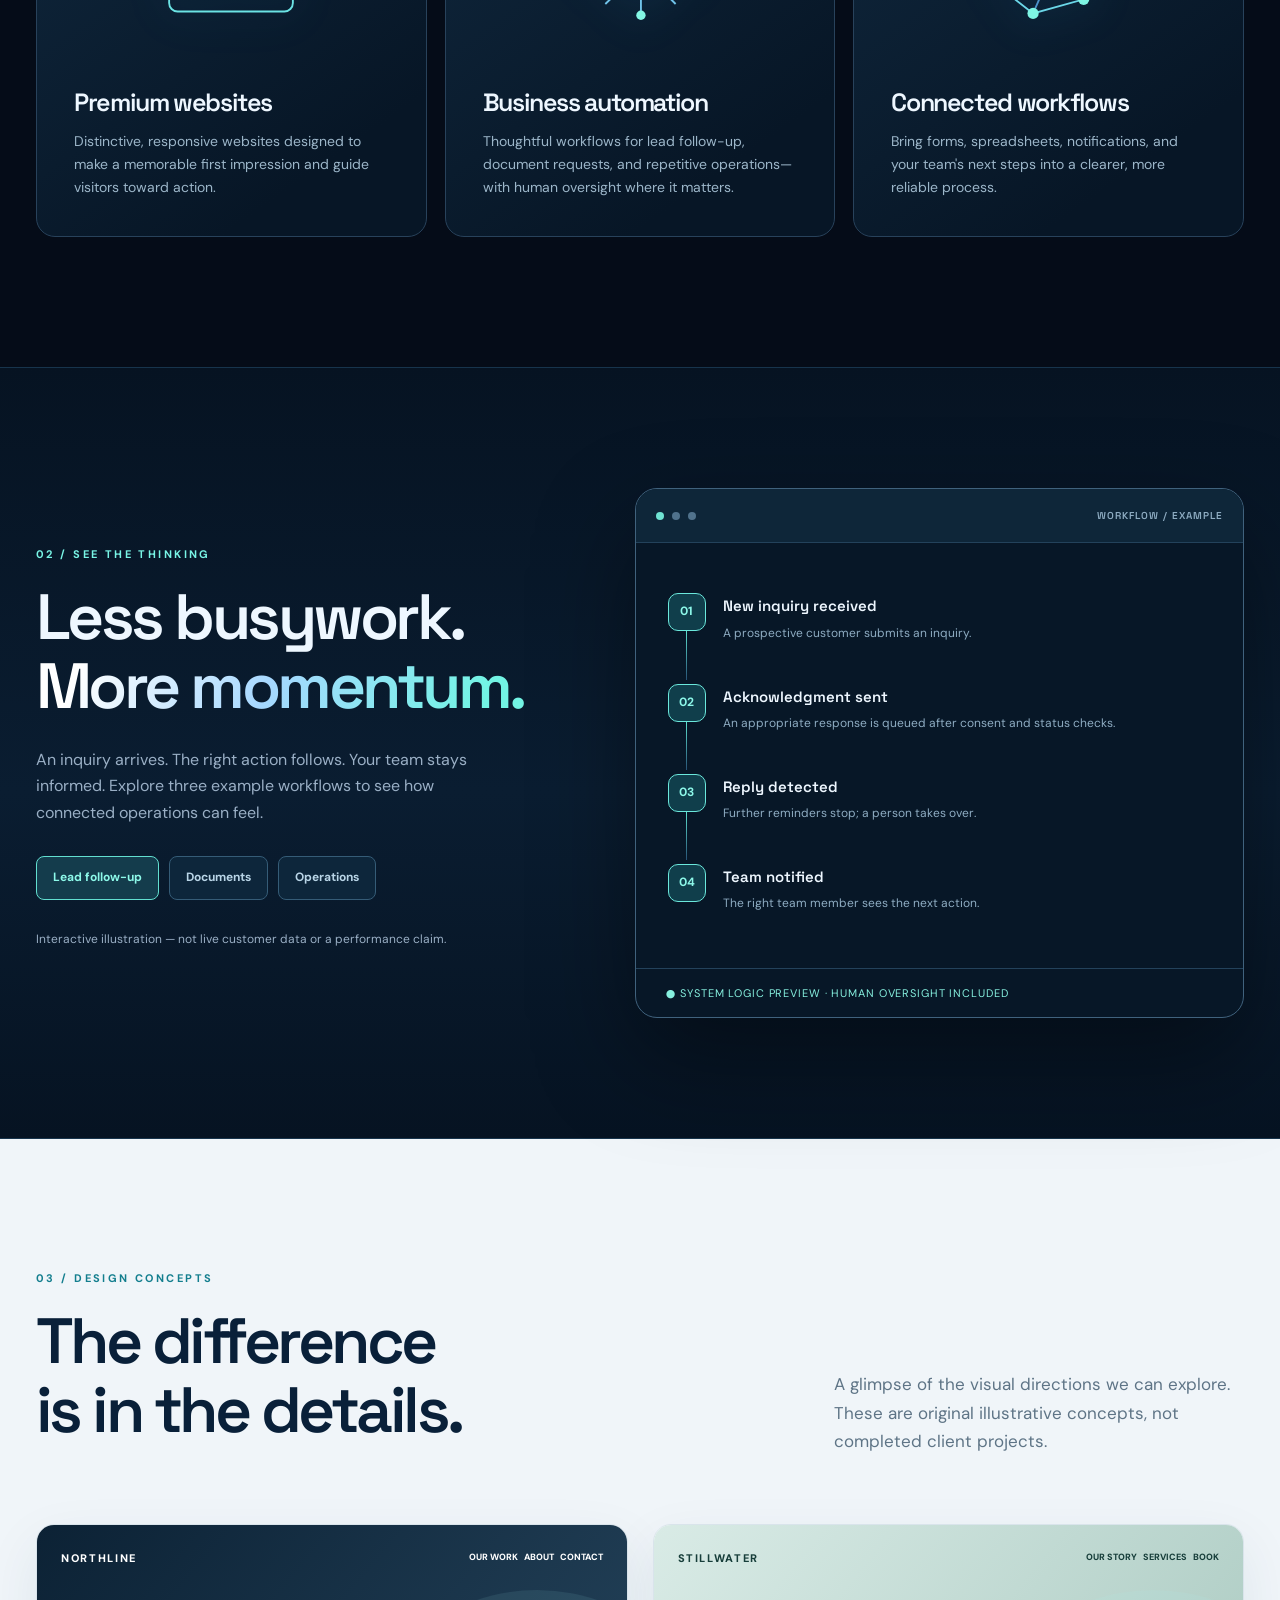
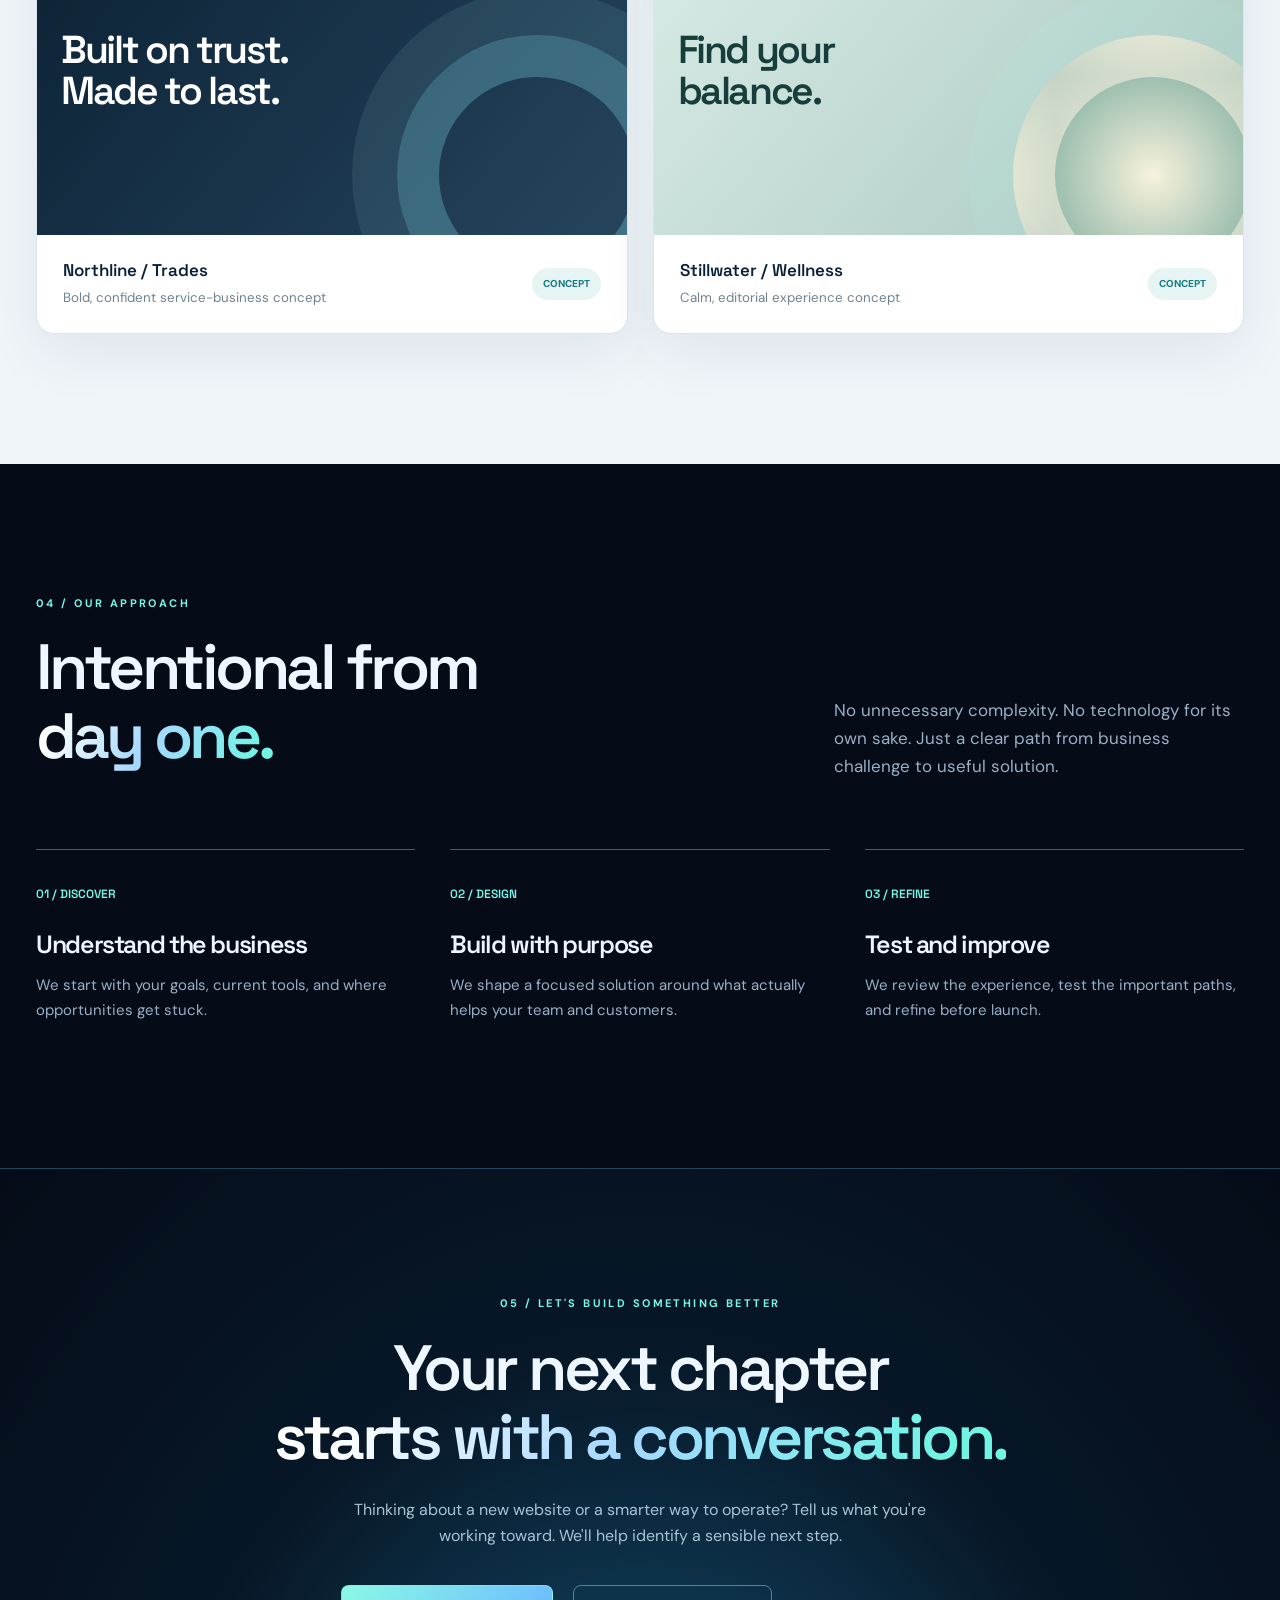
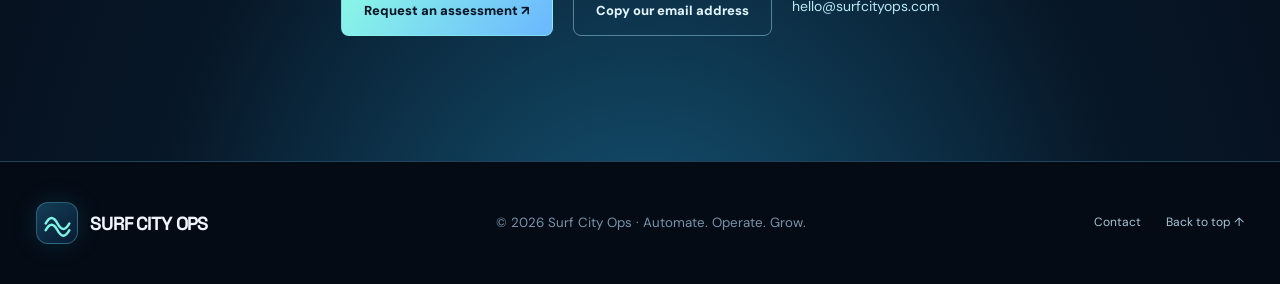
==== commit 08f5c4b6: "Launch approved Ocean Intelligence redesign on Surf City Ops homepage" ====
--- a/index.html
+++ b/index.html
@@ -1,164 +1,86 @@
 <!doctype html>
-<html lang="en">
-<head>
+<html lang="en"><head>
 <meta charset="utf-8"><meta name="viewport" content="width=device-width,initial-scale=1">
-<title>Surf City Ops | Automate. Operate. Grow.</title>
-<meta name="description" content="Practical business automation systems for lead follow-up, document collection, and repetitive work.">
-<meta name="theme-color" content="#071a2c">
+<meta name="robots" content="index,follow">
 <link rel="canonical" href="https://surfcityops.com/">
-<meta property="og:type" content="website"><meta property="og:title" content="Surf City Ops | Practical Business Automation"><meta property="og:description" content="Practical systems for lead follow-up, document collection, and everyday operations."><meta property="og:url" content="https://surfcityops.com/">
-<meta name="twitter:card" content="summary">
-<link rel="icon" href="data:image/svg+xml,%3Csvg xmlns='http://www.w3.org/2000/svg' viewBox='0 0 32 32'%3E%3Crect width='32' height='32' rx='8' fill='%23071a2c'/%3E%3Cpath d='M5 19q5-10 11 0t11 0M5 25q5-10 11 0t11 0' fill='none' stroke='%235ce0cd' stroke-width='3'/%3E%3C/svg%3E">
+<title>Surf City Ops — Intelligent Systems. Extraordinary Experiences.</title>
+<meta name="description" content="Surf City Ops designs remarkable websites and practical business automation systems.">
+<meta name="theme-color" content="#040d1a">
+<link rel="icon" href="data:image/svg+xml,%3Csvg xmlns='http://www.w3.org/2000/svg' viewBox='0 0 64 64'%3E%3Crect width='64' height='64' rx='15' fill='%23061022'/%3E%3Cpath d='M8 38Q22 14 36 38T66 38' fill='none' stroke='%2357e6dd' stroke-width='5'/%3E%3Cpath d='M8 48Q22 24 36 48T66 48' fill='none' stroke='%234ba5ff' stroke-width='4'/%3E%3C/svg%3E">
 <style>
-:root{--ink:#071a2c;--blue:#1259ed;--mint:#5ce0cd;--paper:#f4f7fb;--muted:#566477}*{box-sizing:border-box}html{scroll-behavior:smooth;scroll-padding-top:90px}body{margin:0;color:var(--ink);font-family:Arial,Helvetica,sans-serif;line-height:1.6}a{color:inherit;text-decoration:none}button,input,select,textarea{font:inherit}button,a,input,textarea,select{touch-action:manipulation}a:focus-visible,button:focus-visible,input:focus-visible,textarea:focus-visible,select:focus-visible{outline:3px solid #168e7d;outline-offset:5px}.wrap{max-width:1200px;margin:auto;padding:0 32px}header{position:sticky;top:0;z-index:10;background:#fff;border-bottom:1px solid #dfe6ef}.nav{min-height:88px;display:flex;align-items:center;justify-content:space-between;gap:25px}.nav-cta{background:var(--blue);color:#fff;border-radius:6px;padding:10px 14px}.brand{font-weight:800;font-size:22px;letter-spacing:-1px;display:flex;align-items:center;gap:12px}.mark{background:var(--ink);color:var(--mint);width:38px;height:38px;display:grid;place-items:center;border-radius:10px;font-size:25px;letter-spacing:-4px;padding-right:4px}.links{display:flex;align-items:center;gap:28px;font-size:14px;font-weight:bold}.lang{background:transparent;border:1px solid #c4cedb;border-radius:6px;padding:7px 12px;cursor:pointer}.button{display:inline-block;border:0;border-radius:6px;padding:14px 23px;background:var(--blue);color:white;font-weight:bold;cursor:pointer}.button.light{background:var(--mint);color:var(--ink)}.hero{background:var(--ink);color:white;overflow:hidden}.hero-grid{display:grid;grid-template-columns:1.15fr 1fr;gap:60px;align-items:center;padding-top:90px;padding-bottom:90px}.eyebrow{text-transform:uppercase;letter-spacing:2px;font-size:13px;font-weight:bold;color:var(--mint);margin:0 0 24px}h1{font-size:clamp(48px,6.8vw,86px);line-height:1.04;letter-spacing:-4px;margin:0 0 28px}h1 span{color:var(--mint)}.intro{font-size:19px;max-width:510px;color:#bdcede;margin-bottom:30px}.actions{display:flex;gap:25px;align-items:center;flex-wrap:wrap}.text-link{font-size:15px;border-bottom:1px solid #74889e;padding:9px 0}.hero-note{font-size:14px;color:#90a8c0;margin-top:25px}.flow{border:1px solid #38536f;background:#102940;border-radius:14px;padding:26px;transform:rotate(-2deg);box-shadow:20px 24px 0 #0a2136}.flow-head{display:flex;justify-content:space-between;gap:14px;font-size:13px;color:#aec3d7;border-bottom:1px solid #38536f;padding-bottom:18px}.flow-head strong{color:var(--mint);text-transform:uppercase;font-size:12px;letter-spacing:1px}.flow-step{padding:20px 16px;border:1px solid #38536f;border-radius:8px;margin-top:17px;display:flex;gap:17px;align-items:center;background:#16344e}.number{font:700 14px monospace;color:var(--mint)}.flow-step b{display:block;font-size:16px}.flow-step small{font-size:14px;color:#b5c9db}.flow-line{height:16px;width:1px;background:var(--mint);margin:0 0 -17px 37px}.flow-foot{font-size:13px;color:#aec3d7;padding-top:21px}.strip{background:var(--mint);padding:20px 0}.strip .wrap{display:flex;justify-content:space-between;gap:24px;font-weight:bold;font-size:14px}section{padding:88px 0}.section-top{display:grid;grid-template-columns:1fr 1fr;gap:50px;align-items:end;margin-bottom:42px}.label{color:var(--blue);font-size:13px;letter-spacing:2px;text-transform:uppercase;font-weight:bold;margin-bottom:15px}h2{font-size:clamp(32px,4vw,48px);letter-spacing:-1.8px;line-height:1.15;margin:0}p{margin:0 0 18px}.muted{color:var(--muted);font-size:17px}.cards{display:grid;grid-template-columns:repeat(3,1fr);gap:22px}.card{background:var(--paper);border:1px solid #e0e7f0;border-radius:10px;padding:30px}.card .index{font-size:14px;color:var(--blue);font-weight:bold;margin-bottom:40px}.card h3{font-size:22px;letter-spacing:-.5px;line-height:1.25;margin:0 0 17px}.card p{font-size:16px;color:var(--muted)}.card .outcome{border-top:1px solid #cfd9e6;margin:26px 0 0;padding-top:19px;color:var(--ink);font-weight:bold;font-size:14px}.process{background:var(--paper)}.steps{display:grid;grid-template-columns:repeat(3,1fr);gap:40px}.step{border-top:2px solid #bfcede;padding-top:25px}.step b{color:var(--blue);font-size:14px}.step h3{font-size:23px;margin:15px 0 12px}.step p{color:var(--muted)}.principle{margin-top:42px;border-left:4px solid var(--blue);padding-left:22px;max-width:800px;font-size:18px}.contact-grid{display:grid;grid-template-columns:1fr 1fr;gap:70px}.contact h2{margin-bottom:25px}.contact .muted{max-width:420px}form{background:var(--paper);border-radius:10px;padding:30px}label{display:block;font-size:14px;font-weight:bold;margin-bottom:8px}input,select,textarea{width:100%;padding:12px;border:1px solid #bccada;background:#fff;border-radius:5px;color:var(--ink);margin-bottom:20px}textarea{min-height:115px;resize:vertical}.form-note{font-size:14px;color:var(--muted);margin-top:16px;margin-bottom:0}.status{font-size:14px;margin-top:14px;color:#126c5f}footer{background:var(--ink);color:#b7cadb;padding:35px 0;font-size:14px}.footer-row{display:flex;justify-content:space-between;gap:25px}.skip{position:absolute;left:10px;top:-100px;background:#fff;color:var(--ink);padding:10px;z-index:20}.skip:focus{top:10px}@media(max-width:850px){.hero-grid{grid-template-columns:1fr;gap:45px;padding-top:60px;padding-bottom:65px}.flow{transform:none;max-width:540px}.section-top,.contact-grid{grid-template-columns:1fr;gap:25px}.cards,.steps{grid-template-columns:1fr}.card .index{margin-bottom:20px}.links>a:not(.nav-cta){display:none}.links .nav-cta{padding:8px 10px;font-size:12px}.strip .wrap{flex-wrap:wrap}.wrap{padding:0 22px}section{padding:60px 0}h1{letter-spacing:-2px}.footer-row{flex-direction:column;gap:10px}.brand{font-size:19px}.nav{min-height:75px}.contact-grid{gap:30px}}@media(prefers-reduced-motion:reduce){html{scroll-behavior:auto}}
+@import url('https://fonts.googleapis.com/css2?family=DM+Sans:wght@400;500;600;700&family=Space+Grotesk:wght@400;500;600;700&display=swap');
+:root{--bg:#050c18;--panel:#0b1a2c;--cyan:#78f5e6;--sky:#5ba9ff;--text:#eef7ff;--soft:#9aafc5;--line:#23405b;--font:'Space Grotesk',system-ui,sans-serif}
+*{box-sizing:border-box}html{scroll-behavior:smooth}body{margin:0;background:var(--bg);color:var(--text);font:16px/1.65 'DM Sans',system-ui,sans-serif;overflow-x:hidden}button,a{font:inherit}a{color:inherit;text-decoration:none}button{cursor:pointer}button:focus-visible,a:focus-visible,input:focus-visible{outline:3px solid var(--cyan);outline-offset:4px}::selection{background:#2f9f9a;color:#fff}.container{width:min(1320px,calc(100% - 72px));margin:auto}.eyebrow{font-size:11px;font-weight:700;letter-spacing:.22em;text-transform:uppercase;color:var(--cyan)}h1,h2,h3,p{margin-top:0}h1,h2,h3{font-family:var(--font);line-height:1.08;letter-spacing:-.055em}h1{font-size:clamp(60px,7.6vw,126px);font-weight:600;margin:22px 0 25px}h2{font-size:clamp(42px,5vw,80px);font-weight:600;margin:20px 0 26px}h3{font-size:25px;font-weight:600}.muted{color:var(--soft)}.gradient{background:linear-gradient(115deg,#fff 10%,#a6d8ff 48%,#72f4e4 90%);background-clip:text;-webkit-background-clip:text;color:transparent}
+.nav{position:fixed;z-index:30;top:0;left:0;right:0;background:#061121d9;border-bottom:1px solid #527ca329;backdrop-filter:blur(20px)}.nav-inner{height:83px;display:flex;align-items:center;justify-content:space-between;gap:24px}.logo{display:flex;align-items:center;gap:12px;font:700 19px var(--font);letter-spacing:-.06em}.logo-icon{width:42px;height:42px;border:1px solid #5ecbdb5c;border-radius:12px;background:linear-gradient(145deg,#143d56,#091b34);display:grid;place-items:center;box-shadow:0 0 25px #31a8c92b}.logo-icon svg{width:27px}.nav-links{display:flex;align-items:center;gap:34px;font-size:13px;font-weight:700}.nav-links a:not(.nav-cta){color:#b5c8d9;transition:color .2s}.nav-links a:hover{color:var(--cyan)}.nav-cta,.btn{border:1px solid #8deeea85;background:linear-gradient(125deg,#8bf9e6,#6bb7ff);color:#051322;border-radius:8px;padding:14px 22px;font-size:13px;font-weight:800;display:inline-flex;align-items:center;justify-content:center;gap:12px;transition:transform .2s,box-shadow .2s}.nav-cta:hover,.btn:hover{transform:translateY(-3px);box-shadow:0 15px 45px #36bded3c}.lang{background:transparent;border:1px solid #47637d;color:#d2e9f9;padding:8px 12px;border-radius:8px;font-weight:700}.menu{display:none;color:#fff;background:transparent;border:1px solid #48627b;padding:7px 12px;border-radius:8px}
+.hero{position:relative;min-height:920px;display:flex;align-items:center;overflow:hidden;padding:180px 0 130px;background:radial-gradient(ellipse at 77% 42%,#12416a 0%,#07172e 32%,transparent 65%),linear-gradient(145deg,#050b17,#061527 70%,#08263b)}.hero:after{content:'';position:absolute;inset:0;background:linear-gradient(90deg,#050c18 4%,transparent 85%);pointer-events:none}.hero-grid{display:grid;grid-template-columns:1.07fr .93fr;gap:25px;align-items:center;position:relative;z-index:2}.hero-copy{position:relative;z-index:5}.hero-lede{max-width:570px;font-size:19px;line-height:1.85;color:#b6cadb}.hero-actions{display:flex;align-items:center;gap:25px;flex-wrap:wrap;margin-top:35px}.text-link{color:#d3e8f5;font-weight:700;font-size:13px;border-bottom:1px solid #7296ad;padding-bottom:6px}.hero-foot{display:flex;gap:28px;margin-top:55px;font-size:12px;color:#89a8c2;letter-spacing:.06em}.hero-foot span:before{content:'✦';color:var(--cyan);margin-right:9px}
+.orbit-scene{height:610px;position:relative;perspective:900px;filter:drop-shadow(0 30px 100px #16a8f03a)}.orb{position:absolute;left:11%;top:7%;width:83%;aspect-ratio:1;border-radius:50%;background:radial-gradient(circle at 36% 28%,#b5faff 0%,#65bdf8 9%,#215f9a 25%,#0b294c 48%,#030e20 69%);box-shadow:inset -30px -40px 70px #020b18,inset 16px 18px 55px #9ffcff33,0 0 120px #1597f52e;animation:float 8s ease-in-out infinite}.orb:before{content:'';position:absolute;inset:-8%;border:1px solid #67e5f46e;border-radius:50%;transform:rotate(-26deg) scaleY(.45);box-shadow:0 0 30px #3abfe84d}.orb:after{content:'';position:absolute;inset:13%;border-radius:50%;border:1px solid #b6f8ff26;background:repeating-radial-gradient(ellipse at 40% 35%,transparent 0 15px,#70c9f60e 16px 17px)}.ring{position:absolute;inset:4%;border:1px solid #57cbe33d;border-radius:50%;transform:rotate(30deg) scaleY(.58);animation:ring 17s linear infinite}.ring.two{inset:-12%;border-color:#57cbe326;transform:rotate(-30deg) scaleY(.8);animation-duration:24s}.float-card{position:absolute;z-index:4;background:#07192ddf;backdrop-filter:blur(20px);border:1px solid #68c8e55c;border-radius:16px;padding:18px 20px;box-shadow:0 22px 60px #0007}.float-card strong{font:600 13px var(--font)}.float-card small{display:block;color:#92b1c9;font-size:11px;margin-top:4px}.float-card .dot{display:inline-block;width:8px;height:8px;border-radius:50%;background:var(--cyan);box-shadow:0 0 14px var(--cyan);margin-right:9px}.fc-one{top:9%;left:-2%;animation:float 7s ease-in-out infinite}.fc-two{right:-2%;top:44%;animation:float 9s ease-in-out -2s infinite}.fc-three{bottom:7%;left:0;animation:float 8s ease-in-out -4s infinite}.mini-bars{display:flex;align-items:end;gap:5px;height:32px;margin-top:12px}.mini-bars i{width:12px;border-radius:3px 3px 0 0;background:linear-gradient(#78f5e6,#348bd3);height:var(--h)}@keyframes float{50%{transform:translateY(-18px)}}@keyframes ring{50%{transform:rotate(210deg) scaleY(.58)}to{transform:rotate(390deg) scaleY(.58)}}
+.ticker{overflow:hidden;background:#081b2c;border-block:1px solid #1e455e;padding:19px 0}.ticker-track{display:flex;gap:65px;white-space:nowrap;justify-content:center;font:600 12px var(--font);letter-spacing:.13em;color:#a6c6d7}.ticker-track span:before{content:'✧';color:var(--cyan);margin-right:17px}
+.section{padding:130px 0}.section-intro{display:flex;align-items:end;justify-content:space-between;gap:60px;margin-bottom:52px}.section-intro p{max-width:410px;color:var(--soft);font-size:17px}.service-grid{display:grid;grid-template-columns:repeat(3,1fr);gap:18px}.service{position:relative;min-height:440px;padding:37px;border:1px solid #28425b;border-radius:19px;background:linear-gradient(145deg,#10283e,#071626 80%);overflow:hidden;display:flex;flex-direction:column;justify-content:space-between;transition:transform .25s,border-color .25s}.service:hover{transform:translateY(-7px);border-color:#61d6e6}.service:after{content:'';position:absolute;width:280px;height:280px;border-radius:50%;right:-130px;top:-130px;background:radial-gradient(circle,#3dc6f32b,transparent 70%)}.service-num{color:#80d5df;font:600 12px var(--font);letter-spacing:.16em}.service-art{height:130px;display:grid;place-items:center}.service-art svg{width:150px;max-height:125px;filter:drop-shadow(0 0 22px #38b8ff50)}.service h3{margin:0 0 14px}.service p{color:#9cb6c9;font-size:14px;margin:0}.service-bottom{position:relative;z-index:2}
+.showcase{padding:120px 0;background:linear-gradient(180deg,#061322,#0a1d31 55%,#061322);border-block:1px solid #17344c}.demo-shell{display:grid;grid-template-columns:1fr 1.1fr;gap:45px;align-items:center}.demo-copy p{color:var(--soft);max-width:480px}.demo-buttons{display:flex;gap:10px;flex-wrap:wrap;margin:30px 0}.demo-btn{border:1px solid #355c77;background:#0d263b;color:#b9d5e7;padding:11px 16px;border-radius:8px;font-size:12px;font-weight:700}.demo-btn[aria-pressed=true]{background:#143c4c;color:#8df9e9;border-color:#62dfd0}.demo-board{border:1px solid #40627d;border-radius:22px;background:#071727;box-shadow:0 40px 100px #0006;overflow:hidden}.demo-top{height:54px;display:flex;align-items:center;gap:8px;padding:0 20px;border-bottom:1px solid #23425b;background:#0e2639}.demo-top i{height:8px;width:8px;border-radius:50%;background:#50728c}.demo-top i:first-child{background:#6fe2d2}.demo-top span{margin-left:auto;color:#8eacc2;font:600 10px var(--font);letter-spacing:.1em}.demo-body{padding:32px}.demo-step{display:flex;gap:17px;align-items:flex-start;position:relative;padding:18px 0}.demo-step:not(:last-child):after{content:'';position:absolute;left:18px;top:54px;bottom:-14px;width:1px;background:linear-gradient(#5fe5d2,#275275)}.step-icon{position:relative;z-index:1;flex:none;width:38px;height:38px;display:grid;place-items:center;border:1px solid #6be8dc;border-radius:10px;background:#103e4b;color:#8df8e9;font-weight:700;font-size:12px}.demo-step b{font:600 15px var(--font)}.demo-step p{font-size:12px;color:#8eacc2;margin:4px 0}.demo-status{border-top:1px solid #23425b;padding:15px 30px;color:#86f0df;font-size:11px;letter-spacing:.08em}
+.portfolio{background:#f0f5f9;color:#092039}.portfolio .eyebrow{color:#137e8e}.portfolio .gradient{background:linear-gradient(110deg,#12669a,#0b8f91);background-clip:text;-webkit-background-clip:text;color:transparent}.portfolio .section-intro p{color:#5e7486}.concept-grid{display:grid;grid-template-columns:1fr 1fr;gap:25px}.concept{background:#fff;border-radius:18px;overflow:hidden;border:1px solid #d9e4eb;box-shadow:0 20px 55px #1a3c5714}.concept-screen{height:310px;padding:24px;position:relative;overflow:hidden}.concept-screen.roof{background:linear-gradient(130deg,#0c2235,#25445c)}.concept-screen.well{background:linear-gradient(130deg,#d9ebe6,#a8c8bf)}.mock-nav{display:flex;justify-content:space-between;align-items:center;font-size:11px;letter-spacing:.15em;font-weight:800}.mock-nav em{font-style:normal;font-size:9px;letter-spacing:0}.mock-title{font:600 39px/1.07 var(--font);letter-spacing:-.06em;max-width:270px;margin-top:62px}.roof .mock-title{color:#fff}.roof .mock-nav{color:#fff}.well .mock-title{color:#173e3a}.well .mock-nav{color:#173e3a}.mock-circle{position:absolute;width:280px;height:280px;border-radius:50%;right:-50px;bottom:-80px;border:42px solid #80d7e94d;box-shadow:0 0 0 45px #a4edee17}.well .mock-circle{background:radial-gradient(circle,#f7f2dc,#79aa9d);border-color:#f7f1df99}.concept-caption{padding:23px 26px;display:flex;justify-content:space-between;align-items:center;gap:15px}.concept-caption b{font:600 17px var(--font)}.concept-caption small{color:#6e8391}.concept-tag{font-size:10px;font-weight:800;color:#187c82;background:#e6f5f3;border-radius:100px;padding:8px 11px;white-space:nowrap}
+.process-grid{display:grid;grid-template-columns:repeat(3,1fr);gap:35px}.process-item{border-top:1px solid #38617d;padding-top:30px}.process-item span{color:var(--cyan);font:600 12px var(--font)}.process-item h3{margin:25px 0 15px}.process-item p{color:var(--soft);font-size:15px}
+.cta{padding:125px 0;background:radial-gradient(ellipse at 50% 130%,#15587a,#071727 55%,#050c18);text-align:center;border-top:1px solid #21455d}.cta h2{max-width:850px;margin:22px auto 25px}.cta p{max-width:580px;margin:0 auto 35px;color:#a9c3d6}.cta-actions{display:flex;justify-content:center;gap:20px;flex-wrap:wrap}.outline{border:1px solid #54849b;background:transparent;color:#e2f5ff}.footer{padding:40px 0;border-top:1px solid #23425b;background:#040b15}.footer-inner{display:flex;align-items:center;justify-content:space-between;gap:20px}.footer small{color:#7893a9}.footer a:hover{color:var(--cyan)}.footer-links{display:flex;gap:25px;font-size:12px;color:#a9c4d6}
+.reveal{opacity:1;transform:none}.reveal.visible{opacity:1;transform:none}
+@media(max-width:1100px){.hero{min-height:800px}.hero-grid{grid-template-columns:1fr 1fr}.orbit-scene{height:490px}.service{padding:26px}.section{padding:100px 0}}
+@media(max-width:800px){.container{width:min(100% - 38px,680px)}.nav-inner{height:72px}.menu{display:block}.nav-links{display:none;position:absolute;top:72px;left:0;right:0;background:#071829;padding:24px;flex-direction:column;align-items:stretch;gap:17px;border-bottom:1px solid #31516b}.nav-links.open{display:flex}.nav-cta{text-align:center}.hero{padding:145px 0 75px;min-height:0}.hero-grid{grid-template-columns:1fr}.hero-copy{order:1}.orbit-scene{order:2;height:430px;max-width:530px;width:100%;margin:auto}.hero-foot{flex-wrap:wrap;gap:12px 25px;margin-top:35px}.section-intro{display:block}.section-intro p{max-width:650px}.service-grid,.process-grid{grid-template-columns:1fr}.service{min-height:320px}.service-art{position:absolute;right:20px;top:30px;opacity:.6}.service-bottom{max-width:460px}.demo-shell,.concept-grid{grid-template-columns:1fr}.showcase{padding:90px 0}.concept-screen{height:300px}.ticker-track{justify-content:flex-start;overflow:auto;padding-left:20px}.footer-inner{flex-direction:column;align-items:flex-start}}
+@media(max-width:480px){h1{font-size:clamp(55px,16vw,76px)}h2{font-size:42px}.hero-lede{font-size:16px}.orbit-scene{height:310px}.float-card{padding:10px 12px}.float-card strong{font-size:10px}.float-card small{font-size:9px}.fc-one{left:0}.fc-two{right:0}.fc-three{bottom:0}.hero-foot{font-size:10px}.section{padding:80px 0}.service{min-height:350px}.concept-screen{height:260px}.mock-title{font-size:32px}.mock-circle{width:200px;height:200px}.demo-body{padding:20px}.cta{padding:90px 0}.preview-ribbon{left:10px;bottom:10px}}
+@media(prefers-reduced-motion:reduce){html{scroll-behavior:auto}.orb,.ring,.float-card{animation:none}.reveal{opacity:1;transform:none;transition:none}.btn,.service{transition:none}}
+.nav-links a:focus-visible,.demo-btn:focus-visible{outline:3px solid #78f5e6;outline-offset:5px}.concept-screen{isolation:isolate}.mock-title,.mock-nav{position:relative;z-index:2}.mock-circle{z-index:0;pointer-events:none}@media(min-width:801px) and (max-width:1150px){.nav-links{gap:17px}.nav-links a{font-size:12px}.logo{font-size:16px}.nav-cta{padding:11px 14px}}@media(max-width:800px){.nav-links{max-height:calc(100dvh - 72px);overflow:auto}.hero-grid{gap:8px}.float-card{max-width:48%}}@media(max-width:360px){.container{width:calc(100% - 28px)}.hero-actions{gap:15px}.float-card{max-width:55%}.fc-two{right:-5px}}@media(prefers-reduced-motion:reduce){.reveal{opacity:1!important;transform:none!important}.orb,.ring,.float-card{animation:none!important}}
+</style></head><body>
+<header class="nav"><div class="container nav-inner"><a class="logo" href="#top" aria-label="Surf City Ops home"><span class="logo-icon"><svg viewBox="0 0 32 32" fill="none"><path d="M2 16Q9 3 16 16T30 16M2 24Q9 11 16 24T30 24" stroke="#7ef4e5" stroke-width="3" stroke-linecap="round"/></svg></span>SURF CITY OPS</a><button class="menu" id="menu" type="button" aria-expanded="false" aria-controls="navlinks" aria-label="Open navigation menu">Menu ☰</button><nav class="nav-links" id="navlinks" aria-label="Main navigation"><a href="#services" data-en="Services" data-es="Servicios">Services</a><a href="#showcase" data-en="How it works" data-es="Cómo funciona">How it works</a><a href="#work" data-en="Our work" data-es="Nuestro trabajo">Our work</a><a href="#approach" data-en="Approach" data-es="Enfoque">Approach</a><a class="nav-cta" href="#contact" data-en="Let's talk ↗" data-es="Hablemos ↗">Let's talk ↗</a><button class="lang" id="lang" type="button" aria-label="Switch to Spanish" onclick="window.switchSurfLanguage()">ES</button></nav></div></header>
+<main id="top">
+<section class="hero"><div class="container hero-grid"><div class="hero-copy"><div class="eyebrow" data-en="The next era of business starts here" data-es="La próxima era de los negocios empieza aquí">The next era of business starts here</div><h1 data-en="Built to<br><span class='gradient'>move you<br>forward.</span>" data-es="Diseñado para<br><span class='gradient'>impulsar tu<br>negocio.</span>">Built to<br><span class="gradient">move you<br>forward.</span></h1><p class="hero-lede" data-en="Exceptional digital experiences. Intelligent automation. We design the websites and systems that help ambitious businesses operate at a different level." data-es="Experiencias digitales excepcionales. Automatización inteligente. Diseñamos sitios web y sistemas que ayudan a negocios ambiciosos a operar a otro nivel.">Exceptional digital experiences. Intelligent automation. We design the websites and systems that help ambitious businesses operate at a different level.</p><div class="hero-actions"><a class="btn" href="#contact" data-en="Start a conversation ↗" data-es="Iniciar conversación ↗">Start a conversation ↗</a><a class="text-link" href="#services" data-en="Explore what we do ↓" data-es="Descubre lo que hacemos ↓">Explore what we do ↓</a></div><div class="hero-foot"><span data-en="DESIGN-LED" data-es="DISEÑO PRIMERO">DESIGN-LED</span><span data-en="AUTOMATION-MINDED" data-es="ENFOQUE EN AUTOMATIZACIÓN">AUTOMATION-MINDED</span><span data-en="BUILT FOR GROWTH" data-es="CREADO PARA CRECER">BUILT FOR GROWTH</span></div></div>
+<div class="orbit-scene" aria-label="Abstract luminous blue digital sphere with orbiting interface cards"><div class="ring"></div><div class="ring two"></div><div class="orb"></div><div class="float-card fc-one"><strong><span class="dot"></span>NEW INQUIRY</strong><small>Lead captured · 09:42</small></div><div class="float-card fc-two"><strong>WORKFLOW ACTIVE</strong><small>Follow-up → Human review</small><div class="mini-bars"><i style="--h:40%"></i><i style="--h:75%"></i><i style="--h:53%"></i><i style="--h:90%"></i><i style="--h:62%"></i><i style="--h:100%"></i></div></div><div class="float-card fc-three"><strong><span class="dot"></span>TEAM NOTIFIED</strong><small>Next action assigned</small></div></div></div></section>
+<div class="ticker"><div class="ticker-track"><span>WEBSITES THAT STAND OUT</span><span>WORKFLOWS THAT WORK</span><span>HUMANS IN CONTROL</span><span>DESIGNED TO SCALE</span></div></div>
+<section class="section" id="services"><div class="container"><div class="section-intro reveal"><div><div class="eyebrow" data-en="01 / What we create" data-es="01 / Lo que creamos">01 / What we create</div><h2 data-en="Good design.<br><span class='gradient'>Smarter business.</span>" data-es="Gran diseño.<br><span class='gradient'>Negocios más ágiles.</span>">Good design.<br><span class="gradient">Smarter business.</span></h2></div><p data-en="Your website should impress. Your operations should keep up. We bring both sides together in purposeful digital experiences." data-es="Tu sitio web debe impresionar. Tus operaciones deben estar a la altura. Unimos ambos mundos en experiencias digitales con propósito.">Your website should impress. Your operations should keep up. We bring both sides together in purposeful digital experiences.</p></div><div class="service-grid">
+<article class="service reveal"><div class="service-num">01 / DIGITAL EXPERIENCES</div><div class="service-art"><svg viewBox="0 0 160 120" fill="none"><rect x="14" y="16" width="132" height="88" rx="9" stroke="#6be3e4" stroke-width="2"/><path d="M14 35H146" stroke="#69b7ec"/><circle cx="27" cy="26" r="3" fill="#70f2e0"/><circle cx="37" cy="26" r="3" fill="#4d9bd6"/><path d="M27 86L58 52L77 71L101 46L133 80" stroke="#78f5e6" stroke-width="3"/><circle cx="101" cy="46" r="5" fill="#7bf5e5"/></svg></div><div class="service-bottom"><h3 data-en="Premium websites" data-es="Sitios web premium">Premium websites</h3><p data-en="Distinctive, responsive websites designed to make a memorable first impression and guide visitors toward action." data-es="Sitios web distintivos y adaptables, diseñados para impresionar y convertir visitas en oportunidades.">Distinctive, responsive websites designed to make a memorable first impression and guide visitors toward action.</p></div></article>
+<article class="service reveal"><div class="service-num">02 / INTELLIGENT SYSTEMS</div><div class="service-art"><svg viewBox="0 0 160 120" fill="none"><rect x="60" y="38" width="42" height="42" rx="10" stroke="#7ef5e3" stroke-width="2"/><circle cx="81" cy="59" r="10" fill="#2b7f9a"/><g stroke="#70c3e9" stroke-width="2"><path d="M81 38V12M81 80V108M60 59H23M102 59H140M66 44L43 21M96 74L118 96M96 44L118 21M66 74L43 96"/></g><g fill="#83f6e3"><circle cx="81" cy="12" r="5"/><circle cx="81" cy="108" r="5"/><circle cx="23" cy="59" r="5"/><circle cx="140" cy="59" r="5"/></g></svg></div><div class="service-bottom"><h3 data-en="Business automation" data-es="Automatización empresarial">Business automation</h3><p data-en="Thoughtful workflows for lead follow-up, document requests, and repetitive operations—with human oversight where it matters." data-es="Flujos inteligentes para seguimiento, solicitudes de documentos y tareas repetitivas, con supervisión humana donde importa.">Thoughtful workflows for lead follow-up, document requests, and repetitive operations—with human oversight where it matters.</p></div></article>
+<article class="service reveal"><div class="service-num">03 / CONNECTED OPERATIONS</div><div class="service-art"><svg viewBox="0 0 160 120" fill="none"><path d="M32 32L80 15L128 40L117 91L63 106L22 74Z" stroke="#6bd7e8" stroke-width="2"/><path d="M32 32L80 67L128 40M80 67L63 106M80 67L117 91M80 15V67" stroke="#4b92c9" stroke-width="2"/><g fill="#7ef5e3"><circle cx="32" cy="32" r="6"/><circle cx="80" cy="15" r="6"/><circle cx="128" cy="40" r="6"/><circle cx="80" cy="67" r="7"/><circle cx="63" cy="106" r="6"/><circle cx="117" cy="91" r="6"/></g></svg></div><div class="service-bottom"><h3 data-en="Connected workflows" data-es="Procesos conectados">Connected workflows</h3><p data-en="Bring forms, spreadsheets, notifications, and your team's next steps into a clearer, more reliable process." data-es="Integramos formularios, hojas de cálculo, notificaciones y las próximas acciones del equipo en un proceso más claro.">Bring forms, spreadsheets, notifications, and your team's next steps into a clearer, more reliable process.</p></div></article>
+</div></div></section>
+<section class="showcase" id="showcase"><div class="container demo-shell"><div class="demo-copy reveal"><div class="eyebrow" data-en="02 / See the thinking" data-es="02 / Así pensamos">02 / See the thinking</div><h2 data-en="Less busywork.<br><span class='gradient'>More momentum.</span>" data-es="Menos tareas.<br><span class='gradient'>Más impulso.</span>">Less busywork.<br><span class="gradient">More momentum.</span></h2><p data-en="An inquiry arrives. The right action follows. Your team stays informed. Explore three example workflows to see how connected operations can feel." data-es="Llega una consulta. Se ejecuta la acción correcta. Tu equipo permanece informado. Explora tres flujos de ejemplo.">An inquiry arrives. The right action follows. Your team stays informed. Explore three example workflows to see how connected operations can feel.</p><div class="demo-buttons" role="group" aria-label="Choose workflow example"><button type="button" class="demo-btn" data-demo="leads" aria-pressed="true" data-en="Lead follow-up" data-es="Seguimiento">Lead follow-up</button><button class="demo-btn" data-demo="docs" aria-pressed="false" data-en="Documents" data-es="Documentos">Documents</button><button class="demo-btn" data-demo="ops" aria-pressed="false" data-en="Operations" data-es="Operaciones">Operations</button></div><p style="font-size:12px" data-en="Interactive illustration — not live customer data or a performance claim." data-es="Ejemplo interactivo: no son datos reales de clientes ni resultados garantizados.">Interactive illustration — not live customer data or a performance claim.</p></div><div class="demo-board reveal" aria-live="polite"><div class="demo-top"><i></i><i></i><i></i><span>WORKFLOW / EXAMPLE</span></div><div class="demo-body" id="demo-steps"></div><div class="demo-status" data-en="● SYSTEM LOGIC PREVIEW · HUMAN OVERSIGHT INCLUDED" data-es="● EJEMPLO DE FLUJO · CON SUPERVISIÓN HUMANA">● SYSTEM LOGIC PREVIEW · HUMAN OVERSIGHT INCLUDED</div></div></div></section>
+<section class="section portfolio" id="work"><div class="container"><div class="section-intro reveal"><div><div class="eyebrow" data-en="03 / Design concepts" data-es="03 / Conceptos de diseño">03 / Design concepts</div><h2 data-en="The difference<br>is in the details." data-es="La diferencia<br>está en los detalles.">The difference<br>is in the details.</h2></div><p data-en="A glimpse of the visual directions we can explore. These are original illustrative concepts, not completed client projects." data-es="Una muestra de las direcciones visuales que podemos explorar. Son conceptos ilustrativos, no proyectos de clientes.">A glimpse of the visual directions we can explore. These are original illustrative concepts, not completed client projects.</p></div><div class="concept-grid"><article class="concept reveal"><div class="concept-screen roof"><div class="mock-nav">NORTHLINE <em>OUR WORK &nbsp; ABOUT &nbsp; CONTACT</em></div><div class="mock-title">Built on trust.<br>Made to last.</div><div class="mock-circle"></div></div><div class="concept-caption"><div><b data-en="Northline / Trades" data-es="Northline / Oficios">Northline / Trades</b><br><small data-en="Bold, confident service-business concept" data-es="Concepto sólido para empresas de servicios">Bold, confident service-business concept</small></div><span class="concept-tag" data-en="CONCEPT" data-es="CONCEPTO">CONCEPT</span></div></article><article class="concept reveal"><div class="concept-screen well"><div class="mock-nav">STILLWATER <em>OUR STORY &nbsp; SERVICES &nbsp; BOOK</em></div><div class="mock-title">Find your<br>balance.</div><div class="mock-circle"></div></div><div class="concept-caption"><div><b data-en="Stillwater / Wellness" data-es="Stillwater / Bienestar">Stillwater / Wellness</b><br><small data-en="Calm, editorial experience concept" data-es="Concepto editorial y sereno">Calm, editorial experience concept</small></div><span class="concept-tag" data-en="CONCEPT" data-es="CONCEPTO">CONCEPT</span></div></article></div></div></section>
+<section class="section" id="approach"><div class="container"><div class="section-intro reveal"><div><div class="eyebrow" data-en="04 / Our approach" data-es="04 / Nuestro enfoque">04 / Our approach</div><h2 data-en="Intentional from<br><span class='gradient'>day one.</span>" data-es="Con intención<br><span class='gradient'>desde el inicio.</span>">Intentional from<br><span class="gradient">day one.</span></h2></div><p data-en="No unnecessary complexity. No technology for its own sake. Just a clear path from business challenge to useful solution." data-es="Sin complejidad innecesaria. Sin tecnología por moda. Solo un camino claro desde el problema hasta la solución.">No unnecessary complexity. No technology for its own sake. Just a clear path from business challenge to useful solution.</p></div><div class="process-grid"><div class="process-item reveal"><span>01 / DISCOVER</span><h3 data-en="Understand the business" data-es="Entender el negocio">Understand the business</h3><p data-en="We start with your goals, current tools, and where opportunities get stuck." data-es="Comenzamos por tus metas, herramientas y obstáculos.">We start with your goals, current tools, and where opportunities get stuck.</p></div><div class="process-item reveal"><span>02 / DESIGN</span><h3 data-en="Build with purpose" data-es="Crear con propósito">Build with purpose</h3><p data-en="We shape a focused solution around what actually helps your team and customers." data-es="Diseñamos una solución enfocada en ayudar a tu equipo y clientes.">We shape a focused solution around what actually helps your team and customers.</p></div><div class="process-item reveal"><span>03 / REFINE</span><h3 data-en="Test and improve" data-es="Probar y mejorar">Test and improve</h3><p data-en="We review the experience, test the important paths, and refine before launch." data-es="Revisamos la experiencia, probamos lo importante y mejoramos antes de publicar.">We review the experience, test the important paths, and refine before launch.</p></div></div></div></section>
+<section class="cta" id="contact"><div class="container reveal"><div class="eyebrow" data-en="05 / Let's build something better" data-es="05 / Construyamos algo mejor">05 / Let's build something better</div><h2 data-en="Your next chapter<br><span class='gradient'>starts with a conversation.</span>" data-es="Tu próximo capítulo<br><span class='gradient'>empieza con una conversación.</span>">Your next chapter<br><span class="gradient">starts with a conversation.</span></h2><p data-en="Thinking about a new website or a smarter way to operate? Tell us what you're working toward. We'll help identify a sensible next step." data-es="¿Piensas en un nuevo sitio web o en operaciones más inteligentes? Cuéntanos tus objetivos y encontremos el próximo paso.">Thinking about a new website or a smarter way to operate? Tell us what you're working toward. We'll help identify a sensible next step.</p><div class="cta-actions"><a class="btn" href="https://docs.google.com/forms/d/e/1FAIpQLSewjGlySSHzWJJlg8xLWE89y1LJM-uCbJaw9V3Ccs_qSNcy6Q/viewform" target="_blank" rel="noopener noreferrer" data-en="Request an assessment ↗" data-es="Solicitar evaluación ↗">Request an assessment ↗</a><button type="button" class="btn outline" id="copy-email" onclick="window.copySurfEmail()" data-en="Copy our email address" data-es="Copiar nuestro correo">Copy our email address</button><p id="email-copy-status" role="status" aria-live="polite" style="margin:10px 0 0;font-size:14px;color:#b7eaf3">hello@surfcityops.com</p></div></div></section>
+</main><footer class="footer"><div class="container footer-inner"><a class="logo" href="#top"><span class="logo-icon"><svg viewBox="0 0 32 32" fill="none"><path d="M2 16Q9 3 16 16T30 16M2 24Q9 11 16 24T30 24" stroke="#7ef4e5" stroke-width="3" stroke-linecap="round"/></svg></span>SURF CITY OPS</a><small>© <span id="year"></span> Surf City Ops · Automate. Operate. Grow.</small><div class="footer-links"><a href="#contact" data-en="Contact" data-es="Contacto">Contact</a><a href="#top" data-en="Back to top ↑" data-es="Volver arriba ↑">Back to top ↑</a></div></div></footer>
+<script>
+window.copySurfEmail=async function(){
+ var address='hello@surfcityops.com',status=document.getElementById('email-copy-status');
+ try{
+  if(navigator.clipboard&&window.isSecureContext){await navigator.clipboard.writeText(address)}
+  else{
+   var field=document.createElement('textarea');field.value=address;field.style.position='fixed';field.style.opacity='0';document.body.appendChild(field);field.select();
+   if(!document.execCommand('copy'))throw new Error('Copy unavailable');field.remove();
+  }
+  status.textContent=(document.documentElement.lang==='es'?'¡Correo copiado! ':'Email copied! ')+address;
+ }catch(e){status.textContent=(document.documentElement.lang==='es'?'Copia esta dirección: ':'Copy this address: ')+address;}
+};
+</script>
+<script>
+/* Independent language controller: remains functional if other page scripts fail. */
+window.switchSurfLanguage=function(){
+  var language=document.documentElement.lang==='es'?'en':'es';
+  document.documentElement.lang=language;
+  document.querySelectorAll('[data-en][data-es]').forEach(function(el){
+    el.innerHTML=el.getAttribute('data-'+language);
+  });
+  var toggle=document.getElementById('lang');
+  toggle.textContent=language==='es'?'EN':'ES';
+  toggle.setAttribute('aria-label',language==='es'?'Switch to English':'Cambiar a español');
+  try{if(typeof currentLang!=='undefined'){currentLang=language;if(typeof renderDemo==='function')renderDemo();}}catch(e){}
+};
+</script>
+<script>
+const workflows={
+leads:{en:[['New inquiry received','A prospective customer submits an inquiry.'],['Acknowledgment sent','An appropriate response is queued after consent and status checks.'],['Reply detected','Further reminders stop; a person takes over.'],['Team notified','The right team member sees the next action.']],es:[['Nueva consulta recibida','Un posible cliente envía su consulta.'],['Confirmación enviada','Se prepara una respuesta tras verificar permisos y estado.'],['Respuesta detectada','Se detienen recordatorios y una persona toma el control.'],['Equipo notificado','La persona indicada recibe la siguiente acción.']]},
+docs:{en:[['Document request','The team identifies what information is needed.'],['Receipt recorded','Incoming documents are logged for review.'],['Missing items flagged','Only outstanding items are highlighted.'],['Human verification','A team member approves the next stage.']],es:[['Solicitud de documentos','El equipo identifica los documentos necesarios.'],['Recepción registrada','Se registra lo recibido para revisión.'],['Faltantes identificados','Solo se señalan los documentos pendientes.'],['Verificación humana','Una persona aprueba la siguiente etapa.']]},
+ops:{en:[['Form submitted','Information enters a consistent workflow.'],['Record updated','The appropriate record is created or updated.'],['Rules evaluated','Exceptions and ownership are checked.'],['Next step assigned','A team member gets a clear action.']],es:[['Formulario enviado','La información entra en un flujo definido.'],['Registro actualizado','Se crea o actualiza el registro correcto.'],['Reglas evaluadas','Se revisan excepciones y responsables.'],['Siguiente paso asignado','Una persona recibe una acción clara.']]}
+};
+let currentLang='en',currentDemo='leads';
+function renderDemo(){document.getElementById('demo-steps').innerHTML=workflows[currentDemo][currentLang].map((s,i)=>'<div class="demo-step"><div class="step-icon">'+String(i+1).padStart(2,'0')+'</div><div><b>'+s[0]+'</b><p>'+s[1]+'</p></div></div>').join('');document.querySelectorAll('[data-demo]').forEach(b=>b.setAttribute('aria-pressed',String(b.dataset.demo===currentDemo)));}
+document.querySelectorAll('[data-demo]').forEach(b=>b.addEventListener('click',()=>{currentDemo=b.dataset.demo;renderDemo()}));
 
-/* Revenue calculator: isolated styles */
-.calculator-section{background:#071a2c;color:#fff}
-.calculator-section .label{color:#5ce0cd}
-.calculator-section .muted{color:#b7cadb}
-.calc-panel{display:grid;grid-template-columns:1fr 1fr;gap:28px;align-items:stretch}
-.calc-inputs,.calc-results{border:1px solid #34516b;border-radius:18px;padding:32px;background:#102940}
-.calc-inputs h3,.calc-results h3{margin:0 0 22px;font-size:20px}
-.calc-grid{display:grid;grid-template-columns:1fr 1fr;gap:16px}
-.calc-field label{color:#c7d8e6;font-size:13px;min-height:42px}
-.calc-field input{background:#0b2034;border:1px solid #45627a;border-radius:9px;color:#fff;font-size:21px;font-weight:700;margin:0;padding:13px 15px;min-width:0}
-.calc-field input:focus{border-color:#5ce0cd}
-.calc-help{font-size:13px;color:#b7cadb;margin:18px 0 0}
-.calc-results{background:linear-gradient(140deg,#153b53,#0b2538)}
-.calc-overline{color:#b7cadb;font-size:13px;text-transform:uppercase;letter-spacing:1.4px;font-weight:bold;margin-bottom:8px}
-.calc-amount{font-size:clamp(40px,5vw,62px);font-weight:800;letter-spacing:-2px;color:#5ce0cd;line-height:1.2;margin-bottom:22px;overflow-wrap:anywhere}
-.calc-secondary{display:grid;grid-template-columns:1fr 1fr;gap:18px;border-top:1px solid #36536b;padding-top:22px}
-.calc-secondary strong{display:block;font-size:24px;color:#fff;overflow-wrap:anywhere}
-.calc-secondary span{font-size:13px;color:#b7cadb}
-.calc-disclaimer{font-size:13px;color:#b7cadb;margin:22px 0}
-.calc-results .button{width:auto}
-@media(max-width:850px){.calc-panel{grid-template-columns:1fr}.calc-inputs,.calc-results{padding:24px}}
-@media(max-width:440px){.calc-grid{grid-template-columns:1fr}.calc-field label{min-height:0}.calc-secondary{grid-template-columns:1fr}}
-
-
-
-/* Ocean Intelligence — premium visual system, October 2026 */
-:root{--ink:#06101f;--blue:#2e8cff;--mint:#67f5e0;--paper:#edf3fa;--muted:#60748d}
-body{background:#f6f9fd;font-family:Inter,ui-sans-serif,system-ui,-apple-system,"Segoe UI",sans-serif;letter-spacing:-.012em}
-header{background:rgba(5,17,34,.92);border-bottom:1px solid rgba(120,181,233,.17);backdrop-filter:blur(22px);-webkit-backdrop-filter:blur(22px)}
-.brand{color:#f2f8ff;letter-spacing:-.055em}.mark{background:linear-gradient(145deg,#1b6fa9,#071c39);box-shadow:0 0 28px #1c9dff40;border:1px solid #3b8cc577}
-.links>a:not(.nav-cta){color:#d4e5f8}.links>a:not(.nav-cta):hover{color:#73e7ff}
-.lang{color:#e2f4ff;border-color:#41607c}.nav-cta,.button{background:linear-gradient(110deg,#2379ff,#22a5d4);border-radius:999px;box-shadow:0 10px 30px #005fff33;transition:transform .2s,box-shadow .2s}.button:hover,.nav-cta:hover{transform:translateY(-2px);box-shadow:0 14px 35px #168bff66}
-.hero{position:relative;isolation:isolate;background:radial-gradient(ellipse at 80% 35%,#104b7b 0%,transparent 43%),radial-gradient(ellipse at 28% 100%,#063c55 0%,transparent 50%),#050e1c}
-.hero:before{content:"";position:absolute;inset:0;z-index:-1;background:linear-gradient(110deg,transparent 40%,#4bcaff0b 50%,transparent 60%);background-size:200% 100%;animation:oceanSweep 13s linear infinite}
-.hero:after{content:"";position:absolute;inset:0;z-index:-1;background-image:linear-gradient(#63a7ec0c 1px,transparent 1px),linear-gradient(90deg,#63a7ec0c 1px,transparent 1px);background-size:64px 64px;mask-image:linear-gradient(to bottom,transparent,#000 35%,transparent)}
-@keyframes oceanSweep{to{background-position:-200% 0}}
-.hero-grid{min-height:690px;padding-top:110px;padding-bottom:120px;gap:75px}
-.eyebrow{display:inline-flex;align-items:center;gap:10px;color:#8feadd;font-size:11px;letter-spacing:.19em;border:1px solid #4ee3c449;padding:10px 16px;border-radius:100px;background:#0c314452}
-h1{font-size:clamp(54px,7vw,104px);line-height:.98;letter-spacing:-.075em;font-weight:800}
-h1 span{background:linear-gradient(95deg,#67f5e0,#55b8ff);-webkit-background-clip:text;background-clip:text;color:transparent}
-.intro{font-size:19px;line-height:1.8;color:#b6cde1}
-.button.light{background:linear-gradient(115deg,#7af6de,#60c6ff);color:#061526}
-.text-link{color:#e0f2ff;border-color:#4d809c}
-.hero-note{color:#8daac3}
-.flow{position:relative;transform:perspective(1000px) rotateY(-5deg) rotateX(2deg);background:linear-gradient(155deg,#163650e8,#091b31ed);border:1px solid #5fb9ee60;border-radius:24px;padding:28px;box-shadow:0 36px 90px #0009,0 0 75px #078fe522}
-.flow:before{content:"";position:absolute;inset:-22px;z-index:-1;border:1px solid #59baff24;border-radius:34px}
-.flow-step{border-color:#477d9c77;border-radius:13px;background:linear-gradient(100deg,#204865aa,#0e2a45dd);transition:transform .2s,border-color .2s}
-.flow-step:hover{transform:translateX(5px);border-color:#76f2e2}
-.flow-head{border-color:#4a7390}.flow-foot{color:#a6d4e5}
-.strip{background:#071c30;color:#c9e5f5;border-top:1px solid #234969;border-bottom:1px solid #234969}
-.strip .wrap span:before{content:"✦";color:#67f5e0;margin-right:10px}
-section{padding:110px 0}.label{color:#176bc4}.section-top{margin-bottom:52px}h2{font-size:clamp(38px,4.7vw,60px);letter-spacing:-.055em}
-.card{background:linear-gradient(155deg,#fff,#eef6fd);border:1px solid #d9e7f3;border-radius:22px;padding:36px;box-shadow:0 18px 50px #12365b0b;transition:transform .25s,box-shadow .25s}
-.card:hover{transform:translateY(-6px);box-shadow:0 25px 65px #12365b22}.card .index{letter-spacing:.12em;font-size:11px}
-.process{background:#eaf2f9}.step{border-top:2px solid #6caddc}.principle{border-color:#30a9d3}
-.calculator-section{background:radial-gradient(ellipse at 90% 10%,#0d4263,transparent 55%),#061322}
-.calc-inputs,.calc-results{border-radius:24px;box-shadow:0 25px 65px #0003}
-.contact form,form{border-radius:22px;box-shadow:0 24px 55px #183b5812}
-footer{background:#06101f}
-@media(max-width:850px){.hero-grid{min-height:0;padding-top:74px;padding-bottom:80px}.flow{transform:none}.flow:before{inset:-10px}section{padding:76px 0}.links{gap:12px}}
-@media(max-width:500px){h1{font-size:clamp(48px,14vw,68px)}.wrap{padding:0 20px}.brand{font-size:16px}.mark{width:34px;height:34px}.nav-cta{font-size:11px!important}.flow{padding:18px}.strip .wrap{display:grid;gap:10px}}
-@media(prefers-reduced-motion:reduce){.hero:before{animation:none}.button,.nav-cta,.card,.flow-step{transition:none}}
-
-
-/* Lightweight cinematic hero motion: no third-party video, no bandwidth penalty */
-.ocean-motion{position:absolute;inset:0;z-index:-1;overflow:hidden;pointer-events:none;opacity:.7}.ocean-motion svg{width:100%;height:100%;min-height:620px}.ocean-path{stroke-dasharray:14 16;animation:waveTravel 28s linear infinite, waveBreathe 8s ease-in-out infinite alternate}.ocean-path.b{animation-delay:-4s,-2s}.ocean-path.c{animation-delay:-9s,-4s}.ocean-path.d{animation-delay:-13s,-6s}.ocean-pulse{filter:drop-shadow(0 0 14px #59f5ff);animation:pulseLight 4s ease-in-out infinite}.ocean-pulse.p2{animation-delay:1.3s}.ocean-pulse.p3{animation-delay:2.5s}@keyframes waveTravel{to{stroke-dashoffset:-480}}@keyframes waveBreathe{to{opacity:.28;transform:translateY(15px)}}@keyframes pulseLight{50%{opacity:.2;transform:scale(.6)}}.hero-grid{position:relative;z-index:1}@media(prefers-reduced-motion:reduce){.ocean-path,.ocean-pulse{animation:none}}
-</style>
-</head>
-<body>
-<a class="skip" href="#main" data-es="Ir al contenido">Skip to content</a>
-<header><div class="wrap nav"><a class="brand" href="#" aria-label="Surf City Ops home"><span class="mark" aria-hidden="true">≈</span>SURF CITY OPS</a><nav class="links" aria-label="Main navigation"><a href="#services" data-es="Servicios">Services</a><a href="#process" data-es="Cómo funciona">How it works</a><a href="#start" data-es="Tu proyecto">Your project</a><a class="nav-cta" href="https://docs.google.com/forms/d/e/1FAIpQLSewjGlySSHzWJJlg8xLWE89y1LJM-uCbJaw9V3Ccs_qSNcy6Q/viewform" target="_blank" rel="noopener noreferrer" data-es="Solicitar evaluación">Request assessment</a><button class="lang" id="language" aria-label="Cambiar a español">ES</button></nav></div></header>
-<main id="main">
-<div class="hero"><div class="ocean-motion" aria-hidden="true"><svg viewBox="0 0 1440 800" preserveAspectRatio="xMidYMid slice" xmlns="http://www.w3.org/2000/svg"><defs><linearGradient id="waveGrad" x1="0" y1="0" x2="1" y2="0"><stop offset="0" stop-color="#1764b6" stop-opacity="0"/><stop offset=".5" stop-color="#5fd8ff" stop-opacity=".5"/><stop offset="1" stop-color="#3bf1da" stop-opacity="0"/></linearGradient><radialGradient id="glow"><stop stop-color="#37caff" stop-opacity=".4"/><stop offset="1" stop-color="#37caff" stop-opacity="0"/></radialGradient></defs><circle cx="1080" cy="320" r="420" fill="url(#glow)"/><g fill="none" stroke="url(#waveGrad)" stroke-width="1.5"><path class="ocean-path a" d="M-100 500 Q250 250 550 510 T1180 420 T1600 470"/><path class="ocean-path b" d="M-100 535 Q250 285 550 545 T1180 455 T1600 505"/><path class="ocean-path c" d="M-100 570 Q250 320 550 580 T1180 490 T1600 540"/><path class="ocean-path d" d="M-100 605 Q250 355 550 615 T1180 525 T1600 575"/></g><g fill="#70e5f5"><circle class="ocean-pulse p1" cx="800" cy="475" r="5"/><circle class="ocean-pulse p2" cx="1110" cy="430" r="4"/><circle class="ocean-pulse p3" cx="1320" cy="460" r="6"/></g></svg></div><div class="wrap hero-grid"><div><p class="eyebrow" data-es="Sistemas de automatización empresarial">Business automation systems</p><h1>Automate.<br>Operate.<br><span>Grow.</span></h1><p class="intro" data-es="Deja de perder oportunidades por falta de seguimiento y tareas repetitivas. Creamos sistemas prácticos que ayudan a tu equipo a responder, organizarse y avanzar.">Stop losing opportunities to missed follow-ups and repetitive work. We build practical automation systems that help your team respond, stay organized, and move work forward.</p><div class="actions"><a class="button light" href="https://docs.google.com/forms/d/e/1FAIpQLSewjGlySSHzWJJlg8xLWE89y1LJM-uCbJaw9V3Ccs_qSNcy6Q/viewform" target="_blank" rel="noopener noreferrer" data-es="Solicitar evaluación gratuita">Request an assessment</a><a class="text-link" href="#services" data-es="Qué podemos automatizar">See what we automate</a></div><p class="hero-note" data-es="Empieza con un proceso. Conserva tus herramientas. Tu equipo mantiene el control.">Start with one process. Keep your tools. Your team stays in control.</p></div>
-<div class="flow" aria-label="Example lead follow-up workflow"><div class="flow-head"><span data-es="DEL CONTACTO AL SIGUIENTE PASO">FROM INQUIRY TO NEXT STEP</span><strong data-es="Ejemplo de flujo">Example workflow</strong></div><div class="flow-step"><span class="number">01</span><div><b data-es="Llega un nuevo prospecto">A new lead comes in</b><small data-es="Captura los detalles en un solo lugar.">Capture the details in one place.</small></div></div><div class="flow-line"></div><div class="flow-step"><span class="number">02</span><div><b data-es="El seguimiento entra en acción">Follow-up gets moving</b><small data-es="Envía el correo correcto en el momento correcto.">Send the right email at the right time.</small></div></div><div class="flow-line"></div><div class="flow-step"><span class="number">03</span><div><b data-es="Tu equipo toma el siguiente paso">Your team takes the next step</b><small data-es="Deriva respuestas y excepciones a una persona.">Route replies and exceptions to a person.</small></div></div><div class="flow-foot" data-es="Reglas claras. Responsabilidades claras. Menos pendientes.">Clear rules. Clear ownership. Fewer loose ends.</div></div></div></div>
-<div class="strip"><div class="wrap"><span data-es="Diseñado alrededor de tu proceso">Built around your process</span><span data-es="Conecta tus herramientas actuales">Connect your existing tools</span><span data-es="Mantén las decisiones humanas">Keep human decisions human</span></div></div>
-<section id="services"><div class="wrap"><div class="section-top"><div><div class="label" data-es="Qué automatizamos">What we automate</div><h2 data-es="Haz espacio para<br>el trabajo que importa.">Make room for<br>the work that matters.</h2></div><p class="muted" data-es="Comenzamos con las tareas que tu equipo repite cada día y construimos un sistema que mantiene el trabajo en movimiento.">We start with the tasks your team repeats every day and build a system that keeps the work moving.</p></div><div class="cards"><article class="card"><div class="index">01 / FOLLOW-UP</div><h3 data-es="Seguimiento de prospectos">Lead follow-up</h3><p data-es="Correos de seguimiento basados en el estado del prospecto. Detén la secuencia cuando responda y avisa a la persona correcta.">Email follow-ups based on lead status. Stop the sequence when someone replies and notify the right person.</p><p class="outcome" data-es="Dale un siguiente paso a cada prospecto.">Give every lead a next step.</p></article><article class="card"><div class="index">02 / COLLECTION</div><h3 data-es="Recopilación de documentos">Document collection</h3><p data-es="Organiza solicitudes, registra lo recibido y recuerda a tus clientes lo que falta, sin perseguir cada archivo manualmente.">Organize requests, track what's arrived, and remind customers what's missing without chasing every file manually.</p><p class="outcome" data-es="Menos tiempo persiguiendo documentos.">Spend less time chasing paperwork.</p></article><article class="card"><div class="index">03 / OPERATIONS</div><h3 data-es="Operaciones diarias">Daily operations</h3><p data-es="Conecta formularios, hojas de cálculo y actualizaciones internas para reducir datos duplicados y mantener a tu equipo informado.">Connect forms, spreadsheets, and internal updates to reduce duplicate entry and keep your team informed.</p><p class="outcome" data-es="Un proceso más claro para tu equipo.">A clearer process for your team.</p></article></div></div></section>
-
-<section id="calculator" class="calculator-section" aria-labelledby="calculator-title"><div class="wrap">
-<div class="section-top"><div><div class="label" data-es="Calculadora de oportunidades">Revenue opportunity calculator</div><h2 id="calculator-title" data-es="¿Cuánto ingreso podría estar en riesgo por un seguimiento lento?">How much revenue could slow follow-up put at risk?</h2></div><p class="muted" data-es="Explora un escenario con los números de tu negocio. Ajusta los valores y observa cómo cambia la estimación.">Explore a scenario using your business numbers. Adjust the inputs and see how the estimate changes.</p></div>
-<div class="calc-panel"><div class="calc-inputs"><h3 data-es="Datos de tu negocio">Your business inputs</h3><div class="calc-grid">
-<div class="calc-field"><label for="calc-leads" data-es="Prospectos al mes">Monthly leads</label><input id="calc-leads" type="number" min="0" max="1000000" step="1" value="150" inputmode="numeric"></div>
-<div class="calc-field"><label for="calc-sale" data-es="Valor promedio de venta (USD)">Average sale value (USD)</label><input id="calc-sale" type="number" min="0" max="100000000" step="1" value="800" inputmode="decimal"></div>
-<div class="calc-field"><label for="calc-close" data-es="Tasa de cierre (%)">Close rate (%)</label><input id="calc-close" type="number" min="0" max="100" step="1" value="20" inputmode="decimal"></div>
-<div class="calc-field"><label for="calc-risk" data-es="Pérdida estimada por falta de seguimiento (%)">Estimated revenue lost to missed follow-ups (%)</label><input id="calc-risk" type="number" min="0" max="100" step="1" value="30" inputmode="decimal"></div>
-</div><p class="calc-help" data-es="Ingresa el porcentaje de ingresos por ventas potenciales que crees que tu negocio podría estar perdiendo por consultas sin responder o respuestas tardías. Es una estimación, no una pérdida medida ni ingresos garantizados que la automatización pueda recuperar.">Enter the percentage of potential sales revenue you believe your business may be losing due to missed inquiries or delayed responses. This is an estimate, not a measured loss or revenue guaranteed to be recovered through automation.</p></div>
-<div class="calc-results" aria-live="polite" aria-atomic="true"><h3 data-es="Tu escenario estimado">Your estimated scenario</h3><div class="calc-overline" data-es="Ingreso mensual potencialmente en riesgo">Potential monthly revenue at risk</div><div class="calc-amount" id="calc-monthly">$7,200</div><div class="calc-secondary"><div><span data-es="Ingreso anual potencialmente en riesgo">Potential annual revenue at risk</span><strong id="calc-yearly">$86,400</strong></div><div><span data-es="Ingreso mensual potencial estimado">Estimated monthly sales potential</span><strong id="calc-potential">$24,000</strong></div></div><p class="calc-disclaimer" data-es="Ejemplo ilustrativo calculado con tus datos. No representa una pérdida comprobada ni ingresos garantizados por automatización.">Illustrative calculation using your inputs. It does not represent proven losses or guaranteed revenue from automation.</p><a class="button light" href="https://docs.google.com/forms/d/e/1FAIpQLSewjGlySSHzWJJlg8xLWE89y1LJM-uCbJaw9V3Ccs_qSNcy6Q/viewform" target="_blank" rel="noopener noreferrer" data-es="Solicitar evaluación de automatización">Request an automation assessment</a></div></div></div></section>
-
-<section id="example" class="process"><div class="wrap"><div class="section-top"><div><div class="label" data-es="Ejemplo de automatización">Automation example</div><h2 data-es="Así funciona un seguimiento mejor.">Here’s what better follow-up looks like.</h2></div><p class="muted" data-es="Ejemplo ilustrativo: el sistema recibe una consulta, envía una confirmación y alerta a tu equipo para que pueda actuar. Las respuestas y excepciones se entregan a una persona.">Illustrative workflow: an inquiry is captured, an acknowledgment is sent, and your team is notified to take action. Replies and exceptions go to a person.</p></div><div class="steps"><div class="step"><b>01</b><h3 data-es="Consulta recibida">Inquiry received</h3><p data-es="Un formulario registra los datos de contacto y la necesidad del cliente.">A form captures contact details and what the customer needs.</p></div><div class="step"><b>02</b><h3 data-es="Confirmación automática">Automatic acknowledgment</h3><p data-es="Se envía un correo de confirmación cuando el sistema de correo está listo.">An acknowledgment email is sent when the email system is ready.</p></div><div class="step"><b>03</b><h3 data-es="Tu equipo continúa">Your team takes over</h3><p data-es="Se avisa a la persona responsable para que atienda la oportunidad.">The responsible person is alerted so they can handle the opportunity.</p></div></div><p class="form-note" data-es="Este es un ejemplo de diseño de flujo, no una demostración en vivo ni una afirmación de resultados de clientes.">This is an example workflow, not a live demonstration or a claim of customer results.</p></div></section>
-<section class="process" id="process"><div class="wrap"><div class="section-top"><div><div class="label" data-es="Cómo funciona">How it works</div><h2 data-es="Un problema real.<br>Un sistema útil.">One real problem.<br>One useful system.</h2></div><p class="muted" data-es="Empieza con un proceso concreto. Prueba lo que funciona. Luego amplía con confianza.">Start with a focused process. Test what works. Then expand with confidence.</p></div><div class="steps"><div class="step"><b>01</b><h3 data-es="Mapear el proceso">Map the process</h3><p data-es="Identificamos el detonante, los datos necesarios, las reglas y los puntos donde debe intervenir una persona.">Identify the trigger, the information needed, the rules, and where a person needs to step in.</p></div><div class="step"><b>02</b><h3 data-es="Construir y probar">Build and test</h3><p data-es="Conectamos tus herramientas y probamos casos reales, incluyendo respuestas, datos faltantes y excepciones.">Connect your tools and test real scenarios, including replies, missing information, and exceptions.</p></div><div class="step"><b>03</b><h3 data-es="Operar y mejorar">Operate and improve</h3><p data-es="Tu equipo recibe un proceso claro. Revisamos resultados y ajustamos el sistema según lo que sucede en la práctica.">Give your team a clear process. Review results and refine the system around what happens in practice.</p></div></div><p class="principle" data-es="Automatizamos tareas repetitivas con reglas claras. Las decisiones importantes y las excepciones quedan en manos de tu equipo.">We automate repetitive tasks with clear rules. Important decisions and exceptions stay with your team.</p></div></section>
-<section class="contact" id="start"><div class="wrap contact-grid"><div><div class="label" data-es="Empieza por aquí">Start here</div><h2 data-es="¿Qué tarea te está<br>quitando tiempo?">What's taking<br>up your time?</h2><p class="muted" data-es="Describe la tarea que quieres mejorar y cómo la maneja tu equipo hoy. Envía tu consulta directamente a Surf City Ops.">Describe the task you want to improve and how your team handles it today. Send your inquiry directly to Surf City Ops.</p><p><a class="button" href="https://docs.google.com/forms/d/e/1FAIpQLSewjGlySSHzWJJlg8xLWE89y1LJM-uCbJaw9V3Ccs_qSNcy6Q/viewform" target="_blank" rel="noopener noreferrer" data-es="Completar evaluación empresarial">Complete business assessment</a></p><p class="form-note" data-es="La evaluación abre un formulario de Google en otra pestaña. Las propuestas preliminares se revisan antes de enviarse.">The assessment opens a Google Form in a new tab. Preliminary proposals are reviewed before delivery.</p></div><form id="brief"><label for="business" data-es="Nombre del negocio">Business name</label><input id="business" required maxlength="150" autocomplete="organization"><label for="contactName" data-es="Nombre de contacto">Contact name</label><input id="contactName" required maxlength="120" autocomplete="name"><label for="email" data-es="Correo electrónico">Email address</label><input id="email" type="email" required maxlength="254" autocomplete="email"><label for="phone" data-es="Teléfono (opcional)">Phone (optional)</label><input id="phone" type="tel" maxlength="40" autocomplete="tel"><label for="area" data-es="¿Por dónde quieres empezar?">Where would you like to start?</label><select id="area"><option value="Lead follow-up" data-es="Seguimiento de prospectos">Lead follow-up</option><option value="Document collection" data-es="Recopilación de documentos">Document collection</option><option value="Daily operations" data-es="Operaciones diarias">Daily operations</option><option value="Another process" data-es="Otro proceso">Another process</option></select><label for="task" data-es="Cuéntanos sobre la tarea repetitiva">Tell us about the repetitive task</label><textarea id="task" required maxlength="3000"></textarea><button class="button" type="submit" data-es="Enviar consulta">Send inquiry</button><p class="form-note" data-es="No incluyas información financiera, personal o confidencial sensible.">Please do not include sensitive financial, personal, or confidential information.</p><div class="status" id="status" role="status"></div></form></div></section>
-</main><footer><div class="wrap footer-row"><span>© <span id="year"></span> Surf City Ops</span><span>Automate. Operate. Grow.</span><a href="#main" data-es="Volver arriba">Back to top</a></div></footer>
-<script>
-const ENDPOINT='https://script.google.com/macros/s/AKfycbwcGmO5LII68iboza9HBVYWhQPpa6-agMU5VzBs6jrOhZC6E5OnXxMAge-KpCM1obvo/exec';
-const FORM_SUBMISSIONS_ENABLED=true; // Enabled after successful controlled test.
-const translatable=[...document.querySelectorAll('[data-es]')];
-translatable.forEach(el=>el.dataset.en=el.innerHTML);
-let language='en';
-const form=document.getElementById('brief'),status=document.getElementById('status'),submitButton=form.querySelector('button[type="submit"]');
-let pendingSubmissionId=null;
-function showStatus(en,es){status.textContent=language==='es'?es:en;}
-document.getElementById('language').addEventListener('click',function(){
- language=language==='en'?'es':'en';document.documentElement.lang=language;
- translatable.forEach(el=>el.innerHTML=el.dataset[language]);
- this.textContent=language==='en'?'ES':'EN';
- this.setAttribute('aria-label',language==='en'?'Cambiar a español':'Switch to English');status.textContent='';
-});
-document.getElementById('year').textContent=new Date().getFullYear();
-form.addEventListener('input',()=>{pendingSubmissionId=null;});
-form.addEventListener('change',()=>{pendingSubmissionId=null;});
-form.addEventListener('submit',async event=>{
- event.preventDefault();if(!form.reportValidity())return;
- if(!FORM_SUBMISSIONS_ENABLED){showStatus('Form integration is being finalized. No information has been sent.','Estamos finalizando la integración del formulario. No se ha enviado información.');return;}
- if(!pendingSubmissionId){
-  if(!window.crypto||!crypto.getRandomValues){showStatus('Your browser cannot securely prepare the submission.','Tu navegador no puede preparar el envío de forma segura.');return;}
-  const bytes=new Uint8Array(16);crypto.getRandomValues(bytes);
-  pendingSubmissionId='SCO_'+Array.from(bytes,b=>b.toString(16).padStart(2,'0')).join('');
- }
- const payload={businessName:document.getElementById('business').value.trim(),contactName:document.getElementById('contactName').value.trim(),email:document.getElementById('email').value.trim(),phone:document.getElementById('phone').value.trim(),service:document.getElementById('area').value,needs:document.getElementById('task').value.trim(),language,submissionId:pendingSubmissionId};
- const fields=[...form.querySelectorAll('input,select,textarea')];
- submitButton.disabled=true;fields.forEach(el=>{if(el.tagName==='SELECT')el.disabled=true;else el.readOnly=true;});
- showStatus('Sending your inquiry…','Enviando tu consulta…');
- try{
-  const response=await fetch(ENDPOINT,{method:'POST',headers:{'Content-Type':'text/plain;charset=UTF-8'},body:JSON.stringify(payload),redirect:'follow'});
-  if(!response.ok)throw Error('HTTP '+response.status);
-  const result=await response.json();
-  if(result.success===true&&result.leadId===pendingSubmissionId){
-   showStatus('Inquiry received. Thank you! We will be in touch.','¡Consulta recibida! Gracias. Nos pondremos en contacto.');
-   form.reset();pendingSubmissionId=null;
-  }else showStatus('Your inquiry was not confirmed. Please try again later.','No se pudo confirmar tu consulta. Inténtalo más tarde.');
- }catch(error){showStatus('Could not confirm receipt. Please retry using this form; your request ID will be reused.','No se pudo confirmar la recepción. Vuelve a intentarlo aquí; se reutilizará el identificador.');}
- finally{fields.forEach(el=>{if(el.tagName==='SELECT')el.disabled=false;else el.readOnly=false;});submitButton.disabled=false;}
-});
-/* Revenue opportunity calculator */
-(function(){
-const ids=['calc-leads','calc-sale','calc-close','calc-risk'];
-const fields=ids.map(id=>document.getElementById(id));
-const money=new Intl.NumberFormat('en-US',{style:'currency',currency:'USD',maximumFractionDigits:0});
-function calculate(){
-const values=fields.map((el,i)=>{const n=Number(el.value);return Number.isFinite(n)?Math.max(0,Math.min(n,i>=2?100:i===0?1000000:100000000)):0});
-const potential=values[0]*values[1]*values[2]/100;
-const monthly=potential*values[3]/100;
-document.getElementById('calc-potential').textContent=money.format(potential);
-document.getElementById('calc-monthly').textContent=money.format(monthly);
-document.getElementById('calc-yearly').textContent=money.format(monthly*12);
-}
-fields.forEach(field=>field.addEventListener('input',calculate));
-calculate();
-})();
-
-</script></body></html>
+const menu=document.getElementById('menu'),nav=document.getElementById('navlinks');menu.addEventListener('click',()=>{const opened=nav.classList.toggle('open');menu.setAttribute('aria-expanded',String(opened));menu.setAttribute('aria-label',opened?'Close navigation menu':'Open navigation menu');menu.textContent=opened?'Close ×':'Menu ☰'});nav.querySelectorAll('a').forEach(a=>a.addEventListener('click',()=>{nav.classList.remove('open');menu.setAttribute('aria-expanded','false');menu.setAttribute('aria-label','Open navigation menu');menu.textContent='Menu ☰'}));
+document.addEventListener('keydown',e=>{if(e.key==='Escape'&&nav.classList.contains('open')){nav.classList.remove('open');menu.setAttribute('aria-expanded','false');menu.setAttribute('aria-label','Open navigation menu');menu.textContent='Menu ☰';menu.focus();}});
+document.getElementById('year').textContent=new Date().getFullYear();renderDemo();
+if('IntersectionObserver' in window && !matchMedia('(prefers-reduced-motion: reduce)').matches){const ob=new IntersectionObserver(es=>es.forEach(e=>{if(e.isIntersecting){e.target.classList.add('visible');ob.unobserve(e.target)}}),{threshold:.08});document.querySelectorAll('.reveal').forEach(el=>ob.observe(el))}else document.querySelectorAll('.reveal').forEach(el=>el.classList.add('visible'));
+</script></body></html>
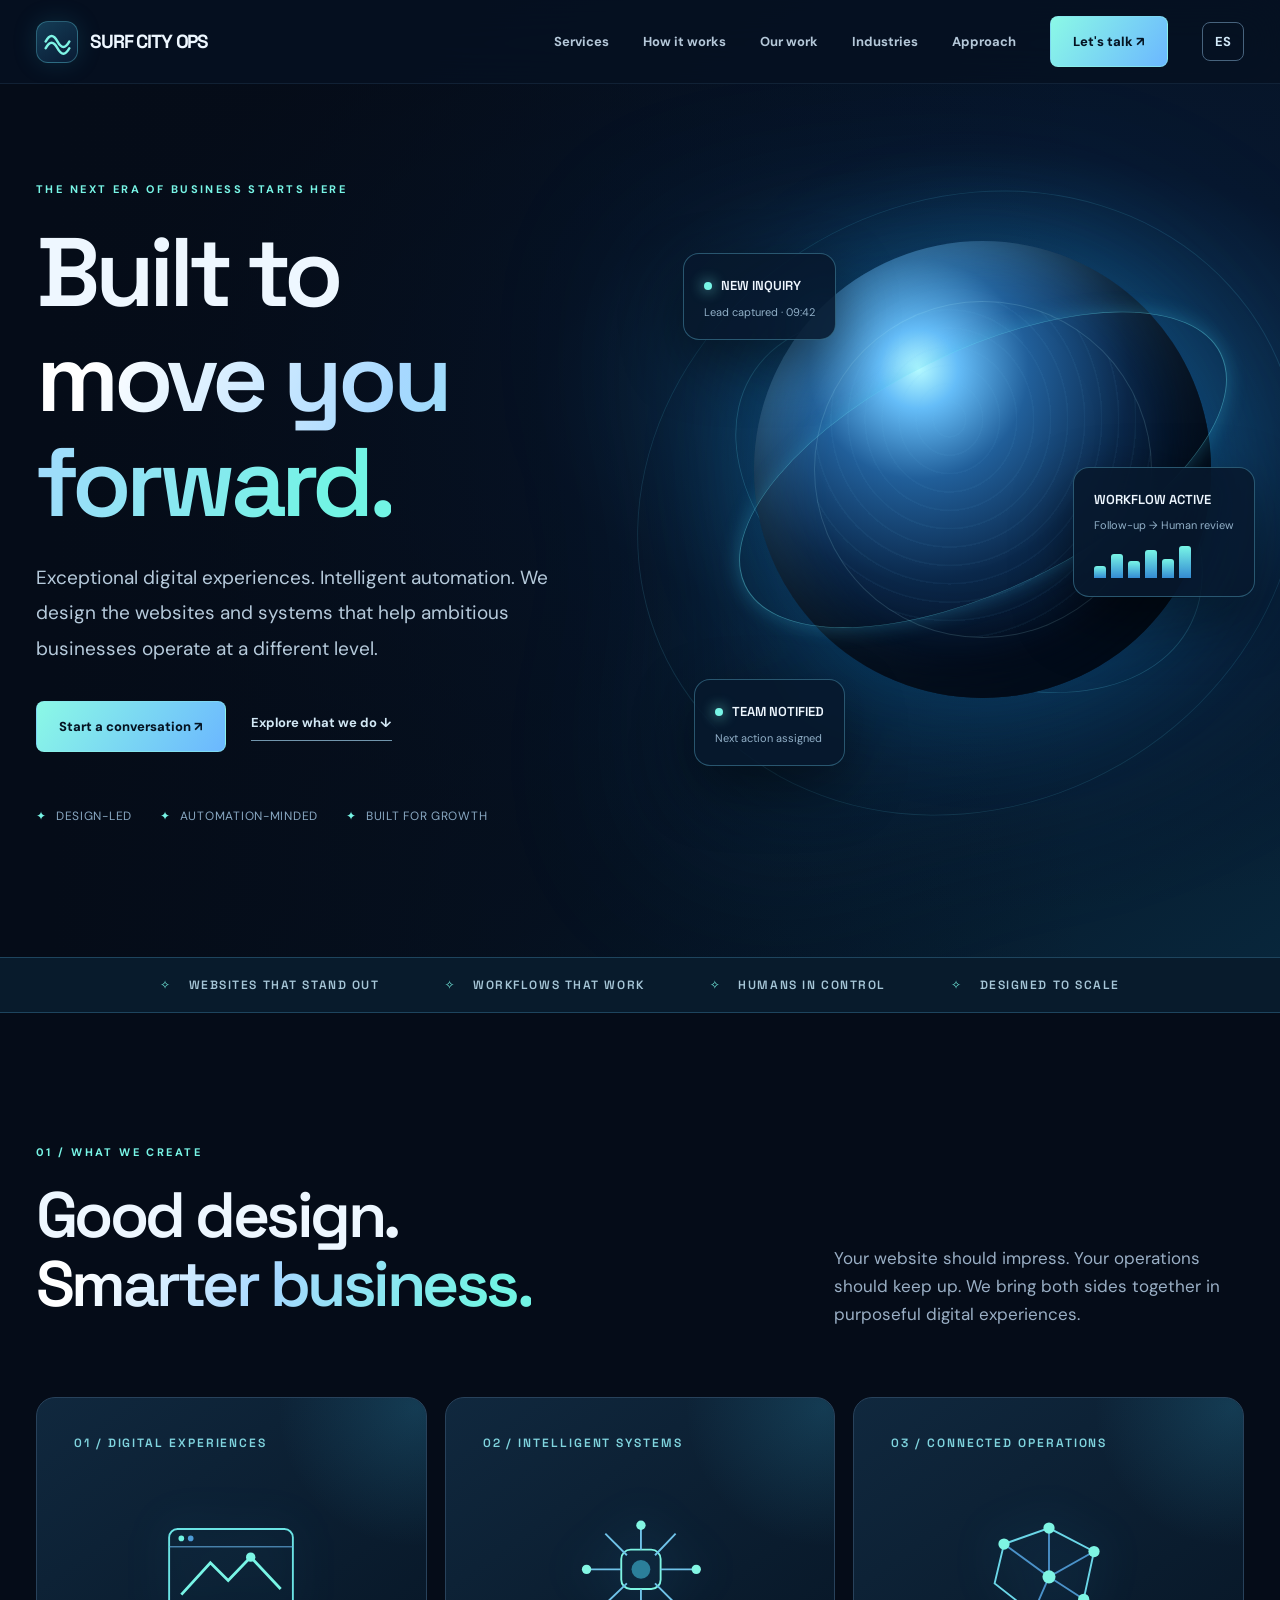
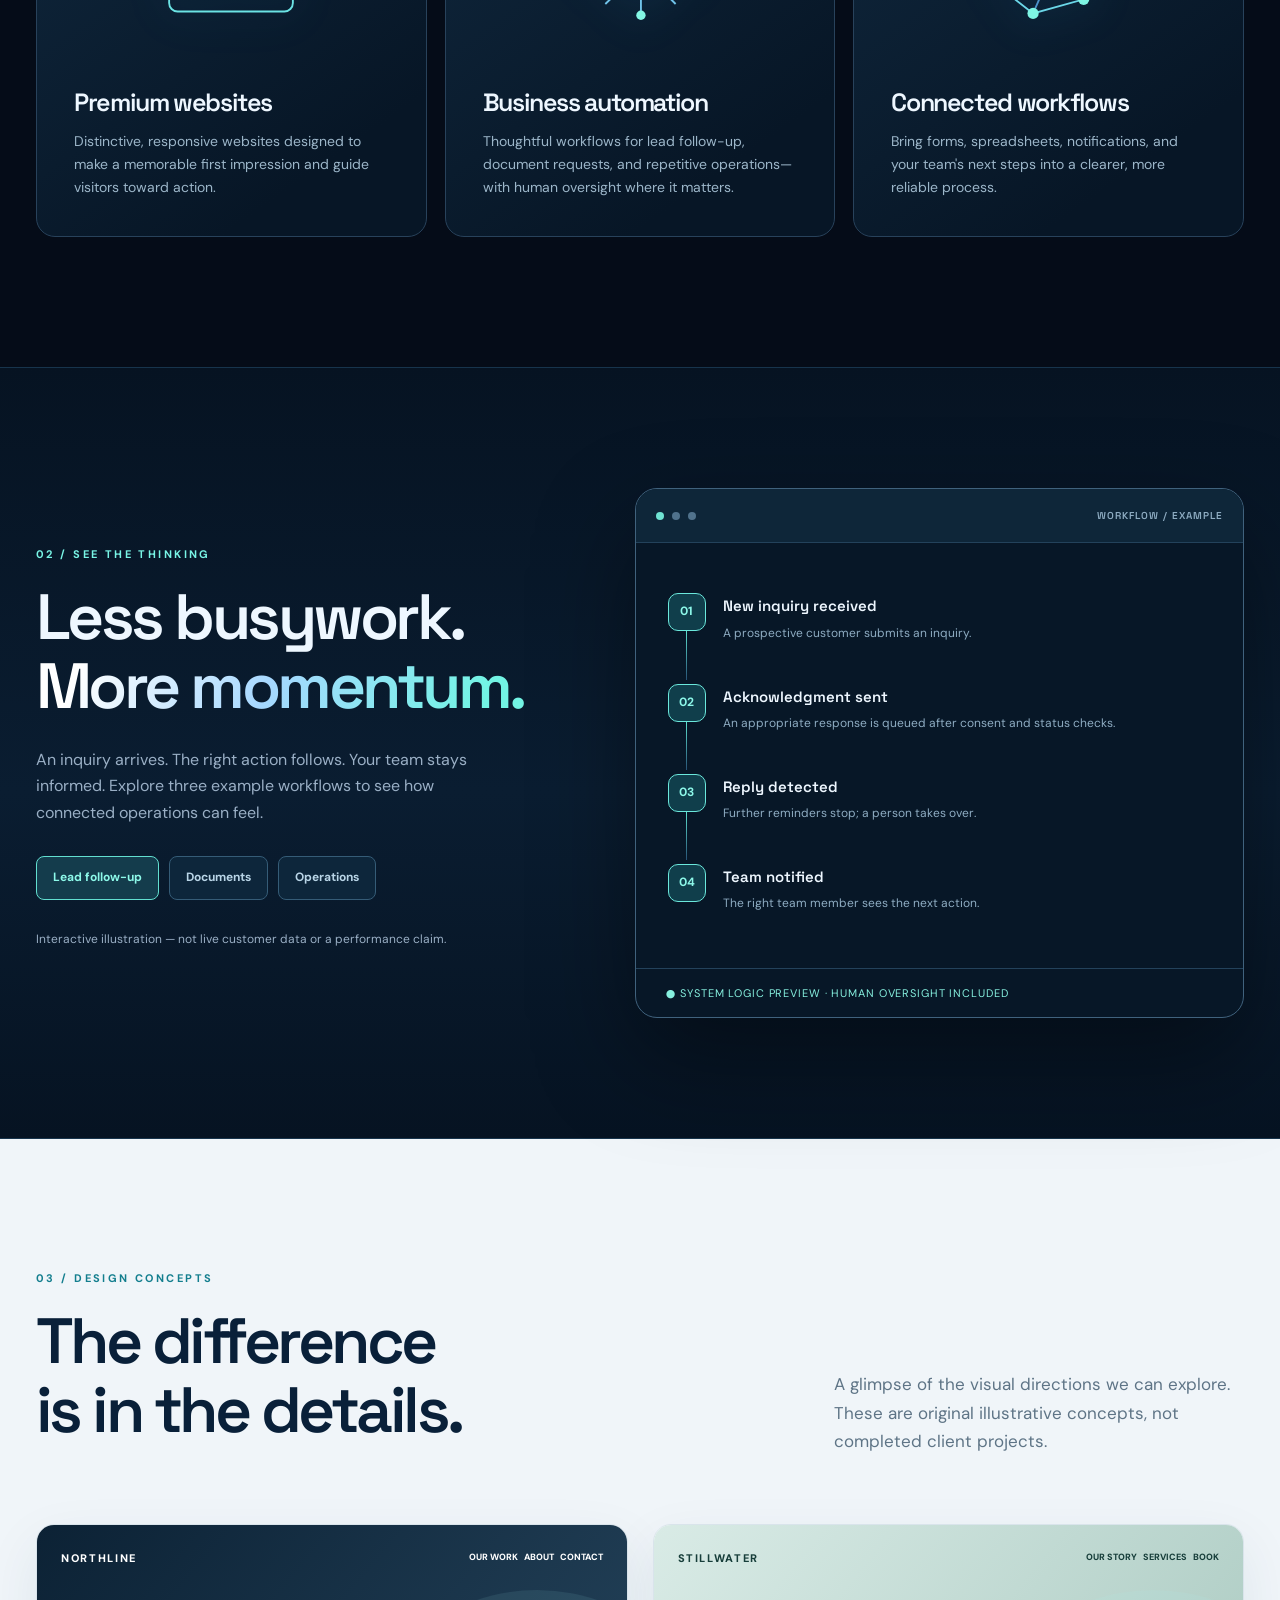
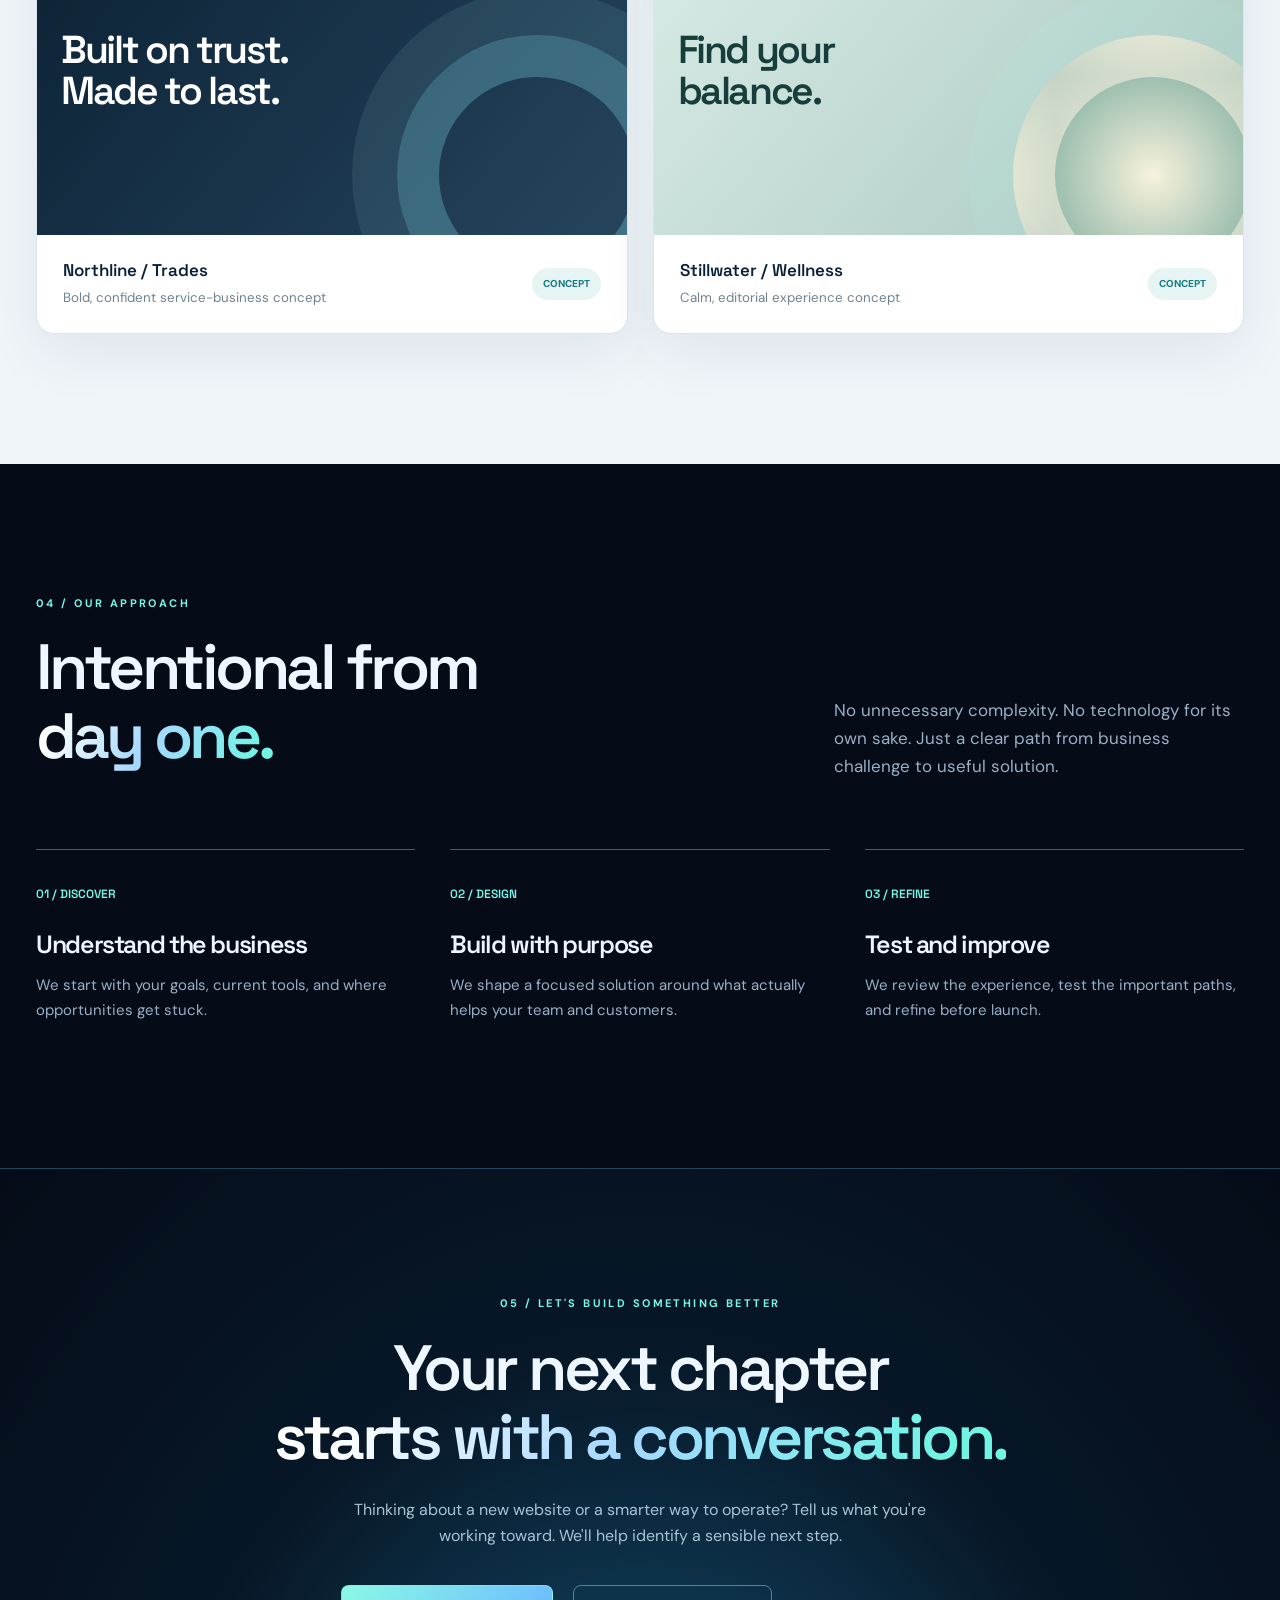
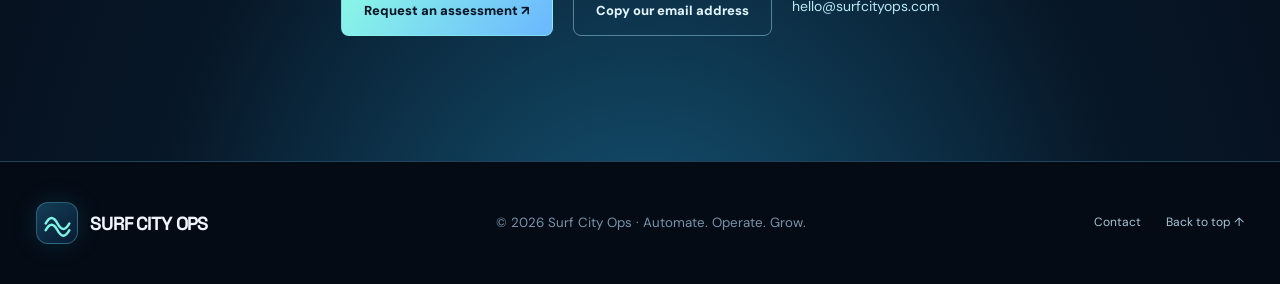
==== commit 352fb71b: "Add bilingual Industries navigation to existing homepage" ====
--- a/index.html
+++ b/index.html
@@ -27,7 +27,7 @@
 @media(prefers-reduced-motion:reduce){html{scroll-behavior:auto}.orb,.ring,.float-card{animation:none}.reveal{opacity:1;transform:none;transition:none}.btn,.service{transition:none}}
 .nav-links a:focus-visible,.demo-btn:focus-visible{outline:3px solid #78f5e6;outline-offset:5px}.concept-screen{isolation:isolate}.mock-title,.mock-nav{position:relative;z-index:2}.mock-circle{z-index:0;pointer-events:none}@media(min-width:801px) and (max-width:1150px){.nav-links{gap:17px}.nav-links a{font-size:12px}.logo{font-size:16px}.nav-cta{padding:11px 14px}}@media(max-width:800px){.nav-links{max-height:calc(100dvh - 72px);overflow:auto}.hero-grid{gap:8px}.float-card{max-width:48%}}@media(max-width:360px){.container{width:calc(100% - 28px)}.hero-actions{gap:15px}.float-card{max-width:55%}.fc-two{right:-5px}}@media(prefers-reduced-motion:reduce){.reveal{opacity:1!important;transform:none!important}.orb,.ring,.float-card{animation:none!important}}
 </style></head><body>
-<header class="nav"><div class="container nav-inner"><a class="logo" href="#top" aria-label="Surf City Ops home"><span class="logo-icon"><svg viewBox="0 0 32 32" fill="none"><path d="M2 16Q9 3 16 16T30 16M2 24Q9 11 16 24T30 24" stroke="#7ef4e5" stroke-width="3" stroke-linecap="round"/></svg></span>SURF CITY OPS</a><button class="menu" id="menu" type="button" aria-expanded="false" aria-controls="navlinks" aria-label="Open navigation menu">Menu ☰</button><nav class="nav-links" id="navlinks" aria-label="Main navigation"><a href="#services" data-en="Services" data-es="Servicios">Services</a><a href="#showcase" data-en="How it works" data-es="Cómo funciona">How it works</a><a href="#work" data-en="Our work" data-es="Nuestro trabajo">Our work</a><a href="#approach" data-en="Approach" data-es="Enfoque">Approach</a><a class="nav-cta" href="#contact" data-en="Let's talk ↗" data-es="Hablemos ↗">Let's talk ↗</a><button class="lang" id="lang" type="button" aria-label="Switch to Spanish" onclick="window.switchSurfLanguage()">ES</button></nav></div></header>
+<header class="nav"><div class="container nav-inner"><a class="logo" href="#top" aria-label="Surf City Ops home"><span class="logo-icon"><svg viewBox="0 0 32 32" fill="none"><path d="M2 16Q9 3 16 16T30 16M2 24Q9 11 16 24T30 24" stroke="#7ef4e5" stroke-width="3" stroke-linecap="round"/></svg></span>SURF CITY OPS</a><button class="menu" id="menu" type="button" aria-expanded="false" aria-controls="navlinks" aria-label="Open navigation menu">Menu ☰</button><nav class="nav-links" id="navlinks" aria-label="Main navigation"><a href="#services" data-en="Services" data-es="Servicios">Services</a><a href="#showcase" data-en="How it works" data-es="Cómo funciona">How it works</a><a href="#work" data-en="Our work" data-es="Nuestro trabajo">Our work</a><a href="/industries/" data-en="Industries" data-es="Industrias">Industries</a><a href="#approach" data-en="Approach" data-es="Enfoque">Approach</a><a class="nav-cta" href="#contact" data-en="Let's talk ↗" data-es="Hablemos ↗">Let's talk ↗</a><button class="lang" id="lang" type="button" aria-label="Switch to Spanish" onclick="window.switchSurfLanguage()">ES</button></nav></div></header>
 <main id="top">
 <section class="hero"><div class="container hero-grid"><div class="hero-copy"><div class="eyebrow" data-en="The next era of business starts here" data-es="La próxima era de los negocios empieza aquí">The next era of business starts here</div><h1 data-en="Built to<br><span class='gradient'>move you<br>forward.</span>" data-es="Diseñado para<br><span class='gradient'>impulsar tu<br>negocio.</span>">Built to<br><span class="gradient">move you<br>forward.</span></h1><p class="hero-lede" data-en="Exceptional digital experiences. Intelligent automation. We design the websites and systems that help ambitious businesses operate at a different level." data-es="Experiencias digitales excepcionales. Automatización inteligente. Diseñamos sitios web y sistemas que ayudan a negocios ambiciosos a operar a otro nivel.">Exceptional digital experiences. Intelligent automation. We design the websites and systems that help ambitious businesses operate at a different level.</p><div class="hero-actions"><a class="btn" href="#contact" data-en="Start a conversation ↗" data-es="Iniciar conversación ↗">Start a conversation ↗</a><a class="text-link" href="#services" data-en="Explore what we do ↓" data-es="Descubre lo que hacemos ↓">Explore what we do ↓</a></div><div class="hero-foot"><span data-en="DESIGN-LED" data-es="DISEÑO PRIMERO">DESIGN-LED</span><span data-en="AUTOMATION-MINDED" data-es="ENFOQUE EN AUTOMATIZACIÓN">AUTOMATION-MINDED</span><span data-en="BUILT FOR GROWTH" data-es="CREADO PARA CRECER">BUILT FOR GROWTH</span></div></div>
 <div class="orbit-scene" aria-label="Abstract luminous blue digital sphere with orbiting interface cards"><div class="ring"></div><div class="ring two"></div><div class="orb"></div><div class="float-card fc-one"><strong><span class="dot"></span>NEW INQUIRY</strong><small>Lead captured · 09:42</small></div><div class="float-card fc-two"><strong>WORKFLOW ACTIVE</strong><small>Follow-up → Human review</small><div class="mini-bars"><i style="--h:40%"></i><i style="--h:75%"></i><i style="--h:53%"></i><i style="--h:90%"></i><i style="--h:62%"></i><i style="--h:100%"></i></div></div><div class="float-card fc-three"><strong><span class="dot"></span>TEAM NOTIFIED</strong><small>Next action assigned</small></div></div></div></section>
